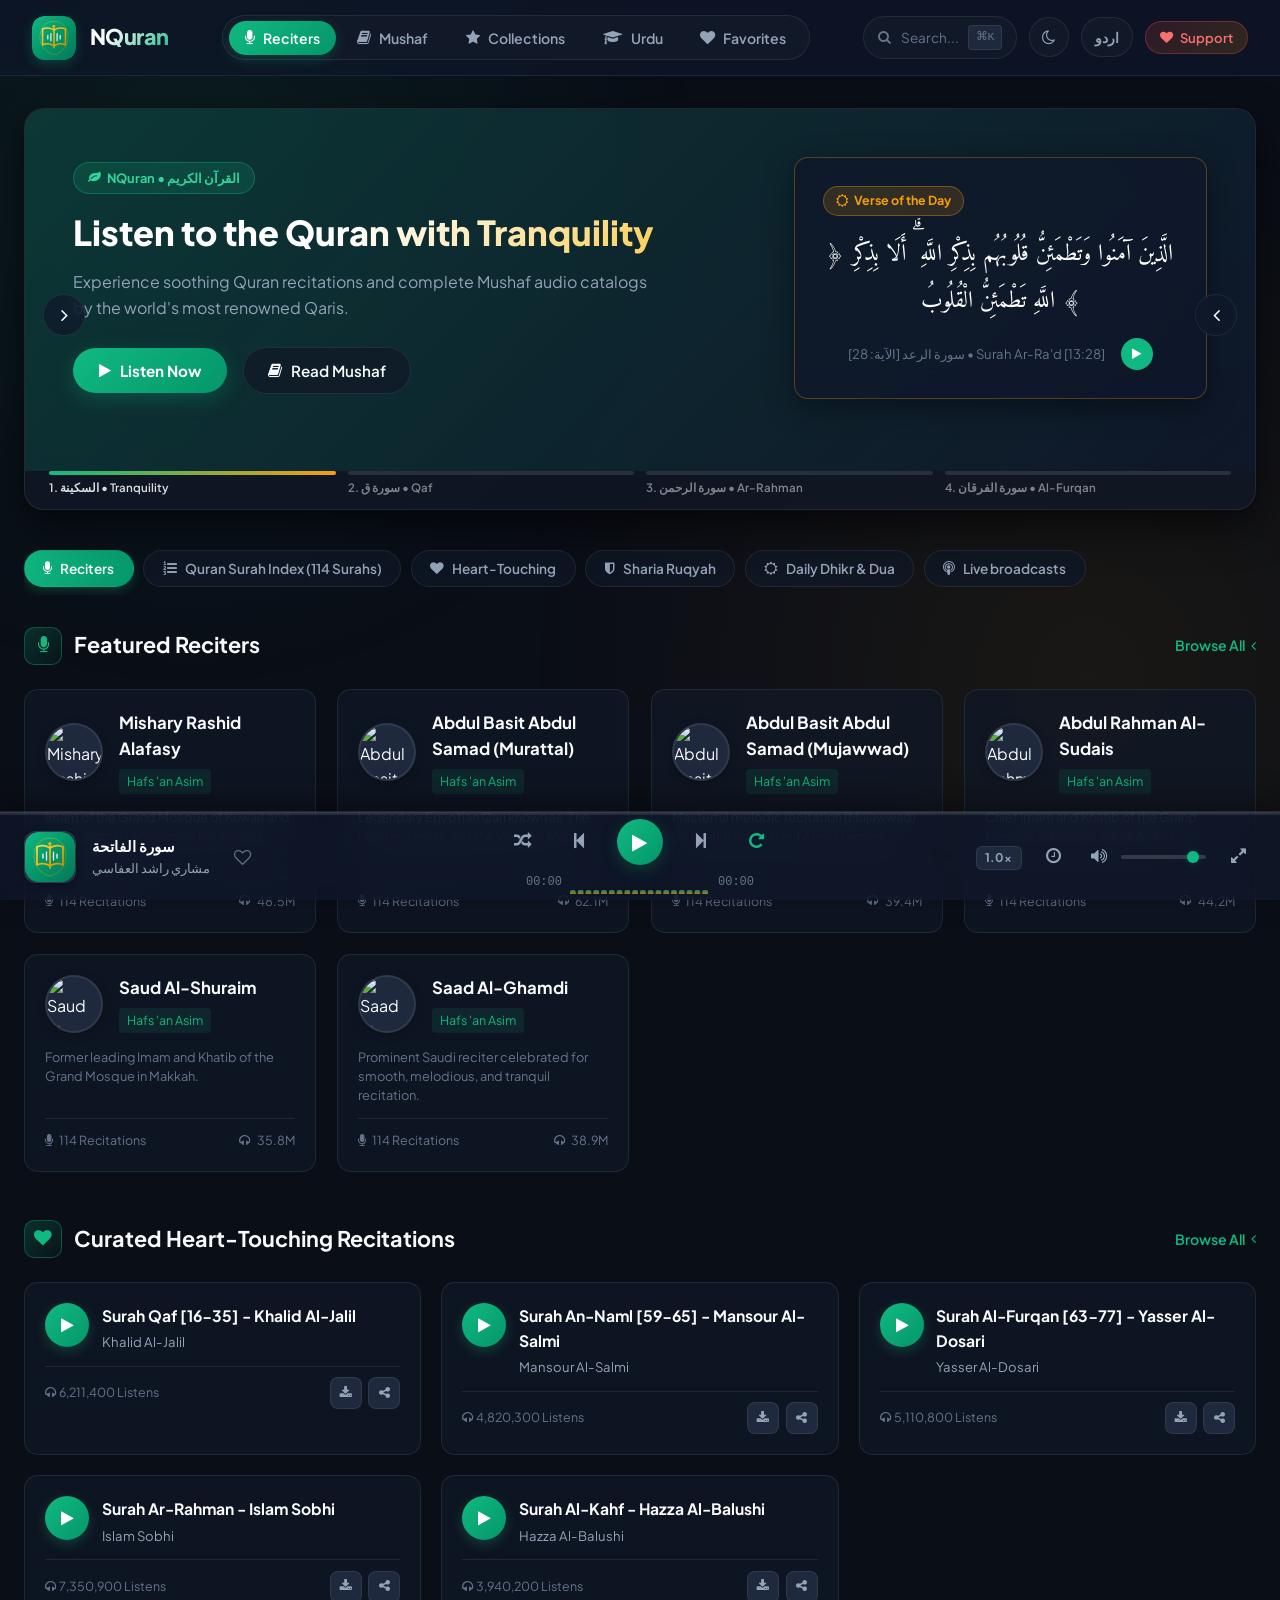
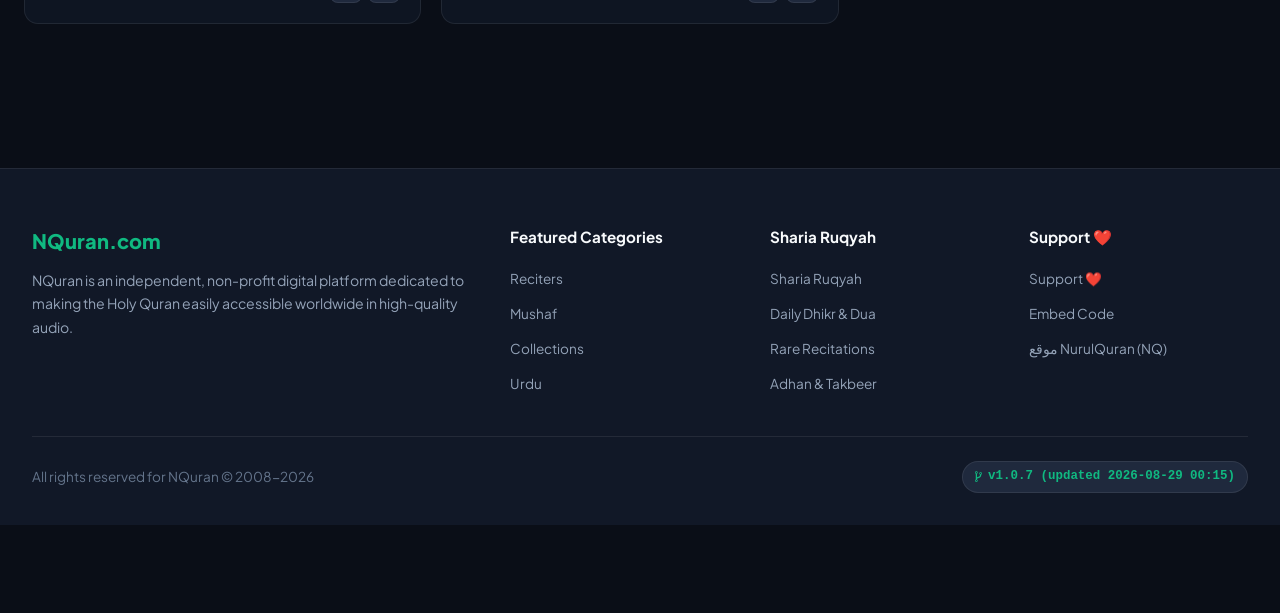
==== index.html @ f038ec8c "Add Urdu, French, and Norwegian language cycle" ====
<!DOCTYPE html>
<html lang="en" dir="ltr" data-theme="dark">
<head>
  <meta charset="UTF-8">
  <meta name="viewport" content="width=device-width, initial-scale=1.0">
  <title>NQuran | High-quality Quran recitations and Urdu Tafseer</title>
  <meta name="description" content="Listen to high-quality Quran recitations, browse an interactive Mushaf, and explore Urdu Quran and Tafseer lectures on NQuran.">
  <meta name="keywords" content="Quran, Quran recitation, Urdu Tafseer, Mushaf, Quran radio, ruqyah, NQuran">
  <link rel="icon" type="image/svg+xml" href="favicon.svg">
  <link rel="manifest" href="manifest.json">
  <meta name="theme-color" content="#059669">

  <!-- Google Fonts: Arabic & Latin Modern Typography -->
  <link rel="preconnect" href="https://fonts.googleapis.com">
  <link rel="preconnect" href="https://fonts.gstatic.com" crossorigin>
  <link href="https://fonts.googleapis.com/css2?family=Amiri:ital,wght@0,400;0,700;1,400&family=Cairo:wght@400;500;600;700;800;900&family=Plus+Jakarta+Sans:wght@400;500;600;700;800&family=Readex+Pro:wght@400;500;600;700&display=swap" rel="stylesheet">
  
  <!-- FontAwesome Icons -->
  <link rel="stylesheet" href="https://cdnjs.cloudflare.com/ajax/libs/font-awesome/4.7.0/css/font-awesome.min.css">

  <!-- Stylesheets -->
  <link rel="stylesheet" href="css/style.css">
  <link rel="stylesheet" href="css/player.css">
  <link rel="stylesheet" href="css/mushaf.css">
  <link rel="stylesheet" href="css/responsive.css">
</head>
<body>

  <!-- Subtle Islamic Glowing Background Accents -->
  <div class="bg-mesh-decor"></div>

  <!-- App Header -->
  <header class="app-header">
    <div class="header-brand" onclick="window.tvquranApp.switchView('home')">
      <img src="favicon.svg" alt="NQuran Logo" class="brand-logo-icon">
      <div class="brand-text">
        <h1>NQuran</h1>
      </div>
    </div>

    <!-- Main Navigation Tabs -->
    <nav class="header-nav">
      <button class="nav-tab-btn active" data-view-target="reciters">
        <i class="fa fa-microphone"></i> <span data-i18n="nav_reciters">القراء</span>
      </button>
      <button class="nav-tab-btn" data-view-target="surahs">
        <i class="fa fa-book"></i> <span data-i18n="nav_surahs">المصحف</span>
      </button>
      <button class="nav-tab-btn" data-view-target="collections">
        <i class="fa fa-star"></i> <span data-i18n="nav_collections">المختارات</span>
      </button>
      <button class="nav-tab-btn" data-view-target="urdu">
        <i class="fa fa-graduation-cap"></i> <span data-i18n="nav_urdu">أردو</span>
      </button>
      <button class="nav-tab-btn" data-view-target="favorites">
        <i class="fa fa-heart"></i> <span data-i18n="nav_favorites">المفضلة</span>
      </button>
    </nav>

    <!-- Header Action Controls -->
    <div class="header-actions">
      <div class="quick-search-bar" id="searchTriggerBtn">
        <i class="fa fa-search"></i>
        <span data-i18n="quick_search">بحث...</span>
        <span class="search-kbd">⌘K</span>
      </div>

      <!-- Theme Switcher Button -->
      <button class="action-icon-btn" onclick="window.tvquranApp.cycleTheme()" title="تغيير المظهر / Change Theme">
        <i class="fa fa-moon-o" id="themeIcon"></i>
      </button>

      <!-- Language Switcher Button -->
      <button class="action-icon-btn" onclick="window.tvquranApp.toggleLanguage()" title="Switch to اردو" style="width:auto; padding:0 0.8rem; border-radius: var(--radius-full); font-size:0.85rem; font-weight:700;">
        <span id="langBtnText">اردو</span>
      </button>

      <!-- Support Button -->
      <button class="btn-support-pill" data-open-support>
        <i class="fa fa-heart"></i> <span data-i18n="support_btn">ادعم</span>
      </button>
    </div>
  </header>

  <!-- Main Dynamic Application Container -->
  <main class="app-main">

    <!-- =========================================================================
         VIEW 1: HOME (الرئيسية)
         ========================================================================= -->
    <section id="view-home" class="view-section active">
      
      <!-- Hero Slider Carousel with 4 Slides & Progress Indicators -->
      <div class="hero-slider-container" id="heroSliderContainer">
        
        <!-- Slides Wrapper -->
        <div class="hero-slides-wrapper">
          
          <!-- Slide 1: Listen to the Quran with Tranquility (Default Welcome) -->
          <div class="hero-slide active" data-slide-index="0" style="background-image: linear-gradient(135deg, rgba(5, 150, 105, 0.25) 0%, rgba(15, 23, 42, 0.88) 100%), url('https://images.unsplash.com/photo-1506744038136-46273834b3fb?w=1600&auto=format&fit=crop&q=80');">
            <div class="hero-content">
              <div class="hero-slide-badge">
                <i class="fa fa-leaf"></i> <span>NQuran • القرآن الكريم</span>
              </div>
              <h2 data-i18n="hero_title">استمع إلى القرآن الكريم بسكينة</h2>
              <p data-i18n="hero_subtitle">
                تلاوات قرآنية خاشعة ومصاحف كاملة بأصوات نخبة من كبار قراء العالم الإسلامي بأعلى نقاوة وجودة صوتية.
              </p>
              <div class="hero-actions">
                <button class="btn-primary" onclick="window.tvquranPlayer.playSurah('alafasy', 1)">
                  <i class="fa fa-play"></i> <span data-i18n="listen_now">استمع الآن</span>
                </button>
                <button class="btn-secondary" onclick="window.tvquranApp.switchView('surahs')">
                  <i class="fa fa-book"></i> <span data-i18n="read_mushaf">تصفح المصحف</span>
                </button>
              </div>
            </div>

            <!-- Daily Ayah Card -->
            <div class="hero-daily-ayah">
              <div class="daily-badge">
                <i class="fa fa-sun-o"></i> <span data-i18n="daily_ayah_title">آية اليوم المباركة</span>
              </div>
              <p class="ayah-arabic-text">
                ﴿ الَّذِينَ آمَنُوا وَتَطْمَئِنُّ قُلُوبُهُم بِذِكْرِ اللَّهِ ۗ أَلَا بِذِكْرِ اللَّهِ تَطْمَئِنُّ الْقُلُوبُ ﴾
              </p>
              <div class="ayah-reference">
                <span>سورة الرعد [الآية: 28] • Surah Ar-Ra'd [13:28]</span>
                <button class="ayah-play-btn" onclick="window.tvquranPlayer.playSurah('ghamdi', 13)" title="استمع للسورة">
                  <i class="fa fa-play"></i>
                </button>
              </div>
            </div>
          </div>

          <!-- Slide 2: Famous Recitation 1 (Surah Qaf - Khalid Al-Jalil) -->
          <div class="hero-slide" data-slide-index="1" style="background-image: linear-gradient(135deg, rgba(6, 182, 212, 0.22) 0%, rgba(15, 23, 42, 0.9) 100%), url('https://images.unsplash.com/photo-1464822759023-fed622ff2c3b?w=1600&auto=format&fit=crop&q=80');">
            <div class="hero-content">
              <div class="hero-slide-badge" style="background: rgba(6, 182, 212, 0.15); color: #38bdf8; border-color: rgba(6, 182, 212, 0.35);">
                <i class="fa fa-fire"></i> <span>الأكثر استماعاً • Most Listened</span>
              </div>
              <h2>سورة ق [16-35] - الشيخ خالد الجليل</h2>
              <p>تلاوة خاشعة تأسر القلوب والأسماع بجودة صوتية نقية بصوت الشيخ خالد الجليل.</p>
              <div class="hero-actions">
                <button class="btn-primary" style="background: linear-gradient(135deg, #0284c7, #0369a1);" onclick="window.tvquranPlayer.playTrack(window.TVQURAN_DATA.collections[0].tracks[0])">
                  <i class="fa fa-play"></i> <span>تشغيل التلاوة (06:42)</span>
                </button>
                <button class="btn-secondary" onclick="window.tvquranApp.openReciterProfile('khalid-jalil')">
                  <i class="fa fa-user"></i> <span>تلاوات خالد الجليل</span>
                </button>
              </div>
            </div>

            <div class="hero-featured-card">
              <div class="featured-card-thumb">
                <img src="https://images.unsplash.com/photo-1473448912268-2022ce9509d8?w=400&auto=format&fit=crop&q=80" alt="Surah Qaf">
                <button class="featured-play-circle" onclick="window.tvquranPlayer.playTrack(window.TVQURAN_DATA.collections[0].tracks[0])">
                  <i class="fa fa-play"></i>
                </button>
              </div>
              <div class="featured-card-info">
                <h4>سورة ق [16-35]</h4>
                <p>الشيخ خالد بن فهد الجليل</p>
                <div class="featured-stats">
                  <span><i class="fa fa-headphones"></i> 6.2M استماع</span>
                  <span><i class="fa fa-clock-o"></i> 06:42</span>
                </div>
              </div>
            </div>
          </div>

          <!-- Slide 3: Famous Recitation 2 (Surah Ar-Rahman - Islam Sobhi) -->
          <div class="hero-slide" data-slide-index="2" style="background-image: linear-gradient(135deg, rgba(99, 102, 241, 0.22) 0%, rgba(15, 23, 42, 0.9) 100%), url('https://images.unsplash.com/photo-1470071459604-3b5ec3a7fe05?w=1600&auto=format&fit=crop&q=80');">
            <div class="hero-content">
              <div class="hero-slide-badge" style="background: rgba(99, 102, 241, 0.15); color: #818cf8; border-color: rgba(99, 102, 241, 0.35);">
                <i class="fa fa-diamond"></i> <span>تلاوة مهدئة للنفوس • Calming Masterpiece</span>
              </div>
              <h2>سورة الرحمن - القارئ إسلام صبحي</h2>
              <p>﴿ فَبِأَيِّ آلَاءِ رَبِّكُمَا تُكَذِّبَانِ ﴾ تلاوة هادئة رخيمة تجلب الطمأنينة والسكينة للقلب والروح.</p>
              <div class="hero-actions">
                <button class="btn-primary" style="background: linear-gradient(135deg, #6366f1, #4f46e5);" onclick="window.tvquranPlayer.playTrack(window.TVQURAN_DATA.collections[0].tracks[3])">
                  <i class="fa fa-play"></i> <span>تشغيل التلاوة (11:20)</span>
                </button>
                <button class="btn-secondary" onclick="window.tvquranApp.openReciterProfile('islam-sobhi')">
                  <i class="fa fa-user"></i> <span>تلاوات إسلام صبحي</span>
                </button>
              </div>
            </div>

            <div class="hero-featured-card">
              <div class="featured-card-thumb">
                <img src="https://images.unsplash.com/photo-1507525428034-b723cf961d3e?w=400&auto=format&fit=crop&q=80" alt="Surah Ar-Rahman">
                <button class="featured-play-circle" onclick="window.tvquranPlayer.playTrack(window.TVQURAN_DATA.collections[0].tracks[3])">
                  <i class="fa fa-play"></i>
                </button>
              </div>
              <div class="featured-card-info">
                <h4>سورة الرحمن كاملة</h4>
                <p>القارئ إسلام صبحي</p>
                <div class="featured-stats">
                  <span><i class="fa fa-headphones"></i> 7.3M استماع</span>
                  <span><i class="fa fa-clock-o"></i> 11:20</span>
                </div>
              </div>
            </div>
          </div>

          <!-- Slide 4: Famous Recitation 3 (Surah Al-Furqan - Yasser Al-Dosari) -->
          <div class="hero-slide" data-slide-index="3" style="background-image: linear-gradient(135deg, rgba(236, 72, 153, 0.22) 0%, rgba(15, 23, 42, 0.9) 100%), url('https://images.unsplash.com/photo-1534088568595-a066f410bcda?w=1600&auto=format&fit=crop&q=80');">
            <div class="hero-content">
              <div class="hero-slide-badge" style="background: rgba(236, 72, 153, 0.15); color: #f472b6; border-color: rgba(236, 72, 153, 0.35);">
                <i class="fa fa-star"></i> <span>صفات عباد الرحمن • Emotional Verses</span>
              </div>
              <h2>سورة الفرقان [63-77] - الشيخ ياسر الدوسري</h2>
              <p>﴿ وَعِبَادُ الرَّحْمَٰنِ الَّذِينَ يَمْشُونَ عَلَى الْأَرْضِ هَوْنًا ﴾ تلاوة حماسية خاشعة من إمام المسجد الحرام.</p>
              <div class="hero-actions">
                <button class="btn-primary" style="background: linear-gradient(135deg, #db2777, #be185d);" onclick="window.tvquranPlayer.playTrack(window.TVQURAN_DATA.collections[0].tracks[2])">
                  <i class="fa fa-play"></i> <span>تشغيل التلاوة (07:35)</span>
                </button>
                <button class="btn-secondary" onclick="window.tvquranApp.openReciterProfile('dosari')">
                  <i class="fa fa-user"></i> <span>تلاوات ياسر الدوسري</span>
                </button>
              </div>
            </div>

            <div class="hero-featured-card">
              <div class="featured-card-thumb">
                <img src="https://images.unsplash.com/photo-1509316975850-ff9c5deb0cd9?w=400&auto=format&fit=crop&q=80" alt="Surah Al-Furqan">
                <button class="featured-play-circle" onclick="window.tvquranPlayer.playTrack(window.TVQURAN_DATA.collections[0].tracks[2])">
                  <i class="fa fa-play"></i>
                </button>
              </div>
              <div class="featured-card-info">
                <h4>سورة الفرقان [63-77]</h4>
                <p>د. ياسر بن راشد الدوسري</p>
                <div class="featured-stats">
                  <span><i class="fa fa-headphones"></i> 5.1M استماع</span>
                  <span><i class="fa fa-clock-o"></i> 07:35</span>
                </div>
              </div>
            </div>
          </div>

        </div>

        <!-- Slider Arrow Navigation Controls -->
        <button class="slider-arrow-btn prev" id="sliderPrevBtn" aria-label="Previous Slide">
          <i class="fa fa-angle-right"></i>
        </button>
        <button class="slider-arrow-btn next" id="sliderNextBtn" aria-label="Next Slide">
          <i class="fa fa-angle-left"></i>
        </button>

        <!-- Stepped Slider Progress Bars with Labels -->
        <div class="slider-progress-bars" id="sliderProgressBars">
          <div class="slider-progress-segment active" data-slide="0">
            <div class="slider-progress-fill"></div>
            <span class="progress-label">1. السكينة • Tranquility</span>
          </div>
          <div class="slider-progress-segment" data-slide="1">
            <div class="slider-progress-fill"></div>
            <span class="progress-label">2. سورة ق • Qaf</span>
          </div>
          <div class="slider-progress-segment" data-slide="2">
            <div class="slider-progress-fill"></div>
            <span class="progress-label">3. سورة الرحمن • Ar-Rahman</span>
          </div>
          <div class="slider-progress-segment" data-slide="3">
            <div class="slider-progress-fill"></div>
            <span class="progress-label">4. سورة الفرقان • Al-Furqan</span>
          </div>
        </div>

      </div>

      <!-- Quick Category Navigation Pills -->
      <div class="category-filter-pills">
        <button class="pill-btn active" onclick="window.tvquranApp.switchView('reciters')">
          <i class="fa fa-microphone"></i> <span data-i18n="nav_reciters">جميع القراء</span>
        </button>
        <button class="pill-btn" onclick="window.tvquranApp.switchView('surahs')">
          <i class="fa fa-list-ol"></i> <span data-i18n="all_surahs_title">فهرس السور</span>
        </button>
        <button class="pill-btn" onclick="window.tvquranApp.switchView('collections'); window.tvquranApp.renderCollectionsGrid('beautiful');">
          <i class="fa fa-heart"></i> <span data-i18n="cat_beautiful">تلاوات خاشعة</span>
        </button>
        <button class="pill-btn" onclick="window.tvquranApp.switchView('collections'); window.tvquranApp.renderCollectionsGrid('ruqyah');">
          <i class="fa fa-shield"></i> <span data-i18n="cat_ruqyah">الرقية الشرعية</span>
        </button>
        <button class="pill-btn" onclick="window.tvquranApp.switchView('collections'); window.tvquranApp.renderCollectionsGrid('dhikr');">
          <i class="fa fa-sun-o"></i> <span data-i18n="cat_dhikr">الأذكار اليومية</span>
        </button>
        <button class="pill-btn" onclick="window.tvquranApp.switchView('live')">
          <i class="fa fa-podcast"></i> <span data-i18n="nav_live">البث المباشر</span>
        </button>
      </div>

      <!-- Section: Trending Reciters -->
      <div class="section-header">
        <div class="section-title">
          <div class="section-title-icon"><i class="fa fa-microphone"></i></div>
          <h3 data-i18n="trending_reciters">مشاهير القراء</h3>
        </div>
        <a class="section-more-link" onclick="window.tvquranApp.switchView('reciters')">
          <span data-i18n="browse_all">عرض الكل</span> <i class="fa fa-angle-left"></i>
        </a>
      </div>
      <div class="reciters-grid" id="homeTrendingReciters"></div>

      <!-- Section: Popular Emotional Recitations -->
      <div class="section-header">
        <div class="section-title">
          <div class="section-title-icon"><i class="fa fa-heart"></i></div>
          <h3 data-i18n="popular_recitations">تلاوات مختارة وخاشعة</h3>
        </div>
        <a class="section-more-link" onclick="window.tvquranApp.switchView('collections')">
          <span data-i18n="browse_all">عرض الكل</span> <i class="fa fa-angle-left"></i>
        </a>
      </div>
      <div class="tracks-grid" id="homePopularRecitations"></div>

    </section>

    <!-- =========================================================================
         VIEW 2: RECITERS (القراء)
         ========================================================================= -->
    <section id="view-reciters" class="view-section">
      <div class="section-header">
        <div class="section-title">
          <div class="section-title-icon"><i class="fa fa-microphone"></i></div>
          <h3 data-i18n="reciters_catalog">دليل القراء والمصاحف المرتلة</h3>
        </div>
      </div>

      <!-- Alphabetical & Riwayah Filters -->
      <div style="display: flex; gap: 1rem; align-items: center; margin-bottom: 2rem; flex-wrap: wrap;">
        <div class="category-filter-pills" style="margin-bottom: 0;">
          <button class="pill-btn active" onclick="window.tvquranApp.renderRecitersGrid('all')">الكل (All)</button>
          <button class="pill-btn" onclick="window.tvquranApp.renderRecitersGrid('A')">A - أ</button>
          <button class="pill-btn" onclick="window.tvquranApp.renderRecitersGrid('M')">M - م</button>
          <button class="pill-btn" onclick="window.tvquranApp.renderRecitersGrid('S')">S - س</button>
          <button class="pill-btn" onclick="window.tvquranApp.renderRecitersGrid('Y')">Y - ي</button>
          <button class="pill-btn" onclick="window.tvquranApp.renderRecitersGrid('K')">K - خ</button>
          <button class="pill-btn" onclick="window.tvquranApp.renderRecitersGrid('I')">I - إ</button>
          <button class="pill-btn" onclick="window.tvquranApp.renderRecitersGrid('H')">H - هـ</button>
        </div>

        <select class="mushaf-select" onchange="window.tvquranApp.renderRecitersGrid(null, this.value)" style="margin-inline-start: auto;">
          <option value="all">جميع الروايات (All Riwayaat)</option>
          <option value="Hafs">حفص عن عاصم (Hafs 'an Asim)</option>
          <option value="Warsh">ورش عن نافع (Warsh 'an Nafi')</option>
        </select>
      </div>

      <div class="reciters-grid" id="recitersCatalogGrid"></div>
    </section>

    <!-- =========================================================================
         VIEW 3: SURAHS & MUSHAF (المصحف والسور)
         ========================================================================= -->
    <section id="view-surahs" class="view-section">
      
      <!-- Interactive Digital Mushaf Reader Component -->
      <div class="mushaf-reader-container" id="mushafReaderContainer">
        <div class="mushaf-toolbar">
          <div class="mushaf-surah-selector-wrap">
            <i class="fa fa-book" style="color: var(--accent-gold); font-size: 1.2rem;"></i>
            <select class="mushaf-select" id="mushafSurahSelect"></select>
          </div>

          <div class="mushaf-controls-group">
            <button class="btn-icon-sm" id="btnMushafFontPlus" title="تكبير الخط"><i class="fa fa-plus"></i></button>
            <button class="btn-icon-sm" id="btnMushafFontMinus" title="تصغير الخط"><i class="fa fa-minus"></i></button>
            <button class="btn-secondary" style="padding: 0.4rem 1rem; font-size: 0.85rem;" onclick="window.tvquranApp.playSurahWithCurrentReciter(window.tvquranMushaf.currentSurahId)">
              <i class="fa fa-play"></i> <span data-i18n="listen_now">استمع للسورة</span>
            </button>
          </div>
        </div>

        <!-- Surah Heading Ornament -->
        <div class="mushaf-surah-header-ornament">
          <div class="ornament-frame">
            <h2 class="ornament-surah-name" id="mushafOrnamentSurahName">سُورَةُ الفَاتِحَةِ</h2>
          </div>
          <div class="bismillah-text">بِسْمِ اللَّهِ الرَّحْمَٰنِ الرَّحِيمِ</div>
        </div>

        <!-- Verses List -->
        <div class="mushaf-verses-wrapper" id="mushafVersesWrapper"></div>
      </div>

      <!-- Surah Index (114 Surahs) -->
      <div class="section-header">
        <div class="section-title">
          <div class="section-title-icon"><i class="fa fa-list-ol"></i></div>
          <h3 data-i18n="all_surahs_title">فهرس سور القرآن الكريم (114 سورة)</h3>
        </div>
      </div>

      <!-- Search Input for Surahs -->
      <div class="search-dialog-input-wrap" style="max-width: 500px; margin-bottom: 2rem;">
        <i class="fa fa-search" style="color: var(--text-muted);"></i>
        <input type="text" placeholder="ابحث باسم السورة أو رقمها..." data-i18n-placeholder="quick_search" oninput="window.tvquranApp.renderSurahsGrid(this.value)">
      </div>

      <div class="surahs-grid" id="allSurahsGrid"></div>
    </section>

    <!-- =========================================================================
         VIEW 4: COLLECTIONS (المختارات)
         ========================================================================= -->
    <section id="view-collections" class="view-section">
      <div class="section-header">
        <div class="section-title">
          <div class="section-title-icon"><i class="fa fa-star"></i></div>
          <h3 data-i18n="collections_title">المختارات القرآنية والتسجيلات النادرة</h3>
        </div>
      </div>

      <!-- Category Filter Pills -->
      <div class="category-filter-pills">
        <button class="pill-btn active" onclick="document.querySelectorAll('.pill-btn').forEach(b => b.classList.remove('active')); this.classList.add('active'); window.tvquranApp.renderCollectionsGrid('all');">
          <i class="fa fa-th-large"></i> <span data-i18n="cat_all">الكل</span>
        </button>
        <button class="pill-btn" onclick="document.querySelectorAll('.pill-btn').forEach(b => b.classList.remove('active')); this.classList.add('active'); window.tvquranApp.renderCollectionsGrid('beautiful');">
          <i class="fa fa-heart"></i> <span data-i18n="cat_beautiful">تلاوات خاشعة</span>
        </button>
        <button class="pill-btn" onclick="document.querySelectorAll('.pill-btn').forEach(b => b.classList.remove('active')); this.classList.add('active'); window.tvquranApp.renderCollectionsGrid('ruqyah');">
          <i class="fa fa-shield"></i> <span data-i18n="cat_ruqyah">الرقية الشرعية</span>
        </button>
        <button class="pill-btn" onclick="document.querySelectorAll('.pill-btn').forEach(b => b.classList.remove('active')); this.classList.add('active'); window.tvquranApp.renderCollectionsGrid('dhikr');">
          <i class="fa fa-sun-o"></i> <span data-i18n="cat_dhikr">الأذكار اليومية</span>
        </button>
        <button class="pill-btn" onclick="document.querySelectorAll('.pill-btn').forEach(b => b.classList.remove('active')); this.classList.add('active'); window.tvquranApp.renderCollectionsGrid('rare');">
          <i class="fa fa-history"></i> <span data-i18n="cat_rare">تلاوات نادرة</span>
        </button>
        <button class="pill-btn" onclick="document.querySelectorAll('.pill-btn').forEach(b => b.classList.remove('active')); this.classList.add('active'); window.tvquranApp.renderCollectionsGrid('duas');">
          <i class="fa fa-bell"></i> <span data-i18n="cat_adhan">الأذان والأدعية</span>
        </button>
      </div>

      <div class="tracks-grid" id="collectionsTracksGrid"></div>
    </section>

    <!-- =========================================================================
         VIEW 5: URDU LECTURES (محاضرات الأردية - عفت مقبول)
         ========================================================================= -->
    <section id="view-urdu" class="view-section">
      
      <!-- Speaker Hero / Featured Banner -->
      <div class="urdu-speaker-banner">
        <div class="urdu-speaker-info">
          <div class="urdu-badge">
            <i class="fa fa-graduation-cap"></i> <span>NQ-International • NurulQuran</span>
          </div>
          <h2 data-i18n="urdu_lectures_title">محاضرات وتفسير القرآن بالأردية</h2>
          <p data-i18n="urdu_lectures_subtitle">
            سلسلة المحاضرات والدروس الإيمانية وتفسير القرآن بالأردية للأستاذة عفت مقبول (مؤسسة نور القرآن - NQ International).
          </p>
          <div class="urdu-speaker-meta">
            <div class="speaker-tag"><i class="fa fa-user"></i> <span data-i18n="speaker_name">Ustadha Iffat Maqbool</span></div>
            <div class="speaker-tag"><i class="fa fa-headphones"></i> <span>10 Lectures</span></div>
            <div class="speaker-tag"><i class="fa fa-language"></i> <span>Urdu • اردو</span></div>
          </div>
          <div class="urdu-actions">
            <a href="https://www.nq-international.com" target="_blank" rel="noopener" class="btn-primary" style="text-decoration: none;">
              <i class="fa fa-external-link"></i> <span data-i18n="visit_nq">Visit nq-international.com</span>
            </a>
            <button class="btn-secondary" onclick="window.tvquranApp.playUrduLecture('urdu-1')">
              <i class="fa fa-play"></i> <span data-i18n="play_first_lecture">تشغيل الدرس الأول</span>
            </button>
          </div>
        </div>

        <!-- Speaker Nature Card -->
        <div class="urdu-featured-card">
          <div class="urdu-card-image">
            <img src="https://images.unsplash.com/photo-1506744038136-46273834b3fb?w=600&auto=format&fit=crop&q=80" alt="NurulQuran Urdu Lectures">
            <div class="urdu-card-overlay">
              <h4>نور القرآن الكريم</h4>
              <p>NurulQuran • NQ International</p>
            </div>
          </div>
          <div class="urdu-quote">
            <i class="fa fa-quote-right" style="color:var(--accent-gold); margin-bottom: 0.4rem; display:block;"></i>
            <p>«قُرْآنٌ يَهْدِي لِلَّتِي هِيَ أَقْوَمُ - القرآن حياة القلوب ونور الدروب»</p>
            <span>- الأستاذة عفت مقبول</span>
          </div>
        </div>
      </div>

      <!-- Top Ten Urdu Lectures Section Header -->
      <div class="section-header" style="margin-top: 2rem;">
        <div class="section-title">
          <div class="section-title-icon"><i class="fa fa-list-ol"></i></div>
          <h3 data-i18n="top_urdu_lectures">أفضل 10 محاضرات ودروس تفسير للأستاذة عفت مقبول</h3>
        </div>
        <a href="https://www.nq-international.com" target="_blank" rel="noopener" class="btn-secondary" style="font-size: 0.82rem; padding: 0.45rem 1rem; text-decoration: none; border-radius: var(--radius-full);">
          <i class="fa fa-globe"></i> <span>nq-international.com</span>
        </a>
      </div>

      <!-- Grid for Top 10 Lectures -->
      <div class="urdu-lectures-grid" id="urduLecturesGrid"></div>
    </section>

    <!-- =========================================================================
         VIEW 6: FAVORITES (المفضلة)
         ========================================================================= -->
    <section id="view-favorites" class="view-section">
      <div class="section-header">
        <div class="section-title">
          <div class="section-title-icon"><i class="fa fa-heart"></i></div>
          <h3 data-i18n="favorites_title">قائمتي المفضلة وسجل الاستماع</h3>
        </div>
      </div>
      <div class="tracks-grid" id="favoritesTracksGrid"></div>
    </section>

  </main>

  <!-- Mobile Bottom Navigation Bar -->
  <nav class="mobile-bottom-nav">
    <button class="mobile-nav-item active" data-view-target="home">
      <i class="fa fa-home"></i> <span data-i18n="nav_home">الرئيسية</span>
    </button>
    <button class="mobile-nav-item" data-view-target="reciters">
      <i class="fa fa-microphone"></i> <span data-i18n="nav_reciters">القراء</span>
    </button>
    <button class="mobile-nav-item" data-view-target="surahs">
      <i class="fa fa-book"></i> <span data-i18n="nav_surahs">المصحف</span>
    </button>
    <button class="mobile-nav-item" data-view-target="urdu">
      <i class="fa fa-graduation-cap"></i> <span data-i18n="nav_urdu">أردو</span>
    </button>
    <button class="mobile-nav-item" data-view-target="favorites">
      <i class="fa fa-heart"></i> <span data-i18n="nav_favorites">المفضلة</span>
    </button>
  </nav>

  <!-- =========================================================================
       PERSISTENT BOTTOM AUDIO PLAYER BAR
       ========================================================================= -->
  <footer class="app-player-bar" id="appPlayerBar">
    <!-- Top Scrubber Bar -->
    <div class="player-scrubber-container" id="playerScrubber">
      <div class="player-progress-bg">
        <div class="player-progress-buffered" id="playerProgressBuffered"></div>
        <div class="player-progress-fill" id="playerProgressFill"></div>
      </div>
      <div class="player-progress-thumb" id="playerProgressThumb"></div>
    </div>

    <!-- Inner 3-Column Layout -->
    <div class="player-inner-content">
      
      <!-- Left Column: Track Info -->
      <div class="player-track-meta">
        <div class="player-thumb-wrapper">
          <img src="favicon.svg" alt="Track Cover" class="player-thumb-img" id="playerThumb">
          <div class="playing-wave-overlay">
            <div class="wave-bar"></div>
            <div class="wave-bar"></div>
            <div class="wave-bar"></div>
          </div>
        </div>
        <div class="player-text-details">
          <div class="player-title" id="playerTitle">سورة الفاتحة</div>
          <div class="player-subtitle" id="playerSubtitle">مشاري راشد العفاسي</div>
        </div>
        <button class="player-fav-btn" id="playerFavBtn" title="إضافة للمفضلة">
          <i class="fa fa-heart-o"></i>
        </button>
      </div>

      <!-- Center Column: Controls & Visualizer -->
      <div class="player-controls-center">
        <div class="controls-buttons-row">
          <button class="control-btn btn-shuffle" id="btnShuffle" title="تشغيل عشوائي">
            <i class="fa fa-random"></i>
          </button>
          <button class="control-btn" id="btnPrev" title="السابق">
            <i class="fa fa-step-backward"></i>
          </button>
          <button class="btn-play-main" id="btnPlayMain" title="تشغيل / إيقاف">
            <i class="fa fa-play" id="btnPlayIcon"></i>
          </button>
          <button class="control-btn" id="btnNext" title="التالي">
            <i class="fa fa-step-forward"></i>
          </button>
          <button class="control-btn btn-repeat active" id="btnRepeat" title="تكرار">
            <i class="fa fa-repeat"></i>
          </button>
        </div>

        <div class="time-row">
          <span id="playerCurrentTime">00:00</span>
          <canvas class="player-canvas-visualizer" id="playerCanvas"></canvas>
          <span id="playerDurationTime">00:00</span>
        </div>
      </div>

      <!-- Right Column: Extras & Volume -->
      <div class="player-extra-right">
        <!-- Speed Dropdown -->
        <div class="speed-dropdown">
          <button class="speed-badge-btn" id="playerSpeedBtn">1.0x</button>
          <div class="speed-menu-popover" id="speedMenuPopover">
            <button class="speed-option-btn" data-rate="0.75">0.75x</button>
            <button class="speed-option-btn active" data-rate="1.0">1.0x</button>
            <button class="speed-option-btn" data-rate="1.25">1.25x</button>
            <button class="speed-option-btn" data-rate="1.5">1.5x</button>
          </div>
        </div>

        <!-- Sleep Timer Button -->
        <button class="control-btn" id="playerTimerBtn" title="مؤقت النوم">
          <i class="fa fa-clock-o"></i>
        </button>

        <!-- Volume Slider -->
        <div class="volume-wrapper">
          <button class="control-btn" id="playerVolumeBtn" style="width:28px;height:28px;">
            <i class="fa fa-volume-up"></i>
          </button>
          <input type="range" class="volume-slider" id="playerVolumeSlider" min="0" max="1" step="0.02" value="0.9">
        </div>

        <!-- Fullscreen Button -->
        <button class="control-btn" id="playerFullscreenBtn" title="عرض ملء الشاشة">
          <i class="fa fa-expand"></i>
        </button>
      </div>

    </div>
  </footer>

  <!-- =========================================================================
       FULLSCREEN IMMERSIVE AUDIO VIEW
       ========================================================================= -->
  <div class="fullscreen-player-modal" id="fullscreenPlayerModal">
    <div class="fullscreen-top-bar">
      <h4><i class="fa fa-headphones" style="color:var(--accent-emerald);"></i> NQuran Audio Player</h4>
      <button class="dialog-close-btn" id="fsCloseBtn"><i class="fa fa-times"></i></button>
    </div>

    <div class="fullscreen-center-art">
      <img src="favicon.svg" alt="Cover" class="fullscreen-album-cover" id="fsCover">
      <div class="fullscreen-surah-calligraphy" id="fsSurahName">سورة الفاتحة</div>
      <div class="fullscreen-reciter-name" id="fsReciterName">مشاري راشد العفاسي</div>
      
      <!-- Fullscreen Waveform Canvas -->
      <div class="fullscreen-waveform-box">
        <canvas id="fsCanvas"></canvas>
      </div>
    </div>

    <div class="fullscreen-bottom-controls">
      <!-- Fullscreen Scrubber -->
      <div class="player-scrubber-container" id="fsScrubber" style="position: relative; top: 0; width: 100%;">
        <div class="player-progress-bg">
          <div class="player-progress-fill" id="fsProgressFill"></div>
        </div>
      </div>

      <div style="display:flex; justify-content:space-between; font-size:0.85rem; color:var(--text-muted);">
        <span id="fsCurrentTime">00:00</span>
        <span id="fsDurationTime">00:00</span>
      </div>

      <div style="display:flex; justify-content:center; align-items:center; gap:2rem;">
        <button class="control-btn" onclick="window.tvquranPlayer.prevTrack()"><i class="fa fa-step-backward fa-lg"></i></button>
        <button class="btn-play-main" id="fsPlayBtn" style="width:58px;height:58px;font-size:1.5rem;"><i class="fa fa-play" id="fsPlayIcon"></i></button>
        <button class="control-btn" onclick="window.tvquranPlayer.nextTrack()"><i class="fa fa-step-forward fa-lg"></i></button>
      </div>
    </div>
  </div>

  <!-- =========================================================================
       APP FOOTER SECTION (With Semantic Versioning)
       ========================================================================= -->
  <footer class="app-footer">
    <div class="footer-grid">
      <div class="footer-brand">
        <h4>NQuran.com</h4>
        <p data-i18n="footer_about">
          موقع NQuran (nquran.com) هو منصة إسلامية رائدة غير ربحية تهدف إلى إيصال القرآن الكريم وتلاواته الخاشعة ودروس التفسير بالأردية والعربية إلى كل مسلم ومسلمة حول العالم بأحدث التقنيات وأعلى جودة.
        </p>
      </div>

      <div class="footer-column">
        <h5 data-i18n="quick_categories">الأقسام</h5>
        <ul>
          <li><a onclick="window.tvquranApp.switchView('reciters')" data-i18n="nav_reciters">دليل القراء</a></li>
          <li><a onclick="window.tvquranApp.switchView('surahs')" data-i18n="nav_surahs">المصحف</a></li>
          <li><a onclick="window.tvquranApp.switchView('collections')" data-i18n="nav_collections">المختارات</a></li>
          <li><a onclick="window.tvquranApp.switchView('urdu')" data-i18n="nav_urdu">أردو</a></li>
        </ul>
      </div>

      <div class="footer-column">
        <h5 data-i18n="cat_ruqyah">الرقية والأذكار</h5>
        <ul>
          <li><a onclick="window.tvquranApp.switchView('collections')" data-i18n="cat_ruqyah">الرقية الشرعية</a></li>
          <li><a onclick="window.tvquranApp.switchView('collections')" data-i18n="cat_dhikr">أذكار الصباح والمساء</a></li>
          <li><a onclick="window.tvquranApp.switchView('collections')" data-i18n="cat_rare">تسجيلات تاريخية</a></li>
          <li><a onclick="window.tvquranApp.switchView('collections')" data-i18n="cat_adhan">أذان الحرمين</a></li>
        </ul>
      </div>

      <div class="footer-column">
        <h5 data-i18n="support_us">عن الموقع</h5>
        <ul>
          <li><a data-open-support data-i18n="support_us">ادعم الموقع ❤️</a></li>
          <li><a onclick="window.tvquranApp.openShareModal({title_ar:'NQuran.com'})" data-i18n="embed_code">كود التضمين للناشرين</a></li>
          <li><a href="https://www.nq-international.com" target="_blank" rel="noopener">موقع NurulQuran (NQ)</a></li>
        </ul>
      </div>
    </div>

    <!-- Footer Bottom Row -->
    <div class="footer-bottom">
      <div class="footer-rights" data-i18n="footer_rights">
        جميع الحقوق محفوظة لموقع NQuran © 2008-2026
      </div>

      <!-- Version Indicator (Mandatory System Rule) -->
      <div class="footer-version-badge">
        <i class="fa fa-code-fork"></i>
        <span>v1.0.7 (updated 2026-08-29 00:15)</span>
      </div>
    </div>
  </footer>

  <!-- =========================================================================
       MODALS & DIALOGS (<dialog>)
       ========================================================================= -->

  <!-- 1. Global Search Modal (Ctrl+K) -->
  <dialog id="searchModal">
    <div class="dialog-box">
      <div class="dialog-header">
        <h3 data-i18n="modal_search_title">البحث الشامل في tvQuran</h3>
        <button class="dialog-close-btn"><i class="fa fa-times"></i></button>
      </div>
      <div class="search-dialog-input-wrap">
        <i class="fa fa-search"></i>
        <input type="text" id="globalSearchInput" placeholder="ابحث عن قارئ، سورة، أو تلاوة..." data-i18n-placeholder="search_placeholder">
      </div>
      <div class="search-results-list" id="globalSearchResults"></div>
    </div>
  </dialog>

  <!-- 2. Reciter Profile Modal -->
  <dialog id="reciterProfileModal">
    <div class="dialog-box" style="width: 680px;">
      <div class="dialog-header">
        <h3 id="reciterModalName">اسم القارئ</h3>
        <button class="dialog-close-btn"><i class="fa fa-times"></i></button>
      </div>
      <div style="display: flex; gap: 1.25rem; align-items: center; margin-bottom: 1.5rem;">
        <img id="reciterModalAvatar" src="favicon.svg" alt="Avatar" style="width: 72px; height: 72px; border-radius: 50%; object-fit: cover; border: 2px solid var(--border-glass-hover);">
        <div>
          <span class="reciter-riwayah" id="reciterModalRiwayah">حفص عن عاصم</span>
          <p id="reciterModalBio" style="font-size: 0.85rem; color: var(--text-secondary); margin-top: 0.4rem;"></p>
        </div>
      </div>
      <h4 style="font-size: 0.95rem; margin-bottom: 0.8rem; color: var(--accent-emerald);" data-i18n="reciter_surahs_heading">سور القرآن الكريم:</h4>
      <div class="search-results-list" id="reciterModalSurahsList" style="max-height: 300px;"></div>
    </div>
  </dialog>

  <!-- 3. Share & Embed Code Modal -->
  <dialog id="shareModal">
    <div class="dialog-box">
      <div class="dialog-header">
        <h3 data-i18n="modal_share_title">مشاركة التلاوة أو تضمينها</h3>
        <button class="dialog-close-btn"><i class="fa fa-times"></i></button>
      </div>
      <div style="margin-bottom: 1.5rem;">
        <label style="font-size: 0.82rem; color: var(--text-muted); display: block; margin-bottom: 0.4rem;">رابط الاستماع المباشر (Direct Link):</label>
        <div style="display: flex; gap: 0.5rem;">
          <input type="text" id="shareDirectUrlInput" class="mushaf-select" style="flex: 1;" readonly>
          <button class="btn-primary" onclick="window.tvquranApp.copyInputVal('shareDirectUrlInput')"><i class="fa fa-copy"></i></button>
        </div>
      </div>
      <div>
        <label style="font-size: 0.82rem; color: var(--text-muted); display: block; margin-bottom: 0.4rem;" data-i18n="embed_code">كود التضمين للمواقع والمدونات (Embed iFrame):</label>
        <div style="display: flex; gap: 0.5rem;">
          <textarea id="shareEmbedCodeInput" class="mushaf-select" style="flex: 1; height: 75px; resize: none;" readonly></textarea>
          <button class="btn-primary" onclick="window.tvquranApp.copyInputVal('shareEmbedCodeInput')"><i class="fa fa-copy"></i></button>
        </div>
      </div>
    </div>
  </dialog>

  <!-- 4. Sleep Timer Modal -->
  <dialog id="sleepTimerModal">
    <div class="dialog-box" style="max-width: 420px; text-align: center;">
      <div class="dialog-header">
        <h3 data-i18n="modal_timer_title">ضبط مؤقت النوم</h3>
        <button class="dialog-close-btn"><i class="fa fa-times"></i></button>
      </div>
      <p style="font-size: 0.88rem; color: var(--text-muted); margin-bottom: 1.5rem;">
        سيتم إيقاف التلاوة تلقائياً بعد انقضاء الوقت المحدد للمساعدة على النوم بسكينة.
      </p>
      <div style="display: grid; grid-template-columns: 1fr 1fr; gap: 0.75rem; margin-bottom: 1.5rem;">
        <button class="btn-secondary" onclick="window.tvquranPlayer.setSleepTimer(15); document.getElementById('sleepTimerModal').close();">15 دقيقة (15 min)</button>
        <button class="btn-secondary" onclick="window.tvquranPlayer.setSleepTimer(30); document.getElementById('sleepTimerModal').close();">30 دقيقة (30 min)</button>
        <button class="btn-secondary" onclick="window.tvquranPlayer.setSleepTimer(45); document.getElementById('sleepTimerModal').close();">45 دقيقة (45 min)</button>
        <button class="btn-secondary" onclick="window.tvquranPlayer.setSleepTimer(60); document.getElementById('sleepTimerModal').close();">60 دقيقة (60 min)</button>
      </div>
      <button class="pill-btn" style="width: 100%; justify-content: center; color: #ef4444; border-color: rgba(239, 68, 68, 0.3);" onclick="window.tvquranPlayer.setSleepTimer(0); document.getElementById('sleepTimerModal').close();">
        إلغاء المؤقت (Cancel Timer)
      </button>
    </div>
  </dialog>

  <!-- 5. Support Us Modal -->
  <dialog id="supportModal">
    <div class="dialog-box" style="text-align: center;">
      <div class="dialog-header">
        <h3 data-i18n="modal_support_title">المساهمة في دعم موقع القرآن الكريم</h3>
        <button class="dialog-close-btn"><i class="fa fa-times"></i></button>
      </div>
      <i class="fa fa-heart" style="font-size: 3rem; color: #ef4444; margin-bottom: 1rem;"></i>
      <p style="font-size: 0.95rem; color: var(--text-secondary); line-height: 1.8; margin-bottom: 1.5rem;">
        موقع تي في قرآن غير ربحي ويوفر خدماته مجاناً لملايين المسلمين. مساهمتك تدعم خوادم البث وتطوير المنصة ليبقى القرآن الكريم يُتلى ويُستمع إليه على مدار الساعة.
      </p>
      <div style="display: flex; gap: 1rem; justify-content: center;">
        <button class="btn-primary" onclick="alert('جزاكم الله خيراً وكتب أجركم!'); document.getElementById('supportModal').close();">
          <i class="fa fa-credit-card"></i> المساهمة الآن
        </button>
        <button class="btn-secondary" onclick="window.tvquranApp.openShareModal({title_ar:'tvQuran.com'}); document.getElementById('supportModal').close();">
          <i class="fa fa-share-alt"></i> نشر الموقع
        </button>
      </div>
    </div>
  </dialog>

  <!-- JavaScript Scripts -->
  <script src="js/data.js"></script>
  <script src="js/translations.js"></script>
  <script src="js/player.js"></script>
  <script src="js/mushaf.js"></script>
  <script src="js/app.js"></script>
</body>
</html>
---- css/style.css ----
/* ==========================================================================
   tvQuran.com Modern Interface Design System & Styles
   Themes: Velvet Dark (Default), Royal Emerald & Gold, Pure Noor (Light)
   ========================================================================== */

:root {
  /* Fonts */
  --font-arabic: 'Cairo', 'Readex Pro', 'Amiri', -apple-system, BlinkMacSystemFont, 'Segoe UI', sans-serif;
  --font-english: 'Plus Jakarta Sans', 'Inter', -apple-system, BlinkMacSystemFont, 'Segoe UI', sans-serif;
  --font-quran: 'Amiri', 'Scheherazade New', 'Traditional Arabic', serif;

  /* Theme: Velvet Dark (Default) */
  --bg-primary: #0a0e17;
  --bg-secondary: #111827;
  --bg-tertiary: #1f293d;
  --bg-card: rgba(17, 24, 39, 0.75);
  --bg-card-hover: rgba(31, 41, 61, 0.9);
  --bg-glass: rgba(15, 23, 42, 0.72);
  --border-glass: rgba(255, 255, 255, 0.08);
  --border-glass-hover: rgba(16, 185, 129, 0.35);

  --text-primary: #f8fafc;
  --text-secondary: #94a3b8;
  --text-muted: #64748b;
  --text-inverse: #0f172a;

  --accent-emerald: #10b981;
  --accent-emerald-light: #34d399;
  --accent-emerald-dark: #059669;
  --accent-emerald-glow: rgba(16, 185, 129, 0.25);

  --accent-gold: #f59e0b;
  --accent-gold-light: #fbbf24;
  --accent-gold-glow: rgba(245, 158, 11, 0.2);

  --shadow-sm: 0 2px 8px rgba(0, 0, 0, 0.3);
  --shadow-md: 0 8px 24px rgba(0, 0, 0, 0.4);
  --shadow-lg: 0 16px 40px rgba(0, 0, 0, 0.6);
  --shadow-glow: 0 0 25px var(--accent-emerald-glow);

  --radius-sm: 8px;
  --radius-md: 14px;
  --radius-lg: 20px;
  --radius-full: 9999px;

  --player-height: 88px;
  --header-height: 76px;
  --transition-fast: 0.2s cubic-bezier(0.4, 0, 0.2, 1);
  --transition-normal: 0.3s cubic-bezier(0.4, 0, 0.2, 1);
}

/* Theme: Royal Emerald & Gold */
[data-theme="emerald"] {
  --bg-primary: #061e18;
  --bg-secondary: #0a2d24;
  --bg-tertiary: #0f3d32;
  --bg-card: rgba(10, 45, 36, 0.8);
  --bg-card-hover: rgba(15, 61, 50, 0.95);
  --bg-glass: rgba(8, 38, 30, 0.8);
  --border-glass: rgba(212, 175, 55, 0.18);
  --border-glass-hover: rgba(245, 158, 11, 0.4);

  --text-primary: #fefce8;
  --text-secondary: #cbd5e1;
  --text-muted: #86a397;

  --accent-emerald: #10b981;
  --accent-gold: #eab308;
  --accent-gold-light: #fde047;
  --accent-gold-glow: rgba(234, 179, 8, 0.35);
  --shadow-glow: 0 0 25px rgba(234, 179, 8, 0.25);
}

/* Theme: Pure Noor (Light) */
[data-theme="light"] {
  --bg-primary: #f8fafc;
  --bg-secondary: #ffffff;
  --bg-tertiary: #f1f5f9;
  --bg-card: rgba(255, 255, 255, 0.85);
  --bg-card-hover: #ffffff;
  --bg-glass: rgba(255, 255, 255, 0.85);
  --border-glass: rgba(0, 0, 0, 0.08);
  --border-glass-hover: rgba(16, 185, 129, 0.4);

  --text-primary: #0f172a;
  --text-secondary: #475569;
  --text-muted: #94a3b8;
  --text-inverse: #ffffff;

  --accent-emerald: #059669;
  --accent-emerald-light: #10b981;
  --accent-emerald-dark: #047857;
  --accent-emerald-glow: rgba(5, 150, 105, 0.15);

  --accent-gold: #d97706;
  --accent-gold-light: #f59e0b;
  --accent-gold-glow: rgba(217, 119, 6, 0.15);

  --shadow-sm: 0 2px 8px rgba(0, 0, 0, 0.05);
  --shadow-md: 0 8px 24px rgba(0, 0, 0, 0.08);
  --shadow-lg: 0 16px 40px rgba(0, 0, 0, 0.12);
}

/* Base Resets */
*, *::before, *::after {
  box-sizing: border-box;
  margin: 0;
  padding: 0;
}

html {
  scroll-behavior: smooth;
  font-size: 16px;
  -webkit-tap-highlight-color: transparent;
}

body {
  font-family: var(--font-english);
  background-color: var(--bg-primary);
  color: var(--text-primary);
  line-height: 1.6;
  min-height: 100vh;
  overflow-x: hidden;
  padding-bottom: var(--player-height);
  transition: background-color var(--transition-normal), color var(--transition-normal);
}

body[dir="rtl"] {
  font-family: var(--font-arabic);
}

/* Custom Scrollbar */
::-webkit-scrollbar {
  width: 8px;
  height: 8px;
}
::-webkit-scrollbar-track {
  background: var(--bg-primary);
}
::-webkit-scrollbar-thumb {
  background: var(--bg-tertiary);
  border-radius: 4px;
}
::-webkit-scrollbar-thumb:hover {
  background: var(--accent-emerald-dark);
}

/* Typography Helpers */
.font-quran {
  font-family: var(--font-quran);
}

a {
  color: inherit;
  text-decoration: none;
}

button {
  cursor: pointer;
  border: none;
  background: none;
  font-family: inherit;
  color: inherit;
}

/* Islamic Geometric Subtle Background Mesh */
.bg-mesh-decor {
  position: fixed;
  top: 0;
  left: 0;
  width: 100vw;
  height: 100vh;
  pointer-events: none;
  z-index: 0;
  opacity: 0.35;
  background: 
    radial-gradient(circle at 15% 20%, var(--accent-emerald-glow) 0%, transparent 40%),
    radial-gradient(circle at 85% 75%, var(--accent-gold-glow) 0%, transparent 45%);
}

/* App Header */
.app-header {
  position: sticky;
  top: 0;
  z-index: 100;
  height: var(--header-height);
  background: var(--bg-glass);
  backdrop-filter: blur(18px);
  -webkit-backdrop-filter: blur(18px);
  border-bottom: 1px solid var(--border-glass);
  display: flex;
  align-items: center;
  justify-content: space-between;
  padding: 0 2rem;
  transition: all var(--transition-normal);
}

.header-brand {
  display: flex;
  align-items: center;
  gap: 0.85rem;
  cursor: pointer;
}

.brand-logo-icon {
  width: 44px;
  height: 44px;
  border-radius: 12px;
  box-shadow: 0 4px 12px var(--accent-emerald-glow);
  transition: transform var(--transition-fast);
}

.brand-logo-icon:hover {
  transform: scale(1.05) rotate(2deg);
}

.brand-text h1 {
  font-size: 1.35rem;
  font-weight: 800;
  letter-spacing: -0.5px;
  background: linear-gradient(135deg, var(--text-primary) 30%, var(--accent-emerald) 100%);
  -webkit-background-clip: text;
  -webkit-text-fill-color: transparent;
}

.brand-text span {
  font-size: 0.75rem;
  color: var(--text-muted);
  display: block;
  margin-top: -3px;
}

/* Nav Tabs */
.header-nav {
  display: flex;
  align-items: center;
  gap: 0.35rem;
  background: var(--bg-secondary);
  padding: 0.3rem 0.4rem;
  border-radius: var(--radius-full);
  border: 1px solid var(--border-glass);
}

.nav-tab-btn {
  display: flex;
  align-items: center;
  gap: 0.5rem;
  padding: 0.5rem 1rem;
  font-size: 0.88rem;
  font-weight: 600;
  border-radius: var(--radius-full);
  color: var(--text-secondary);
  transition: all var(--transition-fast);
}

.nav-tab-btn:hover {
  color: var(--text-primary);
  background: rgba(255, 255, 255, 0.05);
}

.nav-tab-btn.active {
  background: linear-gradient(135deg, var(--accent-emerald) 0%, var(--accent-emerald-dark) 100%);
  color: #ffffff;
  box-shadow: 0 4px 14px var(--accent-emerald-glow);
}

.nav-tab-btn i {
  font-size: 0.95rem;
}

/* Header Actions */
.header-actions {
  display: flex;
  align-items: center;
  gap: 0.75rem;
}

.quick-search-bar {
  display: flex;
  align-items: center;
  gap: 0.6rem;
  background: var(--bg-secondary);
  border: 1px solid var(--border-glass);
  padding: 0.5rem 0.9rem;
  border-radius: var(--radius-full);
  color: var(--text-muted);
  font-size: 0.85rem;
  cursor: pointer;
  transition: all var(--transition-fast);
}

.quick-search-bar:hover {
  border-color: var(--accent-emerald);
  color: var(--text-primary);
}

.search-kbd {
  background: var(--bg-tertiary);
  border: 1px solid var(--border-glass);
  padding: 0.15rem 0.4rem;
  border-radius: 4px;
  font-size: 0.72rem;
  font-family: monospace;
}

.action-icon-btn {
  width: 40px;
  height: 40px;
  border-radius: 50%;
  display: flex;
  align-items: center;
  justify-content: center;
  background: var(--bg-secondary);
  border: 1px solid var(--border-glass);
  color: var(--text-secondary);
  font-size: 1rem;
  transition: all var(--transition-fast);
}

.action-icon-btn:hover {
  color: var(--text-primary);
  border-color: var(--accent-emerald);
  background: var(--bg-tertiary);
  transform: translateY(-2px);
}

.btn-support-pill {
  display: flex;
  align-items: center;
  gap: 0.4rem;
  background: linear-gradient(135deg, rgba(239, 68, 68, 0.15), rgba(245, 158, 11, 0.15));
  border: 1px solid rgba(239, 68, 68, 0.35);
  color: #f87171;
  padding: 0.45rem 0.9rem;
  border-radius: var(--radius-full);
  font-size: 0.82rem;
  font-weight: 600;
  transition: all var(--transition-fast);
}

.btn-support-pill:hover {
  background: linear-gradient(135deg, #ef4444, #f59e0b);
  color: #ffffff;
  box-shadow: 0 4px 14px rgba(239, 68, 68, 0.3);
}

/* App Main Container */
.app-main {
  position: relative;
  z-index: 1;
  max-width: 1400px;
  margin: 0 auto;
  padding: 2rem 1.5rem;
}

/* View Containers (Single Page Switcher) */
.view-section {
  display: none;
  animation: fadeIn 0.35s cubic-bezier(0.16, 1, 0.3, 1) forwards;
}

.view-section.active {
  display: block;
}

@keyframes fadeIn {
  from {
    opacity: 0;
    transform: translateY(12px);
  }
  to {
    opacity: 1;
    transform: translateY(0);
  }
}

/* Hero Section & Interactive 4-Slide Carousel */
.hero-slider-container {
  position: relative;
  border-radius: var(--radius-lg);
  overflow: hidden;
  margin-bottom: 2.5rem;
  border: 1px solid var(--border-glass);
  box-shadow: var(--shadow-lg);
  background: var(--bg-card);
  min-height: 400px;
}

.hero-slides-wrapper {
  position: relative;
  width: 100%;
  min-height: 400px;
}

.hero-slide {
  position: absolute;
  inset: 0;
  opacity: 0;
  visibility: hidden;
  transition: opacity 0.6s cubic-bezier(0.4, 0, 0.2, 1), transform 0.6s cubic-bezier(0.4, 0, 0.2, 1);
  transform: scale(1.02);
  background-size: cover;
  background-position: center;
  padding: 3rem 3rem 4.5rem;
  display: grid;
  grid-template-columns: 1.25fr 0.75fr;
  gap: 2rem;
  align-items: center;
  z-index: 1;
}

.hero-slide.active {
  opacity: 1;
  visibility: visible;
  transform: scale(1);
  position: relative;
  z-index: 2;
}

.hero-slide-badge {
  display: inline-flex;
  align-items: center;
  gap: 0.4rem;
  background: rgba(16, 185, 129, 0.15);
  color: var(--accent-emerald-light);
  border: 1px solid rgba(16, 185, 129, 0.35);
  padding: 0.3rem 0.85rem;
  border-radius: var(--radius-full);
  font-size: 0.8rem;
  font-weight: 700;
  margin-bottom: 1rem;
}

.hero-content h2 {
  font-size: 2.15rem;
  font-weight: 800;
  line-height: 1.3;
  margin-bottom: 0.85rem;
  background: linear-gradient(135deg, #ffffff 40%, var(--accent-gold-light) 100%);
  -webkit-background-clip: text;
  -webkit-text-fill-color: transparent;
}

.hero-content p {
  color: var(--text-secondary);
  font-size: 1rem;
  margin-bottom: 1.6rem;
  max-width: 580px;
  line-height: 1.65;
}

/* Featured Card on Slides */
.hero-featured-card {
  background: rgba(15, 23, 42, 0.8);
  backdrop-filter: blur(16px);
  border: 1px solid rgba(255, 255, 255, 0.12);
  border-radius: var(--radius-md);
  padding: 1.25rem;
  display: flex;
  gap: 1.2rem;
  align-items: center;
  box-shadow: 0 10px 30px rgba(0, 0, 0, 0.45);
  position: relative;
}

.featured-card-thumb {
  position: relative;
  width: 90px;
  height: 90px;
  border-radius: 12px;
  overflow: hidden;
  flex-shrink: 0;
  border: 1px solid var(--border-glass);
}

.featured-card-thumb img {
  width: 100%;
  height: 100%;
  object-fit: cover;
}

.featured-play-circle {
  position: absolute;
  inset: 0;
  margin: auto;
  width: 40px;
  height: 40px;
  border-radius: 50%;
  background: rgba(16, 185, 129, 0.95);
  color: #ffffff;
  display: flex;
  align-items: center;
  justify-content: center;
  font-size: 0.95rem;
  box-shadow: 0 4px 12px rgba(0, 0, 0, 0.4);
  transition: transform var(--transition-fast);
}

.featured-play-circle:hover {
  transform: scale(1.15);
}

.featured-card-info h4 {
  font-size: 1.05rem;
  font-weight: 700;
  margin-bottom: 0.25rem;
}

.featured-card-info p {
  font-size: 0.82rem;
  color: var(--text-secondary);
  margin-bottom: 0.5rem;
}

.featured-stats {
  display: flex;
  gap: 0.75rem;
  font-size: 0.75rem;
  color: var(--text-muted);
}

.featured-stats span {
  display: flex;
  align-items: center;
  gap: 0.3rem;
}

/* Slider Arrow Navigation */
.slider-arrow-btn {
  position: absolute;
  top: calc(50% - 15px);
  width: 42px;
  height: 42px;
  border-radius: 50%;
  background: rgba(15, 23, 42, 0.75);
  backdrop-filter: blur(8px);
  border: 1px solid var(--border-glass);
  color: #ffffff;
  display: flex;
  align-items: center;
  justify-content: center;
  font-size: 1.25rem;
  z-index: 10;
  cursor: pointer;
  transition: all var(--transition-fast);
}

.slider-arrow-btn:hover {
  background: var(--accent-emerald);
  transform: scale(1.1);
  box-shadow: 0 4px 14px var(--accent-emerald-glow);
}

.slider-arrow-btn.prev {
  right: 18px;
}

.slider-arrow-btn.next {
  left: 18px;
}

body[dir="ltr"] .slider-arrow-btn.prev {
  left: 18px;
  right: auto;
}

body[dir="ltr"] .slider-arrow-btn.next {
  right: 18px;
  left: auto;
}

/* Stepped Slider Progress Bars with Labels */
.slider-progress-bars {
  position: absolute;
  bottom: 12px;
  left: 24px;
  right: 24px;
  display: grid;
  grid-template-columns: repeat(4, 1fr);
  gap: 0.75rem;
  z-index: 10;
}

.slider-progress-segment {
  cursor: pointer;
  display: flex;
  flex-direction: column;
  gap: 4px;
  opacity: 0.55;
  transition: opacity var(--transition-fast);
}

.slider-progress-segment:hover,
.slider-progress-segment.active {
  opacity: 1;
}

.slider-progress-fill {
  height: 4px;
  border-radius: 2px;
  background: rgba(255, 255, 255, 0.2);
  position: relative;
  overflow: hidden;
}

.slider-progress-segment.active .slider-progress-fill::after {
  content: '';
  position: absolute;
  top: 0;
  left: 0;
  height: 100%;
  width: 0%;
  background: linear-gradient(90deg, var(--accent-emerald) 0%, var(--accent-gold) 100%);
  animation: progressFillAnim 5.5s linear forwards;
}

.slider-progress-segment.completed .slider-progress-fill {
  background: var(--accent-emerald);
}

@keyframes progressFillAnim {
  0% { width: 0%; }
  100% { width: 100%; }
}

.progress-label {
  font-size: 0.72rem;
  font-weight: 600;
  color: rgba(255, 255, 255, 0.85);
  white-space: nowrap;
  overflow: hidden;
  text-overflow: ellipsis;
}

.hero-actions {
  display: flex;
  align-items: center;
  gap: 1rem;
  flex-wrap: wrap;
}

.btn-primary {
  display: inline-flex;
  align-items: center;
  gap: 0.6rem;
  background: linear-gradient(135deg, var(--accent-emerald) 0%, var(--accent-emerald-dark) 100%);
  color: #ffffff;
  padding: 0.8rem 1.6rem;
  border-radius: var(--radius-full);
  font-weight: 700;
  font-size: 0.95rem;
  box-shadow: 0 6px 20px var(--accent-emerald-glow);
  transition: all var(--transition-fast);
}

.btn-primary:hover {
  transform: translateY(-2px);
  box-shadow: 0 8px 25px var(--accent-emerald-glow);
}

.btn-secondary {
  display: inline-flex;
  align-items: center;
  gap: 0.6rem;
  background: var(--bg-card);
  border: 1px solid var(--border-glass);
  color: var(--text-primary);
  padding: 0.8rem 1.5rem;
  border-radius: var(--radius-full);
  font-weight: 600;
  font-size: 0.95rem;
  backdrop-filter: blur(12px);
  transition: all var(--transition-fast);
}

.btn-secondary:hover {
  border-color: var(--accent-emerald);
  background: var(--bg-tertiary);
  transform: translateY(-2px);
}

/* Daily Ayah Card in Hero */
.hero-daily-ayah {
  background: rgba(15, 23, 42, 0.75);
  backdrop-filter: blur(16px);
  border: 1px solid rgba(245, 158, 11, 0.3);
  border-radius: var(--radius-md);
  padding: 1.75rem;
  box-shadow: 0 8px 30px rgba(0, 0, 0, 0.4);
  position: relative;
}

.daily-badge {
  display: inline-flex;
  align-items: center;
  gap: 0.4rem;
  background: rgba(245, 158, 11, 0.15);
  color: var(--accent-gold);
  border: 1px solid rgba(245, 158, 11, 0.35);
  padding: 0.25rem 0.75rem;
  border-radius: var(--radius-full);
  font-size: 0.78rem;
  font-weight: 700;
  margin-bottom: 1rem;
}

.ayah-arabic-text {
  font-family: var(--font-quran);
  font-size: 1.45rem;
  line-height: 2;
  color: #ffffff;
  text-align: center;
  margin-bottom: 0.8rem;
}

.ayah-reference {
  font-size: 0.82rem;
  color: var(--text-muted);
  text-align: center;
  display: flex;
  align-items: center;
  justify-content: center;
  gap: 0.5rem;
}

.ayah-play-btn {
  display: flex;
  align-items: center;
  justify-content: center;
  width: 32px;
  height: 32px;
  border-radius: 50%;
  background: var(--accent-emerald);
  color: #ffffff;
  font-size: 0.75rem;
  margin-inline-start: 0.5rem;
  transition: transform var(--transition-fast);
}

.ayah-play-btn:hover {
  transform: scale(1.1);
}

/* Section Headers */
.section-header {
  display: flex;
  align-items: center;
  justify-content: space-between;
  margin-bottom: 1.5rem;
}

.section-title {
  display: flex;
  align-items: center;
  gap: 0.75rem;
}

.section-title-icon {
  width: 38px;
  height: 38px;
  border-radius: 10px;
  background: linear-gradient(135deg, rgba(16, 185, 129, 0.2), rgba(5, 150, 105, 0.05));
  border: 1px solid var(--border-glass-hover);
  display: flex;
  align-items: center;
  justify-content: center;
  color: var(--accent-emerald);
  font-size: 1.1rem;
}

.section-title h3 {
  font-size: 1.35rem;
  font-weight: 700;
}

.section-more-link {
  display: flex;
  align-items: center;
  gap: 0.4rem;
  color: var(--accent-emerald);
  font-size: 0.88rem;
  font-weight: 600;
  transition: gap var(--transition-fast);
}

.section-more-link:hover {
  text-decoration: underline;
  gap: 0.6rem;
}

/* Category Filter Pills */
.category-filter-pills {
  display: flex;
  align-items: center;
  gap: 0.6rem;
  overflow-x: auto;
  padding-bottom: 0.5rem;
  margin-bottom: 2rem;
  scrollbar-width: none;
}

.category-filter-pills::-webkit-scrollbar {
  display: none;
}

.pill-btn {
  white-space: nowrap;
  display: inline-flex;
  align-items: center;
  gap: 0.5rem;
  background: var(--bg-card);
  border: 1px solid var(--border-glass);
  padding: 0.55rem 1.15rem;
  border-radius: var(--radius-full);
  color: var(--text-secondary);
  font-size: 0.85rem;
  font-weight: 600;
  transition: all var(--transition-fast);
}

.pill-btn:hover {
  background: var(--bg-tertiary);
  color: var(--text-primary);
  border-color: var(--border-glass-hover);
}

.pill-btn.active {
  background: linear-gradient(135deg, var(--accent-emerald), var(--accent-emerald-dark));
  color: #ffffff;
  border-color: transparent;
  box-shadow: 0 4px 12px var(--accent-emerald-glow);
}

/* Grid Layouts */
.reciters-grid {
  display: grid;
  grid-template-columns: repeat(auto-fill, minmax(260px, 1fr));
  gap: 1.35rem;
  margin-bottom: 3rem;
}

.surahs-grid {
  display: grid;
  grid-template-columns: repeat(auto-fill, minmax(310px, 1fr));
  gap: 1.15rem;
  margin-bottom: 3rem;
}

.tracks-grid {
  display: grid;
  grid-template-columns: repeat(auto-fill, minmax(360px, 1fr));
  gap: 1.25rem;
  margin-bottom: 3rem;
}

.live-streams-grid {
  display: grid;
  grid-template-columns: repeat(auto-fit, minmax(320px, 1fr));
  gap: 1.5rem;
  margin-bottom: 3rem;
}

/* Cards Design System */
.reciter-card {
  position: relative;
  background: var(--bg-card);
  backdrop-filter: blur(12px);
  border: 1px solid var(--border-glass);
  border-radius: var(--radius-md);
  padding: 1.25rem;
  display: flex;
  flex-direction: column;
  transition: all var(--transition-normal);
  cursor: pointer;
}

.reciter-card:hover {
  background: var(--bg-card-hover);
  border-color: var(--border-glass-hover);
  transform: translateY(-4px);
  box-shadow: var(--shadow-md);
}

.reciter-card-top {
  display: flex;
  align-items: center;
  gap: 1rem;
  margin-bottom: 0.9rem;
}

.reciter-avatar {
  width: 58px;
  height: 58px;
  border-radius: 50%;
  object-fit: cover;
  border: 2px solid var(--border-glass);
  box-shadow: var(--shadow-sm);
  background: var(--bg-tertiary);
}

.reciter-info h4 {
  font-size: 1.05rem;
  font-weight: 700;
  margin-bottom: 0.2rem;
}

.reciter-riwayah {
  font-size: 0.78rem;
  color: var(--accent-emerald);
  display: inline-block;
  background: rgba(16, 185, 129, 0.1);
  padding: 0.15rem 0.5rem;
  border-radius: 4px;
}

.reciter-stats {
  display: flex;
  align-items: center;
  justify-content: space-between;
  font-size: 0.78rem;
  color: var(--text-muted);
  border-top: 1px solid var(--border-glass);
  padding-top: 0.75rem;
  margin-top: auto;
}

.reciter-stats span {
  display: flex;
  align-items: center;
  gap: 0.35rem;
}

/* Surah Card */
.surah-card {
  background: var(--bg-card);
  backdrop-filter: blur(12px);
  border: 1px solid var(--border-glass);
  border-radius: var(--radius-md);
  padding: 1.1rem 1.25rem;
  display: flex;
  align-items: center;
  justify-content: space-between;
  transition: all var(--transition-fast);
}

.surah-card:hover {
  background: var(--bg-card-hover);
  border-color: var(--border-glass-hover);
  transform: translateY(-3px);
  box-shadow: var(--shadow-sm);
}

.surah-left {
  display: flex;
  align-items: center;
  gap: 1rem;
}

.surah-number-badge {
  width: 42px;
  height: 42px;
  border-radius: 12px;
  background: var(--bg-tertiary);
  border: 1px solid var(--border-glass);
  display: flex;
  align-items: center;
  justify-content: center;
  font-weight: 700;
  font-size: 0.95rem;
  color: var(--accent-emerald);
}

.surah-title-meta h4 {
  font-size: 1rem;
  font-weight: 700;
}

.surah-title-meta p {
  font-size: 0.78rem;
  color: var(--text-muted);
}

.surah-right {
  display: flex;
  flex-direction: column;
  align-items: flex-end;
  gap: 0.4rem;
}

.surah-arabic-title {
  font-family: var(--font-quran);
  font-size: 1.4rem;
  color: var(--text-primary);
}

.surah-actions {
  display: flex;
  align-items: center;
  gap: 0.4rem;
}

.btn-icon-sm {
  width: 32px;
  height: 32px;
  border-radius: 8px;
  display: flex;
  align-items: center;
  justify-content: center;
  background: var(--bg-tertiary);
  border: 1px solid var(--border-glass);
  font-size: 0.8rem;
  color: var(--text-secondary);
  transition: all var(--transition-fast);
}

.btn-icon-sm:hover {
  background: var(--accent-emerald);
  color: #ffffff;
  border-color: transparent;
}

/* Track Card (Collection Item) */
.track-card {
  background: var(--bg-card);
  backdrop-filter: blur(12px);
  border: 1px solid var(--border-glass);
  border-radius: var(--radius-md);
  padding: 1.25rem;
  display: flex;
  flex-direction: column;
  gap: 0.85rem;
  transition: all var(--transition-normal);
}

.track-card:hover {
  background: var(--bg-card-hover);
  border-color: var(--border-glass-hover);
  transform: translateY(-3px);
  box-shadow: var(--shadow-md);
}

.track-top {
  display: flex;
  align-items: flex-start;
  justify-content: space-between;
  gap: 0.8rem;
}

.track-play-trigger {
  width: 44px;
  height: 44px;
  border-radius: 50%;
  background: linear-gradient(135deg, var(--accent-emerald), var(--accent-emerald-dark));
  color: #ffffff;
  display: flex;
  align-items: center;
  justify-content: center;
  font-size: 1rem;
  flex-shrink: 0;
  box-shadow: 0 4px 12px var(--accent-emerald-glow);
  transition: transform var(--transition-fast);
}

.track-play-trigger:hover {
  transform: scale(1.08);
}

.track-details h4 {
  font-size: 0.98rem;
  font-weight: 700;
  margin-bottom: 0.2rem;
}

.track-reciter {
  font-size: 0.82rem;
  color: var(--text-secondary);
}

.track-footer {
  display: flex;
  align-items: center;
  justify-content: space-between;
  font-size: 0.78rem;
  color: var(--text-muted);
  border-top: 1px solid var(--border-glass);
  padding-top: 0.65rem;
}

.track-actions-bar {
  display: flex;
  align-items: center;
  gap: 0.4rem;
}

/* Live Stream Video/Radio Card */
.live-stream-card {
  background: var(--bg-card);
  border: 1px solid var(--border-glass);
  border-radius: var(--radius-md);
  overflow: hidden;
  box-shadow: var(--shadow-md);
  transition: all var(--transition-normal);
}

.live-stream-card:hover {
  border-color: var(--accent-gold);
  transform: translateY(-4px);
}

.live-media-wrapper {
  position: relative;
  width: 100%;
  height: 190px;
  background: #000;
}

.live-media-wrapper img, .live-media-wrapper iframe {
  width: 100%;
  height: 100%;
  object-fit: cover;
  border: none;
}

.live-badge-overlay {
  position: absolute;
  top: 12px;
  left: 12px;
  background: #ef4444;
  color: #ffffff;
  padding: 0.25rem 0.65rem;
  border-radius: var(--radius-full);
  font-size: 0.72rem;
  font-weight: 800;
  letter-spacing: 0.5px;
  display: flex;
  align-items: center;
  gap: 0.35rem;
  box-shadow: 0 2px 8px rgba(239, 68, 68, 0.5);
}

.live-badge-dot {
  width: 6px;
  height: 6px;
  background: #ffffff;
  border-radius: 50%;
  animation: pulseDot 1.4s infinite;
}

@keyframes pulseDot {
  0% { transform: scale(1); opacity: 1; }
  50% { transform: scale(1.5); opacity: 0.4; }
  100% { transform: scale(1); opacity: 1; }
}

/* ==========================================================================
   Urdu Lectures Section (Ustadha Iffat Maqbool - NQ International)
   ========================================================================== */
.urdu-speaker-banner {
  position: relative;
  border-radius: var(--radius-lg);
  overflow: hidden;
  background: linear-gradient(135deg, rgba(16, 185, 129, 0.18) 0%, rgba(15, 23, 42, 0.92) 100%),
              url('https://images.unsplash.com/photo-1506744038136-46273834b3fb?w=1600&auto=format&fit=crop&q=80') center/cover;
  border: 1px solid var(--border-glass);
  padding: 2.75rem 2.5rem;
  margin-bottom: 2.25rem;
  display: grid;
  grid-template-columns: 1.25fr 0.75fr;
  gap: 2rem;
  align-items: center;
  box-shadow: var(--shadow-lg);
}

.urdu-speaker-info h2 {
  font-size: 2.1rem;
  font-weight: 800;
  line-height: 1.3;
  margin-bottom: 0.85rem;
  background: linear-gradient(135deg, #ffffff 40%, var(--accent-gold-light) 100%);
  -webkit-background-clip: text;
  -webkit-text-fill-color: transparent;
}

.urdu-speaker-info p {
  color: var(--text-secondary);
  font-size: 0.98rem;
  margin-bottom: 1.3rem;
  line-height: 1.6;
}

.urdu-badge {
  display: inline-flex;
  align-items: center;
  gap: 0.4rem;
  background: rgba(245, 158, 11, 0.15);
  color: var(--accent-gold);
  border: 1px solid rgba(245, 158, 11, 0.35);
  padding: 0.3rem 0.85rem;
  border-radius: var(--radius-full);
  font-size: 0.8rem;
  font-weight: 700;
  margin-bottom: 0.9rem;
}

.urdu-speaker-meta {
  display: flex;
  gap: 0.75rem;
  flex-wrap: wrap;
  margin-bottom: 1.6rem;
}

.speaker-tag {
  display: inline-flex;
  align-items: center;
  gap: 0.4rem;
  background: rgba(255, 255, 255, 0.08);
  border: 1px solid var(--border-glass);
  padding: 0.35rem 0.75rem;
  border-radius: var(--radius-full);
  font-size: 0.78rem;
  font-weight: 600;
  color: var(--text-secondary);
}

.speaker-tag i {
  color: var(--accent-emerald);
}

.urdu-actions {
  display: flex;
  gap: 1rem;
  flex-wrap: wrap;
  align-items: center;
}

.urdu-featured-card {
  background: rgba(15, 23, 42, 0.85);
  backdrop-filter: blur(16px);
  border: 1px solid var(--border-glass-hover);
  border-radius: var(--radius-md);
  overflow: hidden;
  box-shadow: var(--shadow-md);
}

.urdu-card-image {
  position: relative;
  width: 100%;
  height: 160px;
}

.urdu-card-image img {
  width: 100%;
  height: 100%;
  object-fit: cover;
}

.urdu-card-overlay {
  position: absolute;
  inset: 0;
  background: linear-gradient(to top, rgba(15, 23, 42, 0.95) 0%, transparent 70%);
  display: flex;
  flex-direction: column;
  justify-content: flex-end;
  padding: 1rem;
}

.urdu-card-overlay h4 {
  font-size: 1.1rem;
  font-weight: 800;
  color: #ffffff;
}

.urdu-card-overlay p {
  font-size: 0.78rem;
  color: var(--accent-gold-light);
}

.urdu-quote {
  padding: 1rem 1.25rem;
  font-size: 0.85rem;
  color: var(--text-secondary);
  font-style: italic;
  line-height: 1.5;
}

.urdu-quote span {
  display: block;
  font-size: 0.78rem;
  color: var(--accent-emerald-light);
  font-style: normal;
  font-weight: 700;
  margin-top: 0.4rem;
}

/* Urdu Lectures Grid */
.urdu-lectures-grid {
  display: grid;
  grid-template-columns: repeat(auto-fill, minmax(320px, 1fr));
  gap: 1.5rem;
}

.urdu-lecture-card {
  background: var(--bg-card);
  border: 1px solid var(--border-glass);
  border-radius: var(--radius-md);
  overflow: hidden;
  display: flex;
  flex-direction: column;
  box-shadow: var(--shadow-sm);
  transition: all var(--transition-normal);
  position: relative;
}

.urdu-lecture-card:hover {
  border-color: var(--accent-emerald);
  transform: translateY(-4px);
  box-shadow: var(--shadow-md);
}

.urdu-lecture-thumb {
  position: relative;
  width: 100%;
  height: 160px;
  overflow: hidden;
  background: #000;
}

.urdu-lecture-thumb img {
  width: 100%;
  height: 100%;
  object-fit: cover;
  transition: transform var(--transition-normal);
}

.urdu-lecture-card:hover .urdu-lecture-thumb img {
  transform: scale(1.05);
}

.urdu-lecture-category {
  position: absolute;
  top: 10px;
  right: 10px;
  background: rgba(15, 23, 42, 0.85);
  backdrop-filter: blur(8px);
  color: var(--accent-gold);
  border: 1px solid rgba(245, 158, 11, 0.4);
  padding: 0.2rem 0.65rem;
  border-radius: var(--radius-full);
  font-size: 0.72rem;
  font-weight: 700;
  z-index: 2;
}

body[dir="ltr"] .urdu-lecture-category {
  right: auto;
  left: 10px;
}

.urdu-play-overlay {
  position: absolute;
  inset: 0;
  display: flex;
  align-items: center;
  justify-content: center;
  background: rgba(0, 0, 0, 0.35);
  opacity: 0;
  transition: opacity var(--transition-fast);
  cursor: pointer;
}

.urdu-lecture-card:hover .urdu-play-overlay {
  opacity: 1;
}

.urdu-play-btn-circle {
  width: 48px;
  height: 48px;
  border-radius: 50%;
  background: var(--accent-emerald);
  color: #ffffff;
  display: flex;
  align-items: center;
  justify-content: center;
  font-size: 1.15rem;
  box-shadow: 0 6px 18px var(--accent-emerald-glow);
  transition: transform var(--transition-fast);
}

.urdu-play-btn-circle:hover {
  transform: scale(1.15);
}

.urdu-lecture-body {
  padding: 1.25rem;
  flex: 1;
  display: flex;
  flex-direction: column;
  justify-content: space-between;
}

.urdu-lecture-body h4 {
  font-size: 1.05rem;
  font-weight: 700;
  margin-bottom: 0.35rem;
  line-height: 1.4;
  color: var(--text-primary);
}

.urdu-lecture-speaker {
  font-size: 0.82rem;
  color: var(--accent-emerald-light);
  font-weight: 600;
  margin-bottom: 0.6rem;
  display: flex;
  align-items: center;
  gap: 0.35rem;
}

.urdu-lecture-desc {
  font-size: 0.82rem;
  color: var(--text-secondary);
  line-height: 1.5;
  margin-bottom: 1rem;
  display: -webkit-box;
  -webkit-line-clamp: 2;
  -webkit-box-orient: vertical;
  overflow: hidden;
}

.urdu-lecture-footer {
  display: flex;
  align-items: center;
  justify-content: space-between;
  font-size: 0.78rem;
  color: var(--text-muted);
  border-top: 1px solid var(--border-glass);
  padding-top: 0.75rem;
  margin-top: auto;
}

.urdu-lecture-stats {
  display: flex;
  gap: 0.75rem;
  align-items: center;
}

.urdu-lecture-stats span {
  display: flex;
  align-items: center;
  gap: 0.25rem;
}

.urdu-lecture-actions {
  display: flex;
  gap: 0.4rem;
}

.live-card-body {
  padding: 1.25rem;
}

.live-card-body h4 {
  font-size: 1.05rem;
  font-weight: 700;
  margin-bottom: 0.3rem;
}

.live-card-body p {
  font-size: 0.82rem;
  color: var(--text-muted);
  margin-bottom: 1rem;
}

/* Modals & Dialogs (<dialog>) */
dialog {
  border: none;
  background: transparent;
  padding: 0;
  max-width: 90vw;
  margin: auto;
  outline: none;
}

dialog::backdrop {
  background: rgba(0, 0, 0, 0.75);
  backdrop-filter: blur(8px);
  -webkit-backdrop-filter: blur(8px);
}

.dialog-box {
  background: var(--bg-secondary);
  border: 1px solid var(--border-glass);
  border-radius: var(--radius-lg);
  padding: 2rem;
  width: 580px;
  max-width: 100%;
  box-shadow: var(--shadow-lg);
  color: var(--text-primary);
  position: relative;
}

.dialog-header {
  display: flex;
  align-items: center;
  justify-content: space-between;
  margin-bottom: 1.5rem;
}

.dialog-header h3 {
  font-size: 1.25rem;
  font-weight: 700;
}

.dialog-close-btn {
  width: 34px;
  height: 34px;
  border-radius: 50%;
  background: var(--bg-tertiary);
  display: flex;
  align-items: center;
  justify-content: center;
  color: var(--text-secondary);
  font-size: 1rem;
  transition: all var(--transition-fast);
}

.dialog-close-btn:hover {
  background: #ef4444;
  color: #ffffff;
}

/* Global Search Modal Input */
.search-dialog-input-wrap {
  display: flex;
  align-items: center;
  gap: 0.8rem;
  background: var(--bg-tertiary);
  border: 1px solid var(--border-glass);
  border-radius: var(--radius-md);
  padding: 0.8rem 1rem;
  margin-bottom: 1.5rem;
}

.search-dialog-input-wrap input {
  flex: 1;
  background: transparent;
  border: none;
  color: var(--text-primary);
  font-size: 1rem;
  outline: none;
}

.search-results-list {
  max-height: 380px;
  overflow-y: auto;
  display: flex;
  flex-direction: column;
  gap: 0.6rem;
}

.search-item {
  display: flex;
  align-items: center;
  justify-content: space-between;
  background: var(--bg-card);
  border: 1px solid var(--border-glass);
  padding: 0.75rem 1rem;
  border-radius: var(--radius-sm);
  cursor: pointer;
  transition: all var(--transition-fast);
}

.search-item:hover {
  border-color: var(--accent-emerald);
  background: var(--bg-card-hover);
}

/* App Footer */
.app-footer {
  background: var(--bg-secondary);
  border-top: 1px solid var(--border-glass);
  padding: 3.5rem 2rem 2rem;
  margin-top: 4rem;
  position: relative;
  z-index: 1;
}

.footer-grid {
  max-width: 1400px;
  margin: 0 auto;
  display: grid;
  grid-template-columns: 2fr 1fr 1fr 1fr;
  gap: 2.5rem;
  margin-bottom: 2.5rem;
}

.footer-brand h4 {
  font-size: 1.25rem;
  font-weight: 800;
  margin-bottom: 0.75rem;
  color: var(--accent-emerald);
}

.footer-brand p {
  color: var(--text-secondary);
  font-size: 0.88rem;
  line-height: 1.7;
}

.footer-column h5 {
  font-size: 0.95rem;
  font-weight: 700;
  margin-bottom: 1rem;
  color: var(--text-primary);
}

.footer-column ul {
  list-style: none;
  display: flex;
  flex-direction: column;
  gap: 0.6rem;
}

.footer-column li a {
  color: var(--text-secondary);
  font-size: 0.85rem;
  transition: color var(--transition-fast);
}

.footer-column li a:hover {
  color: var(--accent-emerald);
}

.footer-bottom {
  max-width: 1400px;
  margin: 0 auto;
  border-top: 1px solid var(--border-glass);
  padding-top: 1.5rem;
  display: flex;
  align-items: center;
  justify-content: space-between;
  flex-wrap: wrap;
  gap: 1rem;
}

.footer-rights {
  font-size: 0.85rem;
  color: var(--text-muted);
}

/* Footer Version Badge (Project Rule) */
.footer-version-badge {
  display: inline-flex;
  align-items: center;
  gap: 0.4rem;
  background: var(--bg-tertiary);
  border: 1px solid var(--border-glass);
  padding: 0.3rem 0.75rem;
  border-radius: var(--radius-full);
  font-size: 0.78rem;
  color: var(--accent-emerald);
  font-family: monospace;
  font-weight: 600;
}
---- css/player.css ----
/* ==========================================================================
   tvQuran.com Persistent Audio Player & Fullscreen Audio Engine Styles
   ========================================================================== */

/* Bottom Persistent Audio Bar */
.app-player-bar {
  position: fixed;
  bottom: 0;
  left: 0;
  right: 0;
  height: var(--player-height);
  background: var(--bg-glass);
  backdrop-filter: blur(24px);
  -webkit-backdrop-filter: blur(24px);
  border-top: 1px solid var(--border-glass);
  box-shadow: 0 -8px 32px rgba(0, 0, 0, 0.45);
  z-index: 990;
  display: flex;
  flex-direction: column;
  justify-content: space-between;
  padding: 0 1.5rem;
  transition: transform var(--transition-normal);
}

/* Scrubber Progress Bar at top of player bar */
.player-scrubber-container {
  position: absolute;
  top: -6px;
  left: 0;
  right: 0;
  height: 12px;
  cursor: pointer;
  display: flex;
  align-items: center;
  z-index: 10;
}

.player-progress-bg {
  position: absolute;
  left: 0;
  right: 0;
  height: 4px;
  background: rgba(255, 255, 255, 0.1);
  transition: height var(--transition-fast);
}

.player-scrubber-container:hover .player-progress-bg {
  height: 6px;
}

.player-progress-buffered {
  position: absolute;
  left: 0;
  height: 100%;
  width: 0%;
  background: rgba(255, 255, 255, 0.2);
  pointer-events: none;
}

.player-progress-fill {
  position: absolute;
  left: 0;
  height: 100%;
  width: 0%;
  background: linear-gradient(90deg, var(--accent-emerald) 0%, var(--accent-gold) 100%);
  pointer-events: none;
}

.player-progress-thumb {
  position: absolute;
  top: 50%;
  width: 14px;
  height: 14px;
  border-radius: 50%;
  background: #ffffff;
  box-shadow: 0 0 10px var(--accent-emerald-glow);
  transform: translate(-50%, -50%) scale(0);
  transition: transform var(--transition-fast);
  pointer-events: none;
}

.player-scrubber-container:hover .player-progress-thumb {
  transform: translate(-50%, -50%) scale(1);
}

/* Main 3-Column Player Layout */
.player-inner-content {
  height: 100%;
  display: grid;
  grid-template-columns: 1.2fr 2fr 1.2fr;
  align-items: center;
  gap: 1.5rem;
}

/* Left: Track Meta */
.player-track-meta {
  display: flex;
  align-items: center;
  gap: 1rem;
  min-width: 0;
}

.player-thumb-wrapper {
  position: relative;
  width: 52px;
  height: 52px;
  border-radius: 12px;
  overflow: hidden;
  border: 1px solid var(--border-glass);
  flex-shrink: 0;
  box-shadow: var(--shadow-sm);
  background: var(--bg-tertiary);
}

.player-thumb-img {
  width: 100%;
  height: 100%;
  object-fit: cover;
}

.playing-wave-overlay {
  position: absolute;
  inset: 0;
  background: rgba(0, 0, 0, 0.45);
  display: none;
  align-items: center;
  justify-content: center;
  gap: 3px;
}

.app-player-bar.is-playing .playing-wave-overlay {
  display: flex;
}

.wave-bar {
  width: 3px;
  height: 14px;
  background: var(--accent-emerald-light);
  border-radius: 2px;
  animation: waveAnim 1s ease-in-out infinite alternate;
}
.wave-bar:nth-child(1) { animation-delay: 0.1s; height: 10px; }
.wave-bar:nth-child(2) { animation-delay: 0.3s; height: 18px; }
.wave-bar:nth-child(3) { animation-delay: 0.2s; height: 12px; }

@keyframes waveAnim {
  0% { transform: scaleY(0.4); }
  100% { transform: scaleY(1.2); }
}

.player-text-details {
  min-width: 0;
}

.player-title {
  font-size: 0.95rem;
  font-weight: 700;
  white-space: nowrap;
  overflow: hidden;
  text-overflow: ellipsis;
  color: var(--text-primary);
}

.player-subtitle {
  font-size: 0.8rem;
  color: var(--text-secondary);
  white-space: nowrap;
  overflow: hidden;
  text-overflow: ellipsis;
}

.player-fav-btn {
  font-size: 1.1rem;
  color: var(--text-muted);
  transition: all var(--transition-fast);
  margin-inline-start: 0.5rem;
}

.player-fav-btn:hover, .player-fav-btn.active {
  color: #ef4444;
  transform: scale(1.15);
}

/* Center: Controls & Timers */
.player-controls-center {
  display: flex;
  flex-direction: column;
  align-items: center;
  justify-content: center;
  gap: 0.35rem;
}

.controls-buttons-row {
  display: flex;
  align-items: center;
  gap: 1.25rem;
}

.control-btn {
  font-size: 1.1rem;
  color: var(--text-secondary);
  transition: all var(--transition-fast);
  display: flex;
  align-items: center;
  justify-content: center;
  width: 36px;
  height: 36px;
  border-radius: 50%;
}

.control-btn:hover {
  color: var(--text-primary);
  background: var(--bg-tertiary);
}

.control-btn.active {
  color: var(--accent-emerald);
}

.btn-play-main {
  width: 46px;
  height: 46px;
  border-radius: 50%;
  background: linear-gradient(135deg, var(--accent-emerald) 0%, var(--accent-emerald-dark) 100%);
  color: #ffffff;
  font-size: 1.2rem;
  box-shadow: 0 4px 16px var(--accent-emerald-glow);
  transition: transform var(--transition-fast);
}

.btn-play-main:hover {
  transform: scale(1.08);
}

.time-row {
  display: flex;
  align-items: center;
  gap: 0.5rem;
  font-size: 0.75rem;
  color: var(--text-muted);
  font-family: monospace;
}

/* Waveform Canvas Overlay in player */
.player-canvas-visualizer {
  height: 24px;
  width: 140px;
  opacity: 0.7;
}

/* Right: Volume & Extra Utilities */
.player-extra-right {
  display: flex;
  align-items: center;
  justify-content: flex-end;
  gap: 0.85rem;
}

.speed-badge-btn {
  background: var(--bg-tertiary);
  border: 1px solid var(--border-glass);
  padding: 0.2rem 0.55rem;
  border-radius: 6px;
  font-size: 0.75rem;
  font-weight: 700;
  color: var(--text-secondary);
  transition: all var(--transition-fast);
}

.speed-badge-btn:hover {
  border-color: var(--accent-emerald);
  color: var(--text-primary);
}

.volume-wrapper {
  display: flex;
  align-items: center;
  gap: 0.5rem;
}

.volume-slider {
  -webkit-appearance: none;
  appearance: none;
  width: 85px;
  height: 4px;
  border-radius: 2px;
  background: rgba(255, 255, 255, 0.15);
  outline: none;
  cursor: pointer;
}

.volume-slider::-webkit-slider-thumb {
  -webkit-appearance: none;
  appearance: none;
  width: 12px;
  height: 12px;
  border-radius: 50%;
  background: var(--accent-emerald);
  box-shadow: 0 0 6px var(--accent-emerald-glow);
  cursor: pointer;
}

/* Fullscreen Immersive Audio View Modal */
.fullscreen-player-modal {
  position: fixed;
  inset: 0;
  background: radial-gradient(circle at 50% 30%, #112922 0%, #060a10 85%);
  z-index: 1000;
  display: none;
  flex-direction: column;
  padding: 2.5rem 3rem;
  animation: fadeIn 0.4s ease forwards;
}

.fullscreen-player-modal.active {
  display: flex;
}

.fullscreen-top-bar {
  display: flex;
  align-items: center;
  justify-content: space-between;
}

.fullscreen-top-bar h4 {
  font-size: 1rem;
  color: var(--text-secondary);
  font-weight: 600;
}

.fullscreen-center-art {
  flex: 1;
  display: flex;
  flex-direction: column;
  align-items: center;
  justify-content: center;
  text-align: center;
  gap: 1.5rem;
}

.fullscreen-album-cover {
  width: 240px;
  height: 240px;
  border-radius: 28px;
  object-fit: cover;
  box-shadow: 0 20px 50px rgba(0, 0, 0, 0.7), 0 0 40px var(--accent-emerald-glow);
  border: 2px solid var(--border-glass-hover);
}

.fullscreen-surah-calligraphy {
  font-family: var(--font-quran);
  font-size: 2.5rem;
  color: var(--accent-gold);
  text-shadow: 0 0 20px var(--accent-gold-glow);
}

.fullscreen-reciter-name {
  font-size: 1.25rem;
  color: var(--text-primary);
  font-weight: 700;
}

.fullscreen-waveform-box {
  width: 100%;
  max-width: 650px;
  height: 60px;
}

.fullscreen-waveform-box canvas {
  width: 100%;
  height: 100%;
}

.fullscreen-bottom-controls {
  max-width: 650px;
  margin: 0 auto;
  width: 100%;
  display: flex;
  flex-direction: column;
  gap: 1.5rem;
}

/* Speed Dropdown Menu */
.speed-dropdown {
  position: relative;
}

.speed-menu-popover {
  position: absolute;
  bottom: calc(100% + 10px);
  right: 0;
  background: var(--bg-secondary);
  border: 1px solid var(--border-glass);
  border-radius: var(--radius-sm);
  padding: 0.4rem;
  display: none;
  flex-direction: column;
  gap: 0.2rem;
  box-shadow: var(--shadow-md);
  z-index: 1000;
}

.speed-menu-popover.active {
  display: flex;
}

.speed-option-btn {
  padding: 0.35rem 0.8rem;
  font-size: 0.82rem;
  color: var(--text-secondary);
  border-radius: 4px;
  text-align: center;
  transition: all var(--transition-fast);
}

.speed-option-btn:hover, .speed-option-btn.active {
  background: var(--accent-emerald);
  color: #ffffff;
}
---- css/mushaf.css ----
/* ==========================================================================
   tvQuran.com Interactive Digital Mushaf & Quran Reader Styles
   ========================================================================== */

.mushaf-reader-container {
  background: var(--bg-card);
  border: 1px solid var(--border-glass);
  border-radius: var(--radius-lg);
  padding: 2.5rem;
  box-shadow: var(--shadow-md);
  margin-bottom: 3rem;
  position: relative;
}

.mushaf-toolbar {
  display: flex;
  align-items: center;
  justify-content: space-between;
  border-bottom: 1px solid var(--border-glass);
  padding-bottom: 1.25rem;
  margin-bottom: 2rem;
  flex-wrap: wrap;
  gap: 1rem;
}

.mushaf-surah-selector-wrap {
  display: flex;
  align-items: center;
  gap: 0.85rem;
}

.mushaf-select {
  background: var(--bg-tertiary);
  border: 1px solid var(--border-glass);
  color: var(--text-primary);
  padding: 0.55rem 1rem;
  border-radius: var(--radius-sm);
  font-size: 0.9rem;
  outline: none;
  font-family: inherit;
}

.mushaf-controls-group {
  display: flex;
  align-items: center;
  gap: 0.5rem;
}

.mushaf-surah-header-ornament {
  text-align: center;
  margin: 2rem 0;
  position: relative;
}

.ornament-frame {
  display: inline-block;
  border: 2px solid var(--accent-gold);
  border-radius: var(--radius-md);
  padding: 0.85rem 3rem;
  background: linear-gradient(135deg, rgba(245, 158, 11, 0.08) 0%, rgba(16, 185, 129, 0.08) 100%);
  box-shadow: 0 0 20px var(--accent-gold-glow);
}

.ornament-surah-name {
  font-family: var(--font-quran);
  font-size: 2rem;
  color: var(--accent-gold-light);
}

.bismillah-text {
  font-family: var(--font-quran);
  font-size: 1.8rem;
  color: var(--text-primary);
  text-align: center;
  margin: 1.5rem 0 2.5rem;
  line-height: 2.2;
}

/* Verses List / Continuous Reading Layout */
.mushaf-verses-wrapper {
  display: flex;
  flex-direction: column;
  gap: 1.5rem;
  max-width: 900px;
  margin: 0 auto;
}

.verse-block {
  background: var(--bg-secondary);
  border: 1px solid var(--border-glass);
  border-radius: var(--radius-md);
  padding: 1.5rem 1.8rem;
  transition: all var(--transition-fast);
  position: relative;
}

.verse-block:hover {
  border-color: var(--accent-emerald);
  background: var(--bg-card-hover);
}

.verse-block.active-playing {
  border-color: var(--accent-gold);
  background: linear-gradient(135deg, rgba(16, 185, 129, 0.12), rgba(245, 158, 11, 0.08));
  box-shadow: 0 0 25px var(--accent-emerald-glow);
}

.verse-top-bar {
  display: flex;
  align-items: center;
  justify-content: space-between;
  margin-bottom: 1rem;
  font-size: 0.8rem;
  color: var(--text-muted);
}

.verse-number-pill {
  display: inline-flex;
  align-items: center;
  justify-content: center;
  width: 30px;
  height: 30px;
  border-radius: 50%;
  border: 1px solid var(--accent-gold);
  color: var(--accent-gold);
  font-weight: 700;
  font-size: 0.85rem;
}

.verse-arabic-text {
  font-family: var(--font-quran);
  font-size: 1.75rem;
  line-height: 2.4;
  color: #ffffff;
  text-align: right;
  margin-bottom: 1rem;
  letter-spacing: 0.5px;
}

body[dir="ltr"] .verse-arabic-text {
  text-align: right;
}

.verse-translation-text {
  font-size: 0.95rem;
  color: var(--text-secondary);
  line-height: 1.7;
  border-top: 1px dashed var(--border-glass);
  padding-top: 0.85rem;
}

.verse-tafsir-drawer {
  margin-top: 1rem;
  background: var(--bg-tertiary);
  border-radius: var(--radius-sm);
  padding: 1rem 1.25rem;
  font-size: 0.88rem;
  color: var(--accent-emerald-light);
  line-height: 1.8;
  display: none;
}

.verse-tafsir-drawer.active {
  display: block;
}

.verse-actions-strip {
  display: flex;
  align-items: center;
  gap: 0.5rem;
}

.verse-action-btn {
  font-size: 0.78rem;
  color: var(--text-muted);
  background: var(--bg-tertiary);
  border: 1px solid var(--border-glass);
  padding: 0.25rem 0.6rem;
  border-radius: 6px;
  display: flex;
  align-items: center;
  gap: 0.35rem;
  transition: all var(--transition-fast);
}

.verse-action-btn:hover {
  color: var(--accent-emerald);
  border-color: var(--accent-emerald);
}
---- css/responsive.css ----
/* ==========================================================================
   tvQuran.com Mobile & Responsive Stylesheet
   ========================================================================== */

/* Mobile Bottom Navigation Bar (Visible on mobile/tablet) */
.mobile-bottom-nav {
  display: none;
  position: fixed;
  bottom: var(--player-height);
  left: 0;
  right: 0;
  height: 60px;
  background: var(--bg-glass);
  backdrop-filter: blur(20px);
  -webkit-backdrop-filter: blur(20px);
  border-top: 1px solid var(--border-glass);
  z-index: 980;
  justify-content: space-around;
  align-items: center;
  padding: 0 0.5rem;
}

.mobile-nav-item {
  display: flex;
  flex-direction: column;
  align-items: center;
  justify-content: center;
  gap: 3px;
  color: var(--text-muted);
  font-size: 0.72rem;
  font-weight: 600;
  padding: 0.3rem 0.6rem;
  border-radius: 8px;
  transition: all var(--transition-fast);
}

.mobile-nav-item i {
  font-size: 1.15rem;
}

.mobile-nav-item.active {
  color: var(--accent-emerald);
}

/* Tablet & Mobile Media Queries */
@media (max-width: 1024px) {
  .hero-slide {
    grid-template-columns: 1fr;
    padding: 2.25rem 2rem 4.5rem;
  }

  .urdu-speaker-banner {
    grid-template-columns: 1fr;
    padding: 2rem 1.75rem;
  }

  .footer-grid {
    grid-template-columns: 1fr 1fr;
    gap: 2rem;
  }

  .player-inner-content {
    grid-template-columns: 1fr 1.5fr;
  }

  .player-extra-right {
    display: none;
  }
}

@media (max-width: 768px) {
  :root {
    --player-height: 76px;
    --header-height: 64px;
  }

  body {
    padding-bottom: calc(var(--player-height) + 60px);
  }

  .mobile-bottom-nav {
    display: flex;
  }

  .app-header {
    padding: 0 1rem;
  }

  .header-nav {
    display: none;
  }

  .app-main {
    padding: 1.25rem 1rem;
  }

  .hero-slide {
    padding: 1.75rem 1.25rem 4rem;
    gap: 1.5rem;
  }

  .hero-content h2 {
    font-size: 1.5rem;
  }

  .hero-content p {
    font-size: 0.88rem;
    margin-bottom: 1.2rem;
  }

  .slider-arrow-btn {
    width: 34px;
    height: 34px;
    font-size: 1rem;
    top: calc(50% - 25px);
  }

  .slider-progress-bars {
    left: 12px;
    right: 12px;
    gap: 0.4rem;
    bottom: 8px;
  }

  .progress-label {
    display: none;
  }

  .hero-featured-card {
    padding: 1rem;
    gap: 0.85rem;
  }

  .featured-card-thumb {
    width: 70px;
    height: 70px;
  }

  .urdu-speaker-banner {
    padding: 1.5rem 1.25rem;
    margin-bottom: 1.75rem;
    gap: 1.5rem;
  }

  .urdu-speaker-info h2 {
    font-size: 1.45rem;
  }

  .urdu-lectures-grid {
    grid-template-columns: 1fr;
    gap: 1rem;
  }

  .hero-content p {
    font-size: 0.9rem;
  }

  .ayah-arabic-text {
    font-size: 1.2rem;
  }

  .reciters-grid, .surahs-grid, .tracks-grid, .live-streams-grid {
    grid-template-columns: 1fr;
  }

  .footer-grid {
    grid-template-columns: 1fr;
    gap: 1.75rem;
  }

  .footer-bottom {
    flex-direction: column;
    text-align: center;
  }

  /* Player Mobile Optimization */
  .player-inner-content {
    grid-template-columns: 1fr auto;
    gap: 0.8rem;
  }

  .player-canvas-visualizer {
    display: none;
  }

  .player-controls-center .controls-buttons-row {
    gap: 0.6rem;
  }

  .control-btn.btn-repeat, .control-btn.btn-shuffle, .time-row {
    display: none;
  }

  .fullscreen-player-modal {
    padding: 1.5rem;
  }

  .fullscreen-album-cover {
    width: 170px;
    height: 170px;
  }

  .fullscreen-surah-calligraphy {
    font-size: 1.85rem;
  }

  .mushaf-reader-container {
    padding: 1.25rem 1rem;
  }

  .verse-arabic-text {
    font-size: 1.35rem;
    line-height: 2.1;
  }

  .dialog-box {
    padding: 1.5rem 1.25rem;
  }
}
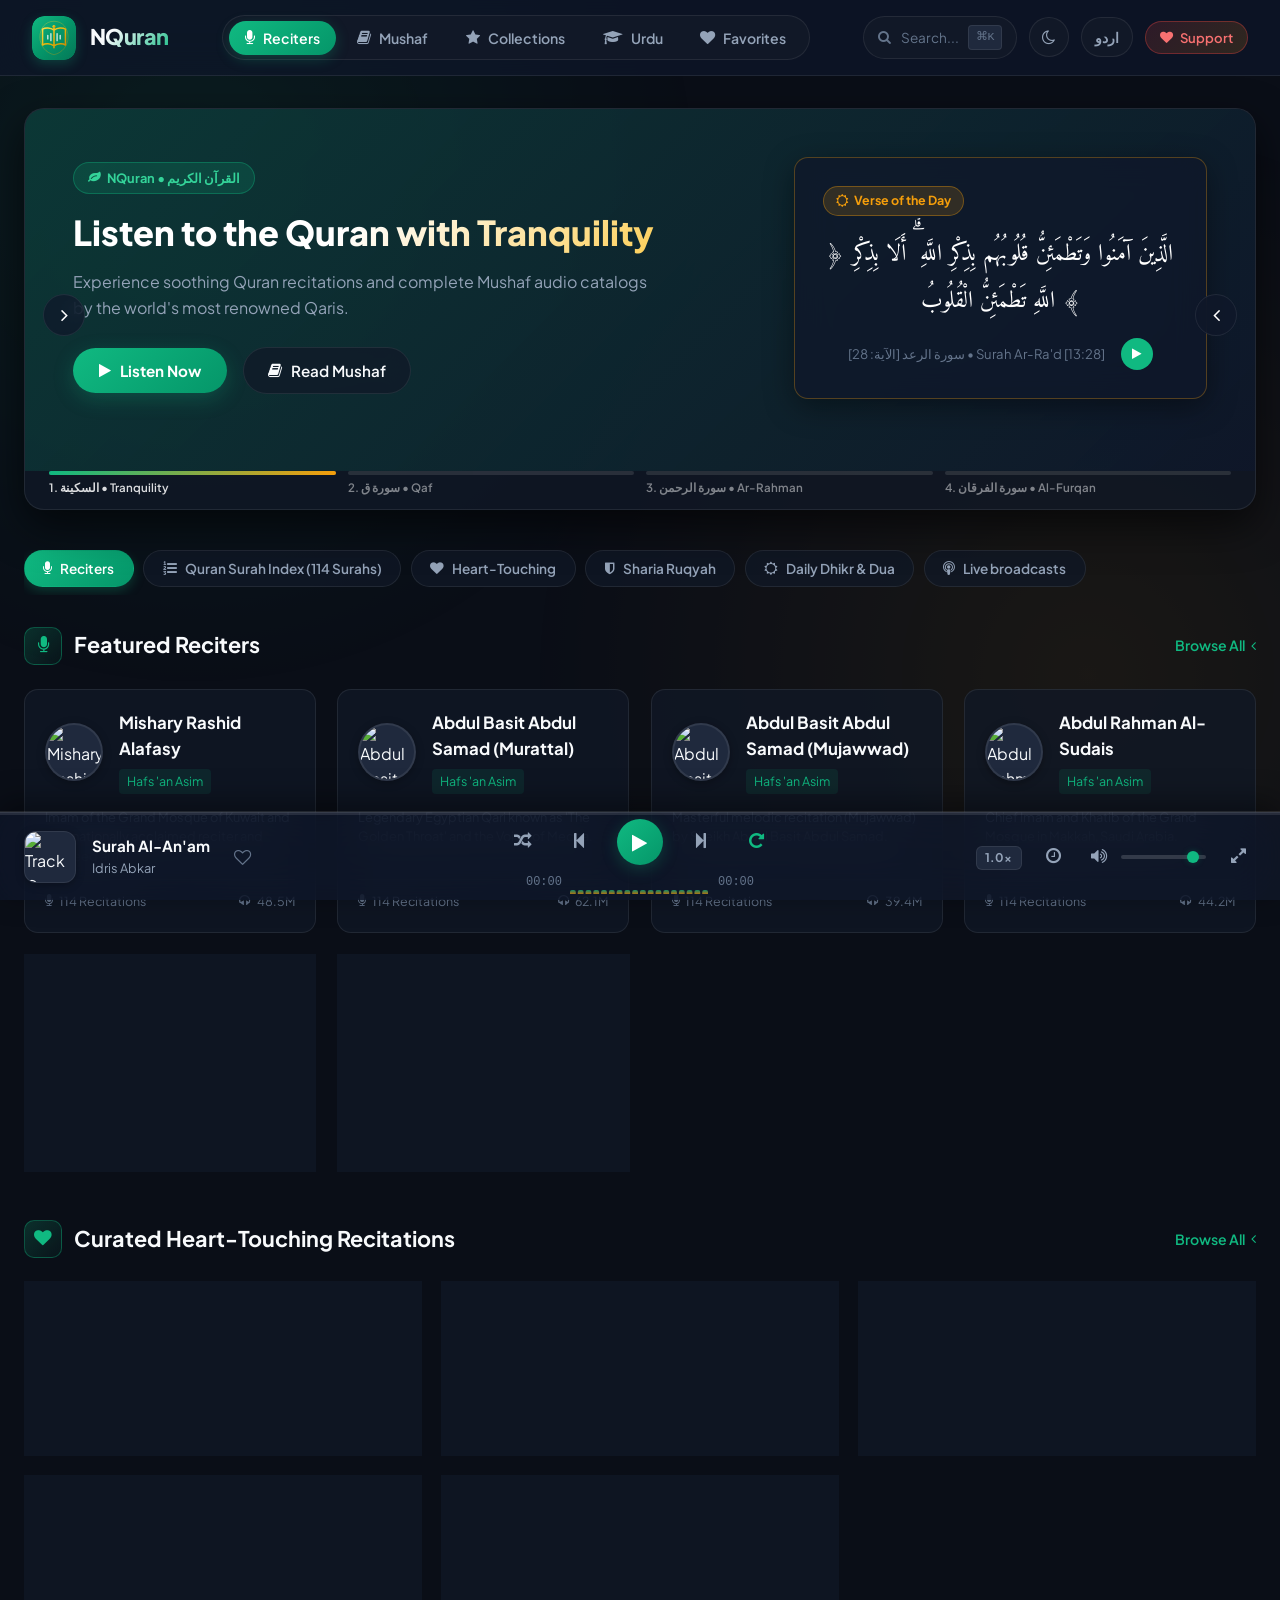
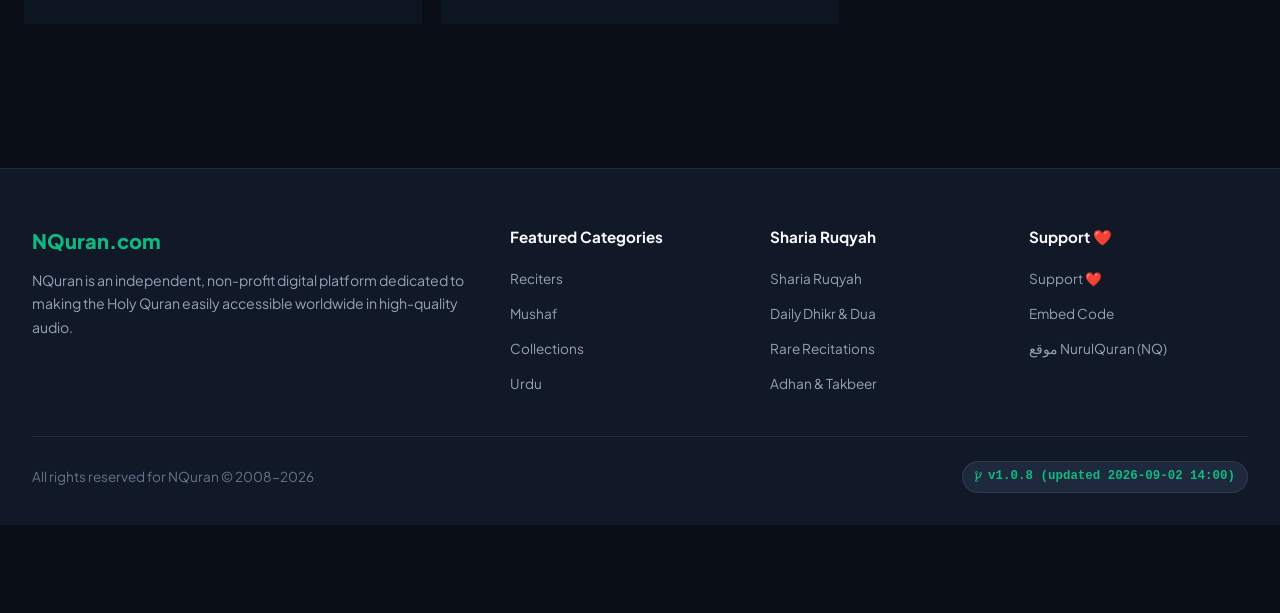
==== commit f58cc034: "feat: Auto-play Surah 6 by Idris Abkar on site load followed by random surahs v1.0.8" ====
--- a/index.html
+++ b/index.html
@@ -727,7 +727,7 @@
       <!-- Version Indicator (Mandatory System Rule) -->
       <div class="footer-version-badge">
         <i class="fa fa-code-fork"></i>
-        <span>v1.0.7 (updated 2026-08-29 00:15)</span>
+        <span>v1.0.8 (updated 2026-09-02 14:00)</span>
       </div>
     </div>
   </footer>
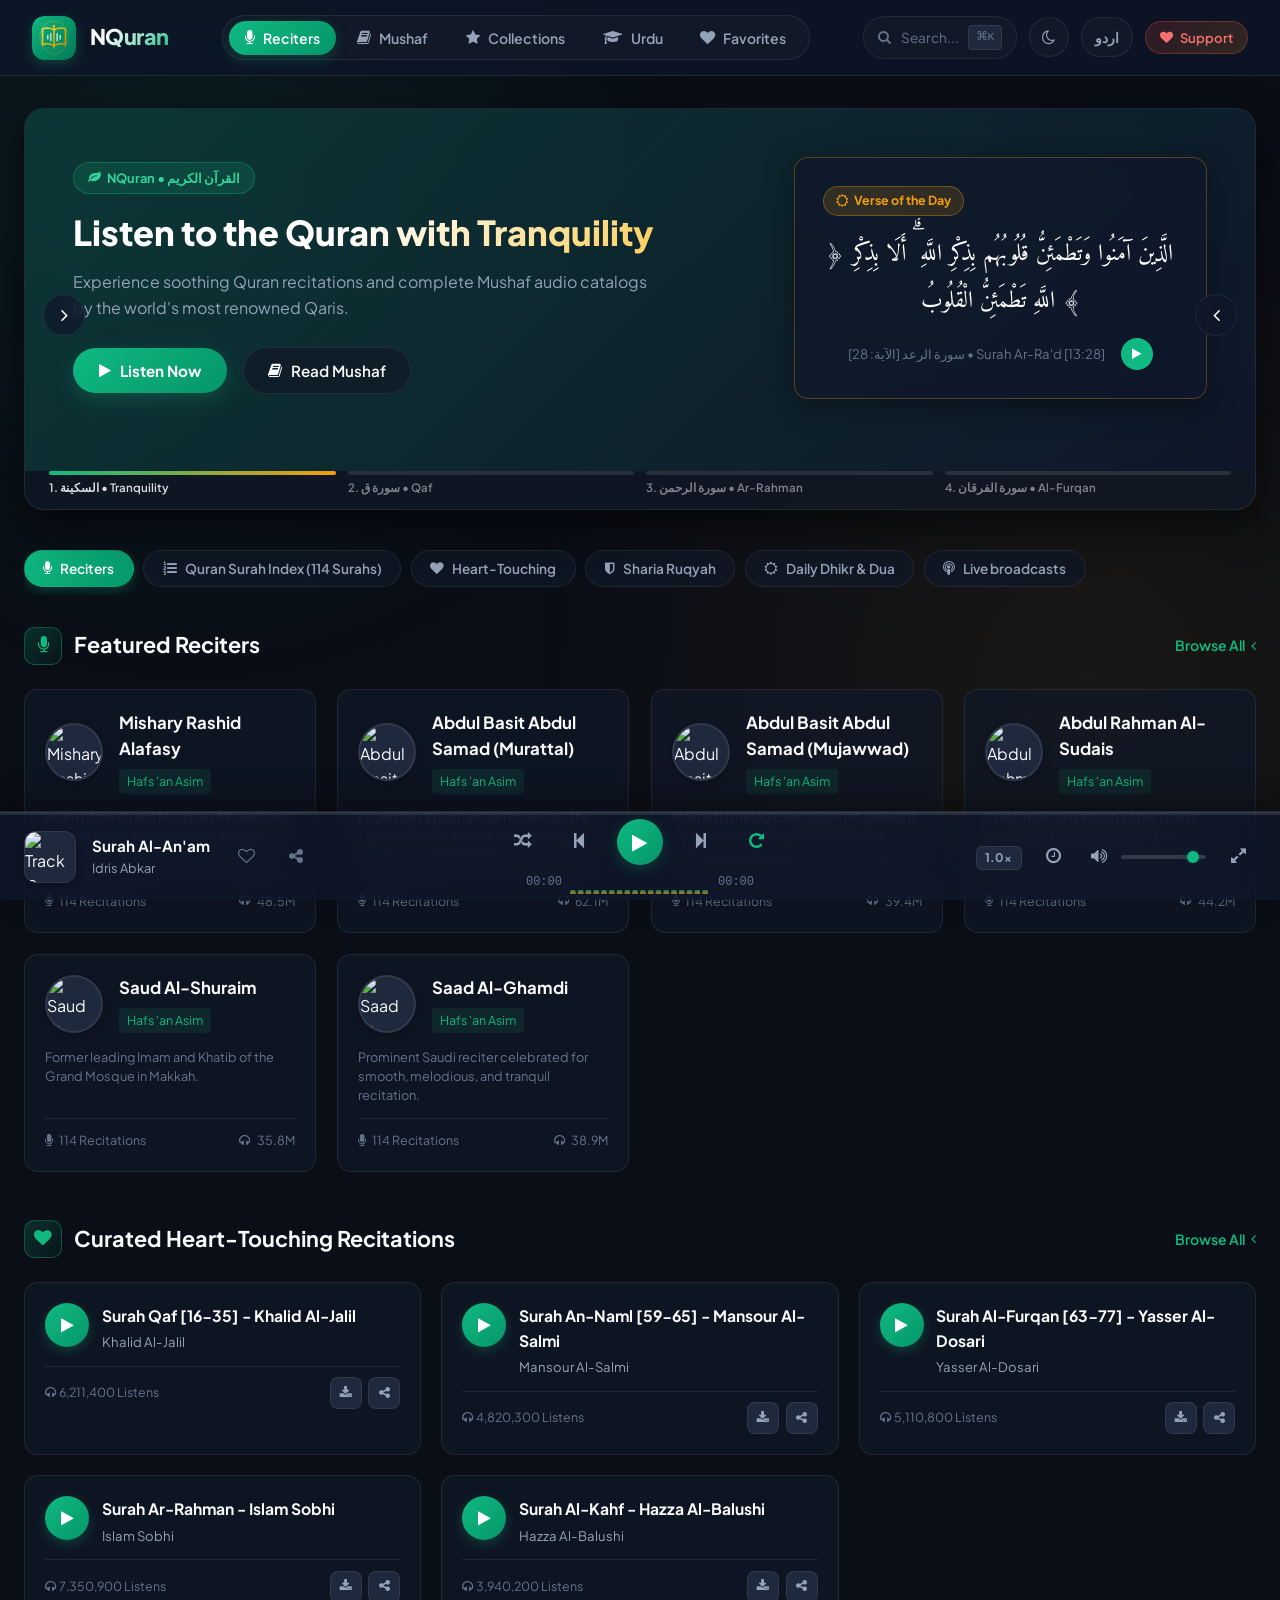
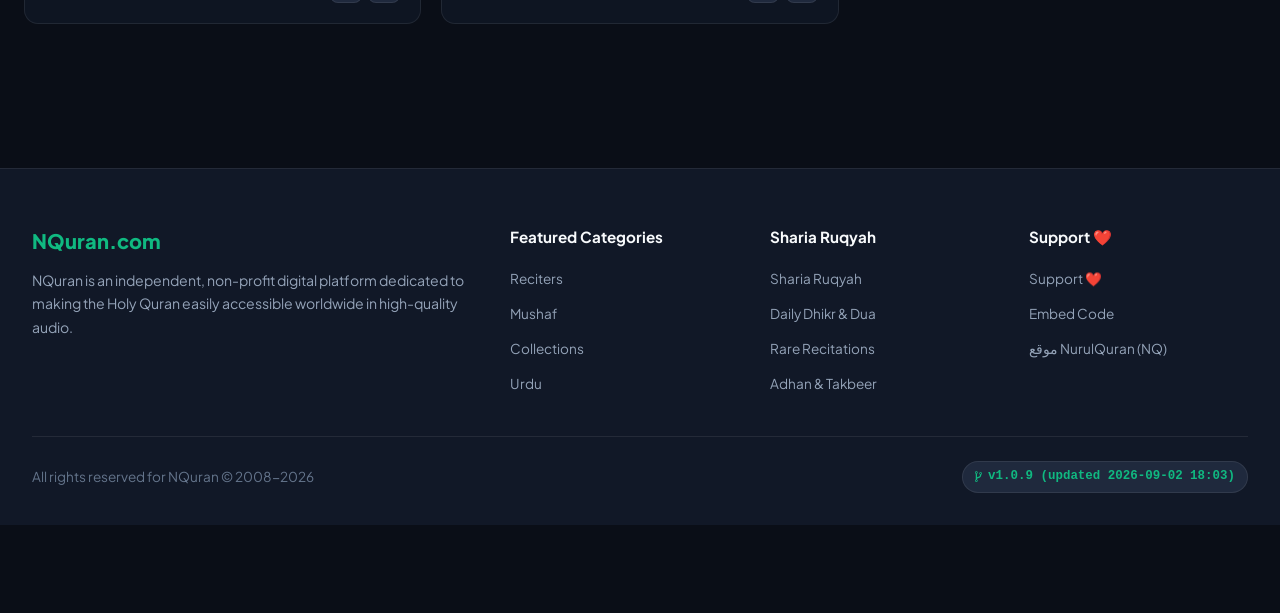
==== commit 73d407d3: "feat: Add share button and social sharing across all audio tracks v1.0.9" ====
--- a/index.html
+++ b/index.html
@@ -148,6 +148,9 @@
                 <button class="btn-secondary" onclick="window.tvquranApp.openReciterProfile('khalid-jalil')">
                   <i class="fa fa-user"></i> <span>تلاوات خالد الجليل</span>
                 </button>
+                <button class="btn-secondary" onclick="window.tvquranApp.openShareModal(window.TVQURAN_DATA.collections[0].tracks[0])" title="مشاركة التلاوة">
+                  <i class="fa fa-share-alt"></i>
+                </button>
               </div>
             </div>
 
@@ -184,6 +187,9 @@
                 <button class="btn-secondary" onclick="window.tvquranApp.openReciterProfile('islam-sobhi')">
                   <i class="fa fa-user"></i> <span>تلاوات إسلام صبحي</span>
                 </button>
+                <button class="btn-secondary" onclick="window.tvquranApp.openShareModal(window.TVQURAN_DATA.collections[0].tracks[3])" title="مشاركة التلاوة">
+                  <i class="fa fa-share-alt"></i>
+                </button>
               </div>
             </div>
 
@@ -219,6 +225,9 @@
                 </button>
                 <button class="btn-secondary" onclick="window.tvquranApp.openReciterProfile('dosari')">
                   <i class="fa fa-user"></i> <span>تلاوات ياسر الدوسري</span>
+                </button>
+                <button class="btn-secondary" onclick="window.tvquranApp.openShareModal(window.TVQURAN_DATA.collections[0].tracks[2])" title="مشاركة التلاوة">
+                  <i class="fa fa-share-alt"></i>
                 </button>
               </div>
             </div>
@@ -373,6 +382,9 @@
             <button class="btn-icon-sm" id="btnMushafFontMinus" title="تصغير الخط"><i class="fa fa-minus"></i></button>
             <button class="btn-secondary" style="padding: 0.4rem 1rem; font-size: 0.85rem;" onclick="window.tvquranApp.playSurahWithCurrentReciter(window.tvquranMushaf.currentSurahId)">
               <i class="fa fa-play"></i> <span data-i18n="listen_now">استمع للسورة</span>
+            </button>
+            <button class="btn-icon-sm" onclick="window.tvquranApp.shareSurahWithCurrentReciter(window.tvquranMushaf.currentSurahId)" title="مشاركة السورة">
+              <i class="fa fa-share-alt"></i>
             </button>
           </div>
         </div>
@@ -571,6 +583,9 @@
         <button class="player-fav-btn" id="playerFavBtn" title="إضافة للمفضلة">
           <i class="fa fa-heart-o"></i>
         </button>
+        <button class="player-share-btn" id="playerShareBtn" onclick="window.tvquranApp.openShareModal()" title="مشاركة التلاوة">
+          <i class="fa fa-share-alt"></i>
+        </button>
       </div>
 
       <!-- Center Column: Controls & Visualizer -->
@@ -641,7 +656,10 @@
   <div class="fullscreen-player-modal" id="fullscreenPlayerModal">
     <div class="fullscreen-top-bar">
       <h4><i class="fa fa-headphones" style="color:var(--accent-emerald);"></i> NQuran Audio Player</h4>
-      <button class="dialog-close-btn" id="fsCloseBtn"><i class="fa fa-times"></i></button>
+      <div style="display:flex;gap:0.75rem;align-items:center;">
+        <button class="control-btn" onclick="window.tvquranApp.openShareModal()" title="مشاركة التلاوة"><i class="fa fa-share-alt"></i></button>
+        <button class="dialog-close-btn" id="fsCloseBtn"><i class="fa fa-times"></i></button>
+      </div>
     </div>
 
     <div class="fullscreen-center-art">
@@ -727,7 +745,7 @@
       <!-- Version Indicator (Mandatory System Rule) -->
       <div class="footer-version-badge">
         <i class="fa fa-code-fork"></i>
-        <span>v1.0.8 (updated 2026-09-02 14:00)</span>
+        <span>v1.0.9 (updated 2026-09-02 18:03)</span>
       </div>
     </div>
   </footer>
@@ -772,23 +790,44 @@
 
   <!-- 3. Share & Embed Code Modal -->
   <dialog id="shareModal">
-    <div class="dialog-box">
+    <div class="dialog-box" style="max-width: 500px;">
       <div class="dialog-header">
         <h3 data-i18n="modal_share_title">مشاركة التلاوة أو تضمينها</h3>
         <button class="dialog-close-btn"><i class="fa fa-times"></i></button>
       </div>
-      <div style="margin-bottom: 1.5rem;">
+      
+      <div id="shareModalTrackTitle" style="font-size: 0.95rem; font-weight: 700; color: var(--accent-emerald); margin-bottom: 1.25rem; padding: 0.6rem 0.85rem; background: rgba(16, 185, 129, 0.1); border-radius: var(--radius-sm); border: 1px solid rgba(16, 185, 129, 0.2);">
+        سورة الأنعام - إدريس أبكر
+      </div>
+
+      <!-- Quick Social Sharing Row -->
+      <div style="display: flex; gap: 0.6rem; margin-bottom: 1.4rem; flex-wrap: wrap;">
+        <button class="btn-secondary" style="flex: 1; justify-content: center; gap: 0.4rem; background: rgba(37, 211, 102, 0.15); border-color: rgba(37, 211, 102, 0.35); color: #25d366;" onclick="window.tvquranApp.shareToWhatsApp()">
+          <i class="fa fa-whatsapp"></i> <span>WhatsApp</span>
+        </button>
+        <button class="btn-secondary" style="flex: 1; justify-content: center; gap: 0.4rem; background: rgba(0, 136, 204, 0.15); border-color: rgba(0, 136, 204, 0.35); color: #0088cc;" onclick="window.tvquranApp.shareToTelegram()">
+          <i class="fa fa-telegram"></i> <span>Telegram</span>
+        </button>
+        <button class="btn-secondary" style="flex: 1; justify-content: center; gap: 0.4rem; background: rgba(29, 161, 242, 0.15); border-color: rgba(29, 161, 242, 0.35); color: #1da1f2;" onclick="window.tvquranApp.shareToTwitter()">
+          <i class="fa fa-twitter"></i> <span>X / Twitter</span>
+        </button>
+        <button class="btn-secondary" style="flex: 1; justify-content: center; gap: 0.4rem;" onclick="window.tvquranApp.shareNative()">
+          <i class="fa fa-share-alt"></i> <span data-i18n="share">مشاركة</span>
+        </button>
+      </div>
+
+      <div style="margin-bottom: 1.25rem;">
         <label style="font-size: 0.82rem; color: var(--text-muted); display: block; margin-bottom: 0.4rem;">رابط الاستماع المباشر (Direct Link):</label>
         <div style="display: flex; gap: 0.5rem;">
           <input type="text" id="shareDirectUrlInput" class="mushaf-select" style="flex: 1;" readonly>
-          <button class="btn-primary" onclick="window.tvquranApp.copyInputVal('shareDirectUrlInput')"><i class="fa fa-copy"></i></button>
+          <button class="btn-primary" onclick="window.tvquranApp.copyInputVal('shareDirectUrlInput')" title="نسخ الرابط"><i class="fa fa-copy"></i></button>
         </div>
       </div>
       <div>
         <label style="font-size: 0.82rem; color: var(--text-muted); display: block; margin-bottom: 0.4rem;" data-i18n="embed_code">كود التضمين للمواقع والمدونات (Embed iFrame):</label>
         <div style="display: flex; gap: 0.5rem;">
-          <textarea id="shareEmbedCodeInput" class="mushaf-select" style="flex: 1; height: 75px; resize: none;" readonly></textarea>
-          <button class="btn-primary" onclick="window.tvquranApp.copyInputVal('shareEmbedCodeInput')"><i class="fa fa-copy"></i></button>
+          <textarea id="shareEmbedCodeInput" class="mushaf-select" style="flex: 1; height: 70px; resize: none;" readonly></textarea>
+          <button class="btn-primary" onclick="window.tvquranApp.copyInputVal('shareEmbedCodeInput')" title="نسخ الكود"><i class="fa fa-copy"></i></button>
         </div>
       </div>
     </div>
--- a/css/player.css
+++ b/css/player.css
@@ -169,15 +169,28 @@
   text-overflow: ellipsis;
 }
 
-.player-fav-btn {
-  font-size: 1.1rem;
+.player-fav-btn, .player-share-btn {
+  font-size: 1.05rem;
   color: var(--text-muted);
   transition: all var(--transition-fast);
-  margin-inline-start: 0.5rem;
+  margin-inline-start: 0.4rem;
+  background: transparent;
+  border: none;
+  cursor: pointer;
+  padding: 0.35rem;
+  border-radius: 50%;
+  display: inline-flex;
+  align-items: center;
+  justify-content: center;
 }
 
 .player-fav-btn:hover, .player-fav-btn.active {
   color: #ef4444;
+  transform: scale(1.15);
+}
+
+.player-share-btn:hover {
+  color: var(--accent-emerald);
   transform: scale(1.15);
 }
 
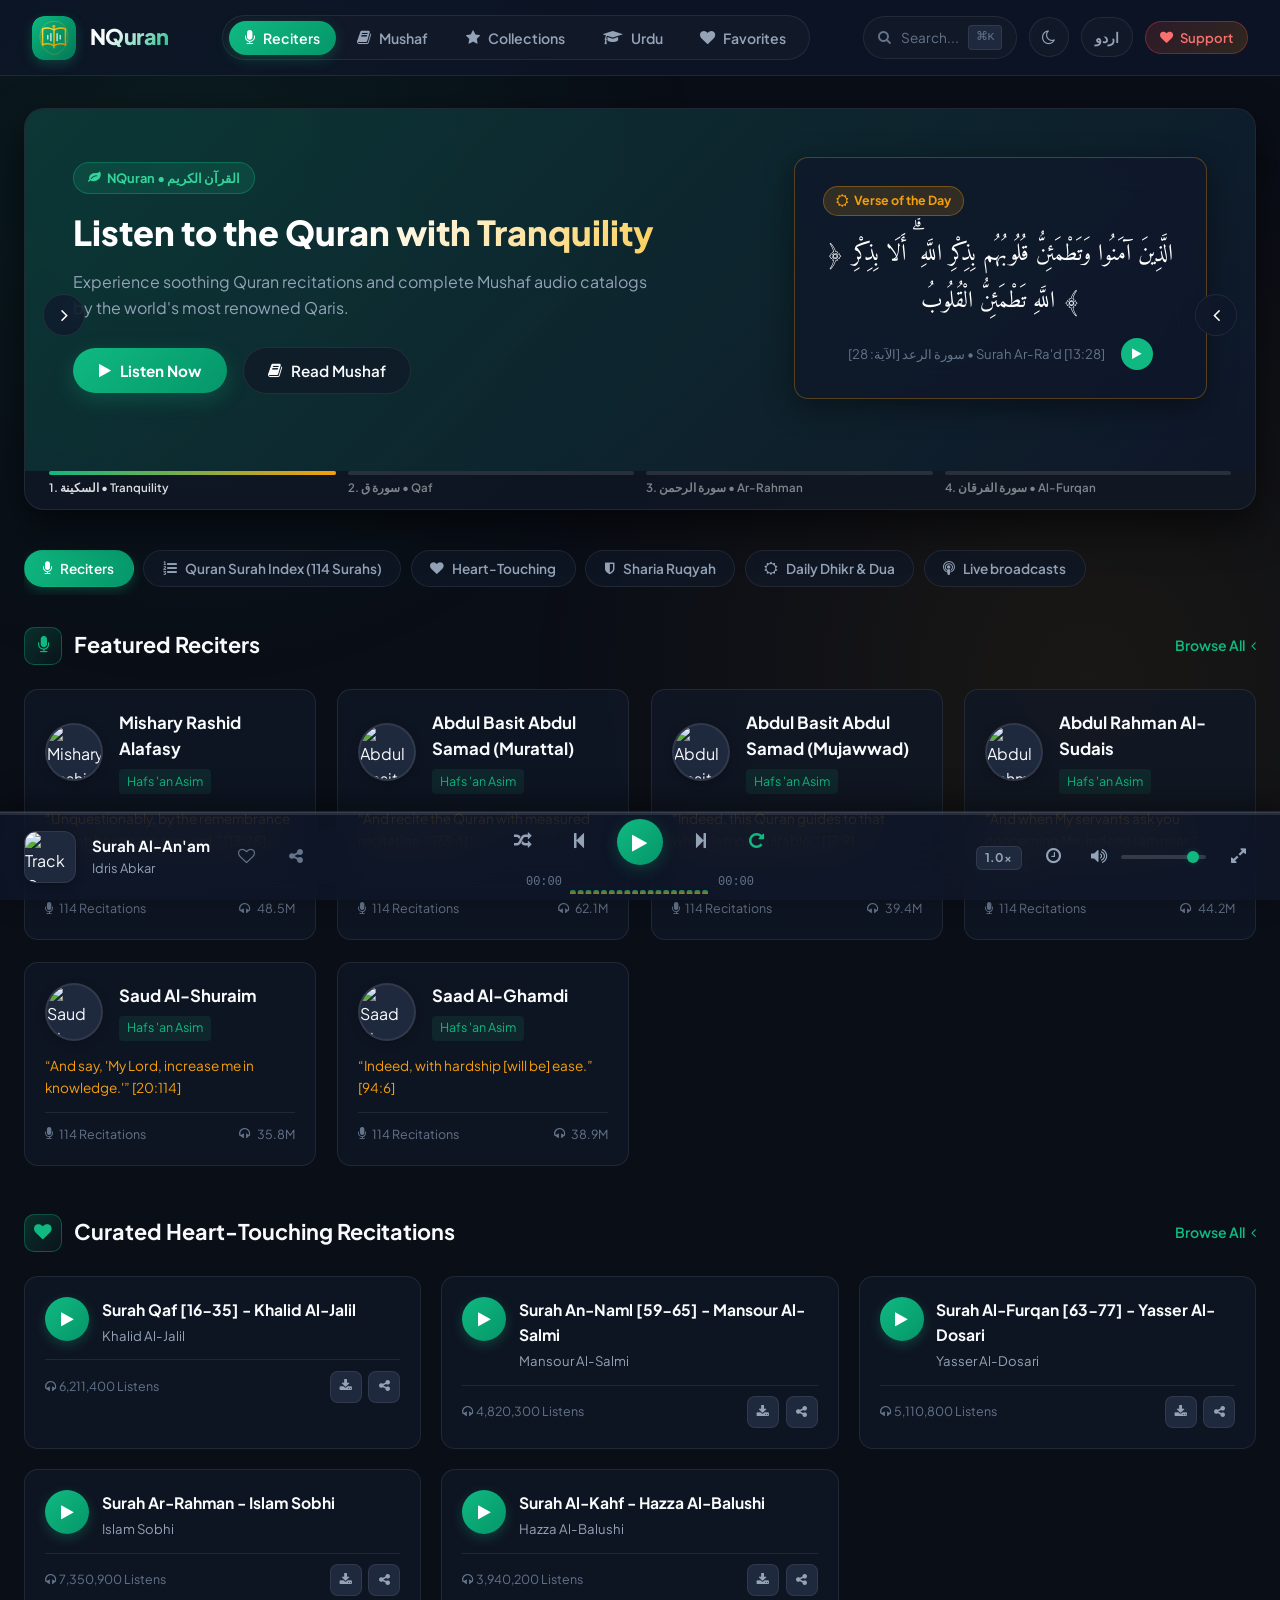
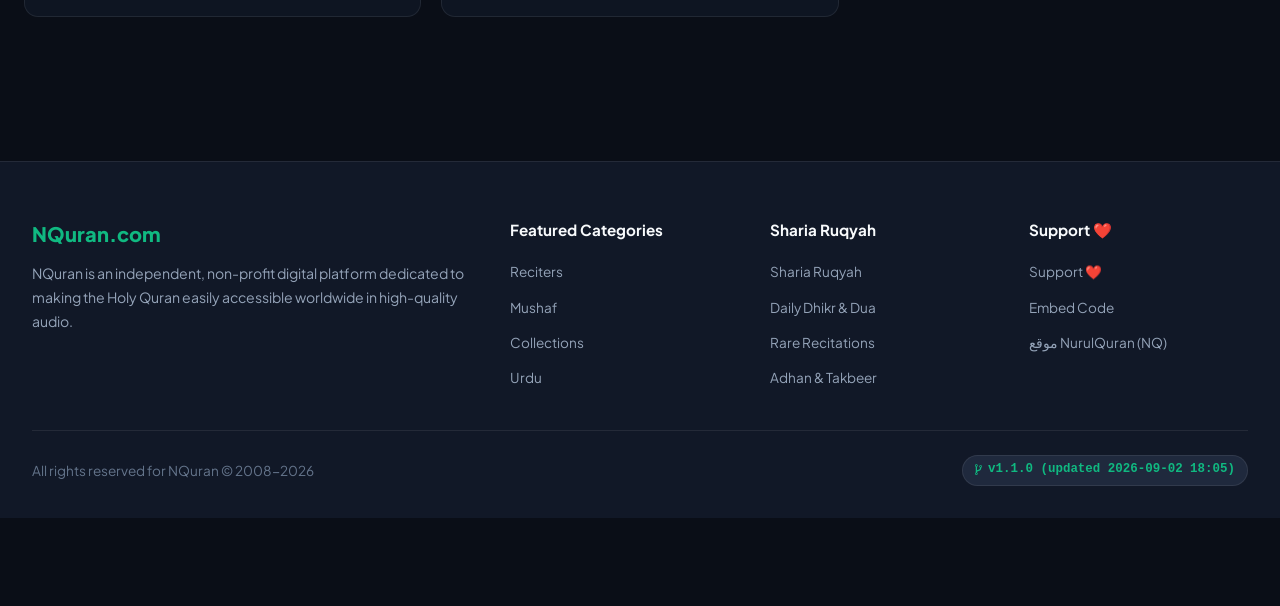
==== commit bc774489: "feat: Replace reciter bio descriptions with famous short Quranic ayahs v1.1.0" ====
--- a/index.html
+++ b/index.html
@@ -745,7 +745,7 @@
       <!-- Version Indicator (Mandatory System Rule) -->
       <div class="footer-version-badge">
         <i class="fa fa-code-fork"></i>
-        <span>v1.0.9 (updated 2026-09-02 18:03)</span>
+        <span>v1.1.0 (updated 2026-09-02 18:05)</span>
       </div>
     </div>
   </footer>
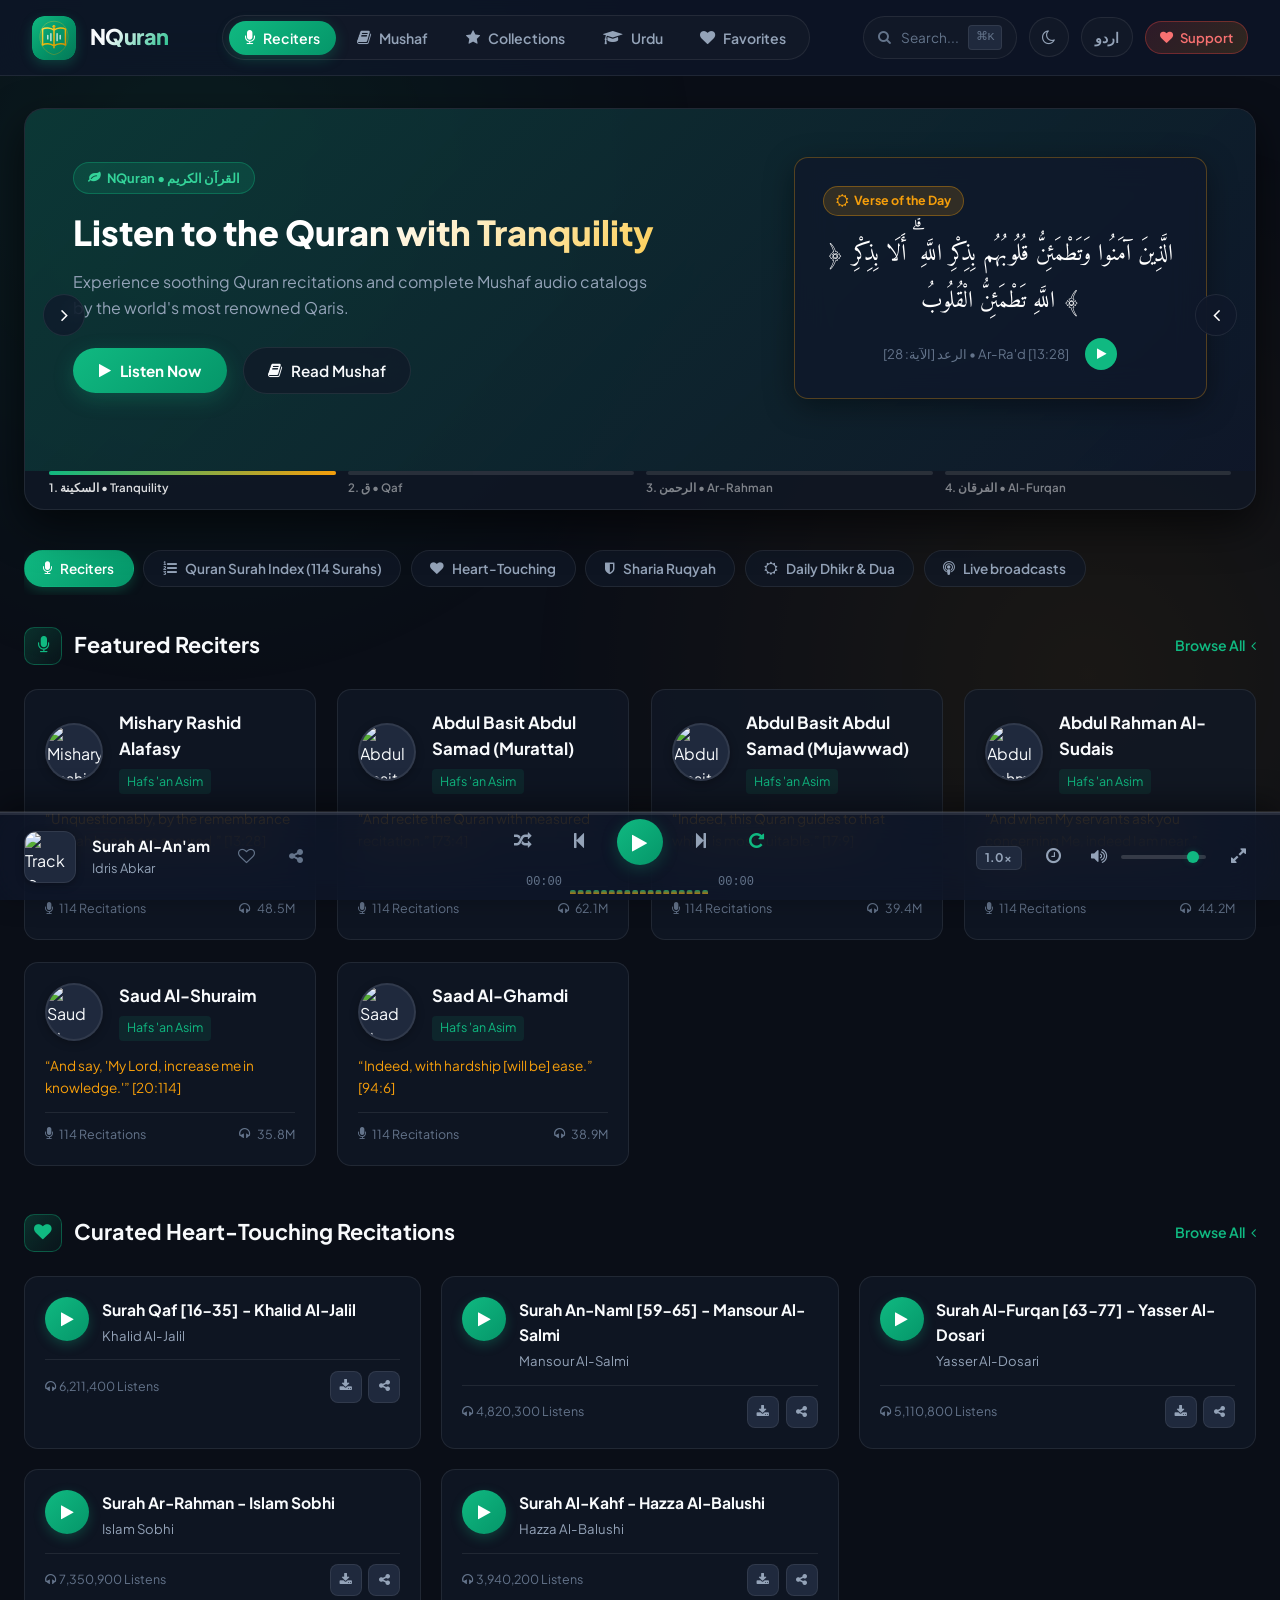
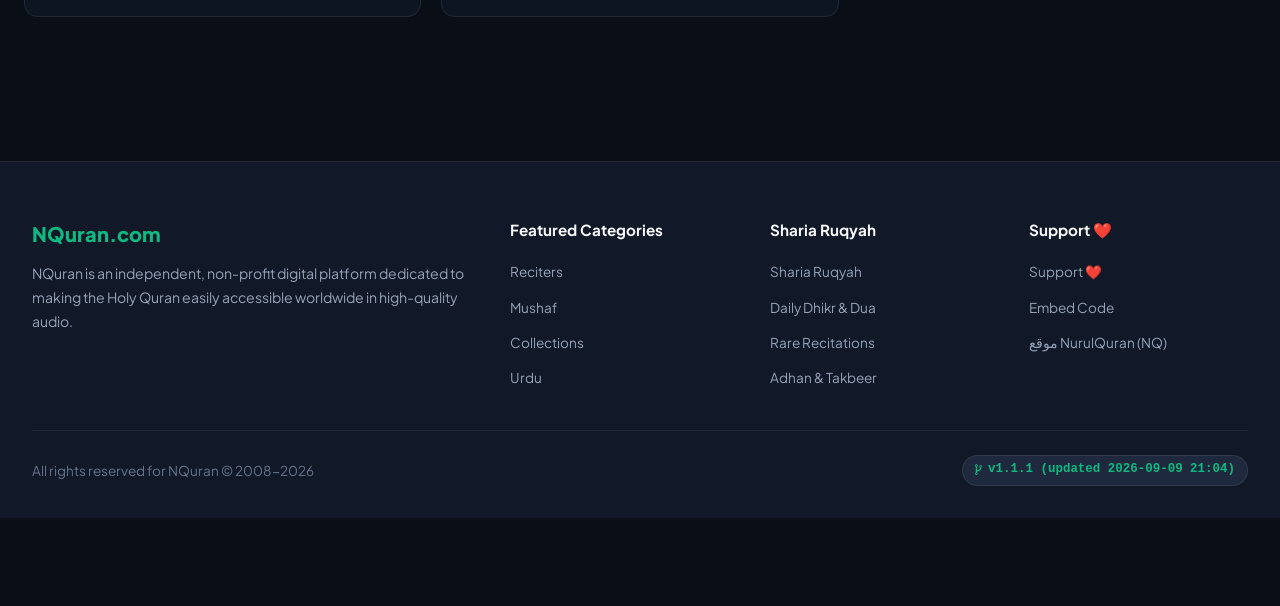
==== commit afc05764: "feat: Remove words of الشيخ and سورة everywhere v1.1.1" ====
--- a/index.html
+++ b/index.html
@@ -125,8 +125,8 @@
                 ﴿ الَّذِينَ آمَنُوا وَتَطْمَئِنُّ قُلُوبُهُم بِذِكْرِ اللَّهِ ۗ أَلَا بِذِكْرِ اللَّهِ تَطْمَئِنُّ الْقُلُوبُ ﴾
               </p>
               <div class="ayah-reference">
-                <span>سورة الرعد [الآية: 28] • Surah Ar-Ra'd [13:28]</span>
-                <button class="ayah-play-btn" onclick="window.tvquranPlayer.playSurah('ghamdi', 13)" title="استمع للسورة">
+                <span>الرعد [الآية: 28] • Ar-Ra'd [13:28]</span>
+                <button class="ayah-play-btn" onclick="window.tvquranPlayer.playSurah('ghamdi', 13)" title="استمع للتلاوة">
                   <i class="fa fa-play"></i>
                 </button>
               </div>
@@ -139,8 +139,8 @@
               <div class="hero-slide-badge" style="background: rgba(6, 182, 212, 0.15); color: #38bdf8; border-color: rgba(6, 182, 212, 0.35);">
                 <i class="fa fa-fire"></i> <span>الأكثر استماعاً • Most Listened</span>
               </div>
-              <h2>سورة ق [16-35] - الشيخ خالد الجليل</h2>
-              <p>تلاوة خاشعة تأسر القلوب والأسماع بجودة صوتية نقية بصوت الشيخ خالد الجليل.</p>
+              <h2>ق [16-35] - خالد الجليل</h2>
+              <p>تلاوة خاشعة تأسر القلوب والأسماع بجودة صوتية نقية بصوت خالد الجليل.</p>
               <div class="hero-actions">
                 <button class="btn-primary" style="background: linear-gradient(135deg, #0284c7, #0369a1);" onclick="window.tvquranPlayer.playTrack(window.TVQURAN_DATA.collections[0].tracks[0])">
                   <i class="fa fa-play"></i> <span>تشغيل التلاوة (06:42)</span>
@@ -156,14 +156,14 @@
 
             <div class="hero-featured-card">
               <div class="featured-card-thumb">
-                <img src="https://images.unsplash.com/photo-1473448912268-2022ce9509d8?w=400&auto=format&fit=crop&q=80" alt="Surah Qaf">
+                <img src="https://images.unsplash.com/photo-1473448912268-2022ce9509d8?w=400&auto=format&fit=crop&q=80" alt="Qaf">
                 <button class="featured-play-circle" onclick="window.tvquranPlayer.playTrack(window.TVQURAN_DATA.collections[0].tracks[0])">
                   <i class="fa fa-play"></i>
                 </button>
               </div>
               <div class="featured-card-info">
-                <h4>سورة ق [16-35]</h4>
-                <p>الشيخ خالد بن فهد الجليل</p>
+                <h4>ق [16-35]</h4>
+                <p>خالد بن فهد الجليل</p>
                 <div class="featured-stats">
                   <span><i class="fa fa-headphones"></i> 6.2M استماع</span>
                   <span><i class="fa fa-clock-o"></i> 06:42</span>
@@ -178,7 +178,7 @@
               <div class="hero-slide-badge" style="background: rgba(99, 102, 241, 0.15); color: #818cf8; border-color: rgba(99, 102, 241, 0.35);">
                 <i class="fa fa-diamond"></i> <span>تلاوة مهدئة للنفوس • Calming Masterpiece</span>
               </div>
-              <h2>سورة الرحمن - القارئ إسلام صبحي</h2>
+              <h2>الرحمن - إسلام صبحي</h2>
               <p>﴿ فَبِأَيِّ آلَاءِ رَبِّكُمَا تُكَذِّبَانِ ﴾ تلاوة هادئة رخيمة تجلب الطمأنينة والسكينة للقلب والروح.</p>
               <div class="hero-actions">
                 <button class="btn-primary" style="background: linear-gradient(135deg, #6366f1, #4f46e5);" onclick="window.tvquranPlayer.playTrack(window.TVQURAN_DATA.collections[0].tracks[3])">
@@ -195,14 +195,14 @@
 
             <div class="hero-featured-card">
               <div class="featured-card-thumb">
-                <img src="https://images.unsplash.com/photo-1507525428034-b723cf961d3e?w=400&auto=format&fit=crop&q=80" alt="Surah Ar-Rahman">
+                <img src="https://images.unsplash.com/photo-1507525428034-b723cf961d3e?w=400&auto=format&fit=crop&q=80" alt="Ar-Rahman">
                 <button class="featured-play-circle" onclick="window.tvquranPlayer.playTrack(window.TVQURAN_DATA.collections[0].tracks[3])">
                   <i class="fa fa-play"></i>
                 </button>
               </div>
               <div class="featured-card-info">
-                <h4>سورة الرحمن كاملة</h4>
-                <p>القارئ إسلام صبحي</p>
+                <h4>الرحمن كاملة</h4>
+                <p>إسلام صبحي</p>
                 <div class="featured-stats">
                   <span><i class="fa fa-headphones"></i> 7.3M استماع</span>
                   <span><i class="fa fa-clock-o"></i> 11:20</span>
@@ -217,7 +217,7 @@
               <div class="hero-slide-badge" style="background: rgba(236, 72, 153, 0.15); color: #f472b6; border-color: rgba(236, 72, 153, 0.35);">
                 <i class="fa fa-star"></i> <span>صفات عباد الرحمن • Emotional Verses</span>
               </div>
-              <h2>سورة الفرقان [63-77] - الشيخ ياسر الدوسري</h2>
+              <h2>الفرقان [63-77] - ياسر الدوسري</h2>
               <p>﴿ وَعِبَادُ الرَّحْمَٰنِ الَّذِينَ يَمْشُونَ عَلَى الْأَرْضِ هَوْنًا ﴾ تلاوة حماسية خاشعة من إمام المسجد الحرام.</p>
               <div class="hero-actions">
                 <button class="btn-primary" style="background: linear-gradient(135deg, #db2777, #be185d);" onclick="window.tvquranPlayer.playTrack(window.TVQURAN_DATA.collections[0].tracks[2])">
@@ -234,13 +234,13 @@
 
             <div class="hero-featured-card">
               <div class="featured-card-thumb">
-                <img src="https://images.unsplash.com/photo-1509316975850-ff9c5deb0cd9?w=400&auto=format&fit=crop&q=80" alt="Surah Al-Furqan">
+                <img src="https://images.unsplash.com/photo-1509316975850-ff9c5deb0cd9?w=400&auto=format&fit=crop&q=80" alt="Al-Furqan">
                 <button class="featured-play-circle" onclick="window.tvquranPlayer.playTrack(window.TVQURAN_DATA.collections[0].tracks[2])">
                   <i class="fa fa-play"></i>
                 </button>
               </div>
               <div class="featured-card-info">
-                <h4>سورة الفرقان [63-77]</h4>
+                <h4>الفرقان [63-77]</h4>
                 <p>د. ياسر بن راشد الدوسري</p>
                 <div class="featured-stats">
                   <span><i class="fa fa-headphones"></i> 5.1M استماع</span>
@@ -268,15 +268,15 @@
           </div>
           <div class="slider-progress-segment" data-slide="1">
             <div class="slider-progress-fill"></div>
-            <span class="progress-label">2. سورة ق • Qaf</span>
+            <span class="progress-label">2. ق • Qaf</span>
           </div>
           <div class="slider-progress-segment" data-slide="2">
             <div class="slider-progress-fill"></div>
-            <span class="progress-label">3. سورة الرحمن • Ar-Rahman</span>
+            <span class="progress-label">3. الرحمن • Ar-Rahman</span>
           </div>
           <div class="slider-progress-segment" data-slide="3">
             <div class="slider-progress-fill"></div>
-            <span class="progress-label">4. سورة الفرقان • Al-Furqan</span>
+            <span class="progress-label">4. الفرقان • Al-Furqan</span>
           </div>
         </div>
 
@@ -381,9 +381,9 @@
             <button class="btn-icon-sm" id="btnMushafFontPlus" title="تكبير الخط"><i class="fa fa-plus"></i></button>
             <button class="btn-icon-sm" id="btnMushafFontMinus" title="تصغير الخط"><i class="fa fa-minus"></i></button>
             <button class="btn-secondary" style="padding: 0.4rem 1rem; font-size: 0.85rem;" onclick="window.tvquranApp.playSurahWithCurrentReciter(window.tvquranMushaf.currentSurahId)">
-              <i class="fa fa-play"></i> <span data-i18n="listen_now">استمع للسورة</span>
+              <i class="fa fa-play"></i> <span data-i18n="listen_now">استمع الآن</span>
             </button>
-            <button class="btn-icon-sm" onclick="window.tvquranApp.shareSurahWithCurrentReciter(window.tvquranMushaf.currentSurahId)" title="مشاركة السورة">
+            <button class="btn-icon-sm" onclick="window.tvquranApp.shareSurahWithCurrentReciter(window.tvquranMushaf.currentSurahId)" title="مشاركة">
               <i class="fa fa-share-alt"></i>
             </button>
           </div>
@@ -392,7 +392,7 @@
         <!-- Surah Heading Ornament -->
         <div class="mushaf-surah-header-ornament">
           <div class="ornament-frame">
-            <h2 class="ornament-surah-name" id="mushafOrnamentSurahName">سُورَةُ الفَاتِحَةِ</h2>
+            <h2 class="ornament-surah-name" id="mushafOrnamentSurahName">الفَاتِحَةِ</h2>
           </div>
           <div class="bismillah-text">بِسْمِ اللَّهِ الرَّحْمَٰنِ الرَّحِيمِ</div>
         </div>
@@ -405,14 +405,14 @@
       <div class="section-header">
         <div class="section-title">
           <div class="section-title-icon"><i class="fa fa-list-ol"></i></div>
-          <h3 data-i18n="all_surahs_title">فهرس سور القرآن الكريم (114 سورة)</h3>
+          <h3 data-i18n="all_surahs_title">فهرس القرآن الكريم (114)</h3>
         </div>
       </div>
 
       <!-- Search Input for Surahs -->
       <div class="search-dialog-input-wrap" style="max-width: 500px; margin-bottom: 2rem;">
         <i class="fa fa-search" style="color: var(--text-muted);"></i>
-        <input type="text" placeholder="ابحث باسم السورة أو رقمها..." data-i18n-placeholder="quick_search" oninput="window.tvquranApp.renderSurahsGrid(this.value)">
+        <input type="text" placeholder="ابحث بالاسم أو الرقم..." data-i18n-placeholder="quick_search" oninput="window.tvquranApp.renderSurahsGrid(this.value)">
       </div>
 
       <div class="surahs-grid" id="allSurahsGrid"></div>
@@ -577,7 +577,7 @@
           </div>
         </div>
         <div class="player-text-details">
-          <div class="player-title" id="playerTitle">سورة الفاتحة</div>
+          <div class="player-title" id="playerTitle">الفاتحة</div>
           <div class="player-subtitle" id="playerSubtitle">مشاري راشد العفاسي</div>
         </div>
         <button class="player-fav-btn" id="playerFavBtn" title="إضافة للمفضلة">
@@ -664,7 +664,7 @@
 
     <div class="fullscreen-center-art">
       <img src="favicon.svg" alt="Cover" class="fullscreen-album-cover" id="fsCover">
-      <div class="fullscreen-surah-calligraphy" id="fsSurahName">سورة الفاتحة</div>
+      <div class="fullscreen-surah-calligraphy" id="fsSurahName">الفاتحة</div>
       <div class="fullscreen-reciter-name" id="fsReciterName">مشاري راشد العفاسي</div>
       
       <!-- Fullscreen Waveform Canvas -->
@@ -745,7 +745,7 @@
       <!-- Version Indicator (Mandatory System Rule) -->
       <div class="footer-version-badge">
         <i class="fa fa-code-fork"></i>
-        <span>v1.1.0 (updated 2026-09-02 18:05)</span>
+        <span>v1.1.1 (updated 2026-09-09 21:04)</span>
       </div>
     </div>
   </footer>
@@ -758,12 +758,12 @@
   <dialog id="searchModal">
     <div class="dialog-box">
       <div class="dialog-header">
-        <h3 data-i18n="modal_search_title">البحث الشامل في tvQuran</h3>
+        <h3 data-i18n="modal_search_title">البحث الشامل في NQuran</h3>
         <button class="dialog-close-btn"><i class="fa fa-times"></i></button>
       </div>
       <div class="search-dialog-input-wrap">
         <i class="fa fa-search"></i>
-        <input type="text" id="globalSearchInput" placeholder="ابحث عن قارئ، سورة، أو تلاوة..." data-i18n-placeholder="search_placeholder">
+        <input type="text" id="globalSearchInput" placeholder="ابحث عن قارئ أو تلاوة..." data-i18n-placeholder="search_placeholder">
       </div>
       <div class="search-results-list" id="globalSearchResults"></div>
     </div>
@@ -783,7 +783,7 @@
           <p id="reciterModalBio" style="font-size: 0.85rem; color: var(--text-secondary); margin-top: 0.4rem;"></p>
         </div>
       </div>
-      <h4 style="font-size: 0.95rem; margin-bottom: 0.8rem; color: var(--accent-emerald);" data-i18n="reciter_surahs_heading">سور القرآن الكريم:</h4>
+      <h4 style="font-size: 0.95rem; margin-bottom: 0.8rem; color: var(--accent-emerald);" data-i18n="reciter_surahs_heading">القرآن الكريم:</h4>
       <div class="search-results-list" id="reciterModalSurahsList" style="max-height: 300px;"></div>
     </div>
   </dialog>
@@ -797,7 +797,7 @@
       </div>
       
       <div id="shareModalTrackTitle" style="font-size: 0.95rem; font-weight: 700; color: var(--accent-emerald); margin-bottom: 1.25rem; padding: 0.6rem 0.85rem; background: rgba(16, 185, 129, 0.1); border-radius: var(--radius-sm); border: 1px solid rgba(16, 185, 129, 0.2);">
-        سورة الأنعام - إدريس أبكر
+        الأنعام - إدريس أبكر
       </div>
 
       <!-- Quick Social Sharing Row -->
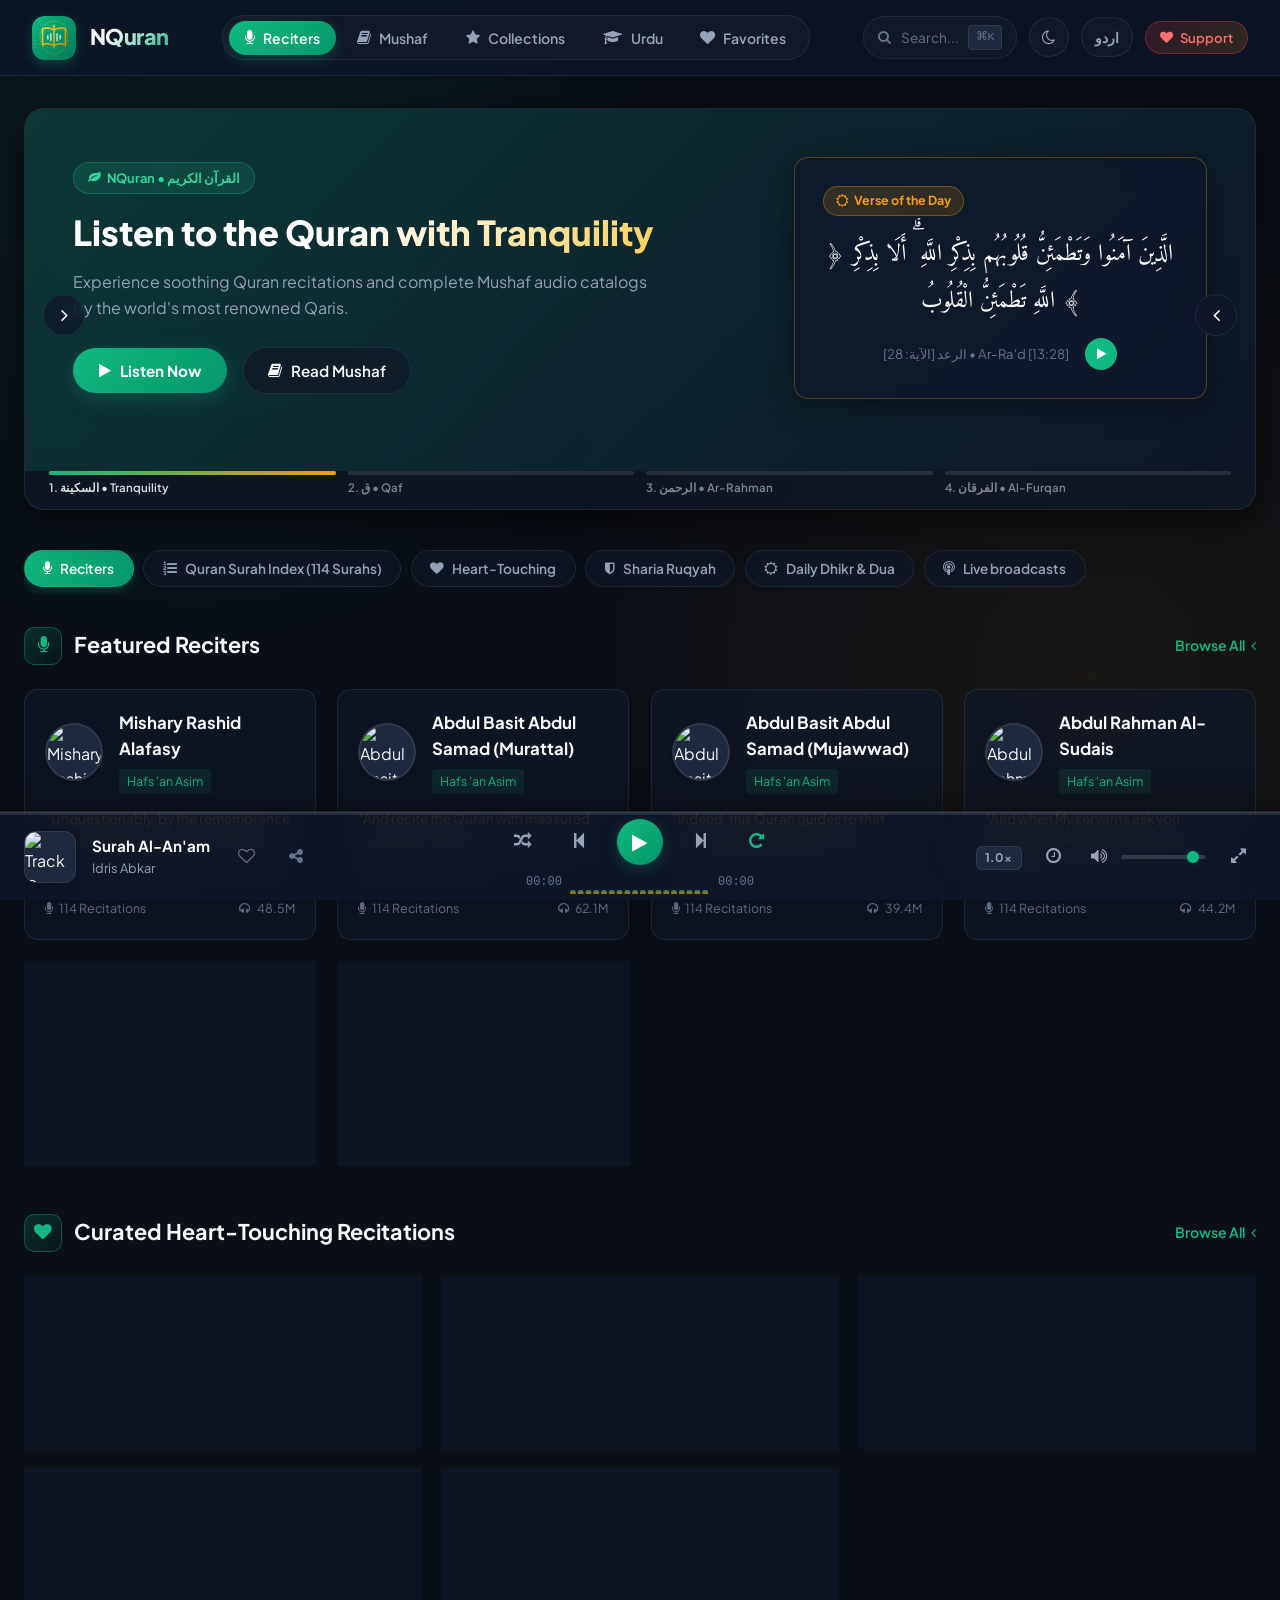
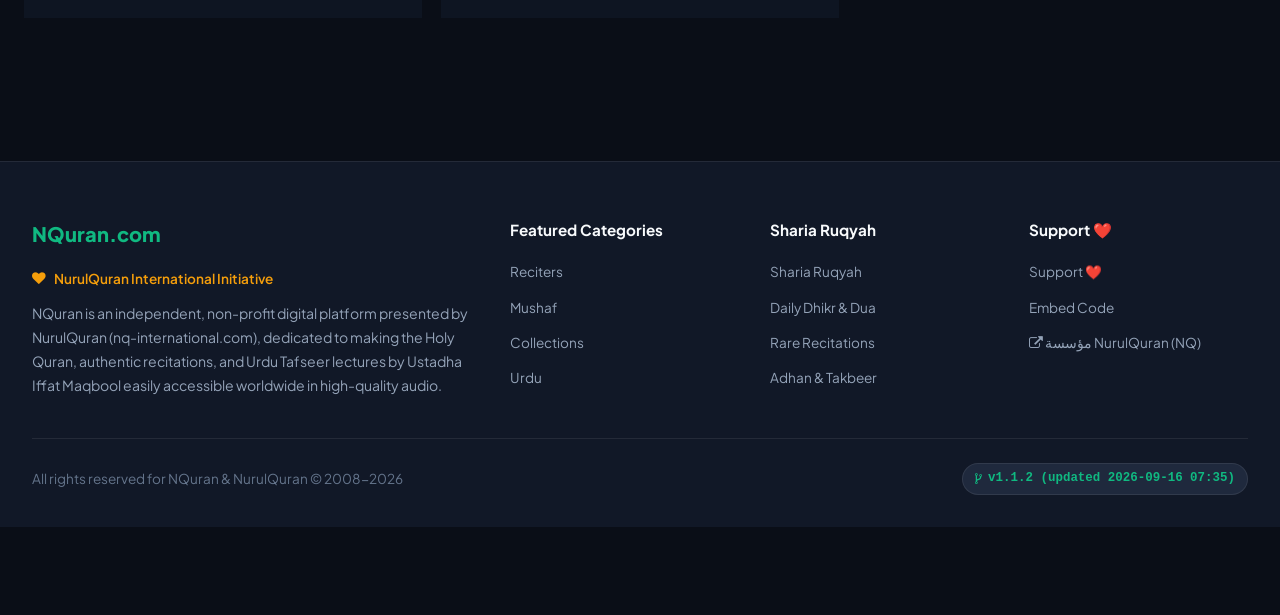
==== commit 8330324c: "feat: Mention NurulQuran in footer & bump to v1.1.2" ====
--- a/index.html
+++ b/index.html
@@ -701,8 +701,12 @@
     <div class="footer-grid">
       <div class="footer-brand">
         <h4>NQuran.com</h4>
+        <div style="margin: 0.35rem 0 0.8rem; display: inline-flex; align-items: center; gap: 0.5rem; font-size: 0.85rem; color: var(--accent-gold); font-weight: 600;">
+          <i class="fa fa-heart"></i>
+          <span>NurulQuran International Initiative</span>
+        </div>
         <p data-i18n="footer_about">
-          موقع NQuran (nquran.com) هو منصة إسلامية رائدة غير ربحية تهدف إلى إيصال القرآن الكريم وتلاواته الخاشعة ودروس التفسير بالأردية والعربية إلى كل مسلم ومسلمة حول العالم بأحدث التقنيات وأعلى جودة.
+          موقع NQuran (nquran.com) هو منصة إسلامية رائدة غير ربحية برعاية نور القرآن (NurulQuran) تهدف إلى إيصال القرآن الكريم وتلاواته الخاشعة ودروس التفسير بالأردية والعربية للأستاذة عفت مقبول إلى كل مسلم ومسلمة حول العالم بأحدث التقنيات وأعلى جودة.
         </p>
       </div>
 
@@ -731,7 +735,7 @@
         <ul>
           <li><a data-open-support data-i18n="support_us">ادعم الموقع ❤️</a></li>
           <li><a onclick="window.tvquranApp.openShareModal({title_ar:'NQuran.com'})" data-i18n="embed_code">كود التضمين للناشرين</a></li>
-          <li><a href="https://www.nq-international.com" target="_blank" rel="noopener">موقع NurulQuran (NQ)</a></li>
+          <li><a href="https://www.nq-international.com" target="_blank" rel="noopener"><i class="fa fa-external-link"></i> مؤسسة NurulQuran (NQ)</a></li>
         </ul>
       </div>
     </div>
@@ -739,13 +743,13 @@
     <!-- Footer Bottom Row -->
     <div class="footer-bottom">
       <div class="footer-rights" data-i18n="footer_rights">
-        جميع الحقوق محفوظة لموقع NQuran © 2008-2026
+        جميع الحقوق محفوظة لموقع NQuran ومؤسسة نور القرآن (NurulQuran) © 2008-2026
       </div>
 
       <!-- Version Indicator (Mandatory System Rule) -->
       <div class="footer-version-badge">
         <i class="fa fa-code-fork"></i>
-        <span>v1.1.1 (updated 2026-09-09 21:04)</span>
+        <span>v1.1.2 (updated 2026-09-16 07:35)</span>
       </div>
     </div>
   </footer>
@@ -864,13 +868,13 @@
       </div>
       <i class="fa fa-heart" style="font-size: 3rem; color: #ef4444; margin-bottom: 1rem;"></i>
       <p style="font-size: 0.95rem; color: var(--text-secondary); line-height: 1.8; margin-bottom: 1.5rem;">
-        موقع تي في قرآن غير ربحي ويوفر خدماته مجاناً لملايين المسلمين. مساهمتك تدعم خوادم البث وتطوير المنصة ليبقى القرآن الكريم يُتلى ويُستمع إليه على مدار الساعة.
+        منصة NQuran برعاية نور القرآن (NurulQuran) غير ربحية وتوفر خدماتها مجاناً لملايين المسلمين. مساهمتك تدعم خوادم البث وتطوير المنصة ليبقى القرآن الكريم ويُتلى ويُستمع إليه على مدار الساعة.
       </p>
       <div style="display: flex; gap: 1rem; justify-content: center;">
         <button class="btn-primary" onclick="alert('جزاكم الله خيراً وكتب أجركم!'); document.getElementById('supportModal').close();">
           <i class="fa fa-credit-card"></i> المساهمة الآن
         </button>
-        <button class="btn-secondary" onclick="window.tvquranApp.openShareModal({title_ar:'tvQuran.com'}); document.getElementById('supportModal').close();">
+        <button class="btn-secondary" onclick="window.tvquranApp.openShareModal({title_ar:'NQuran.com'}); document.getElementById('supportModal').close();">
           <i class="fa fa-share-alt"></i> نشر الموقع
         </button>
       </div>
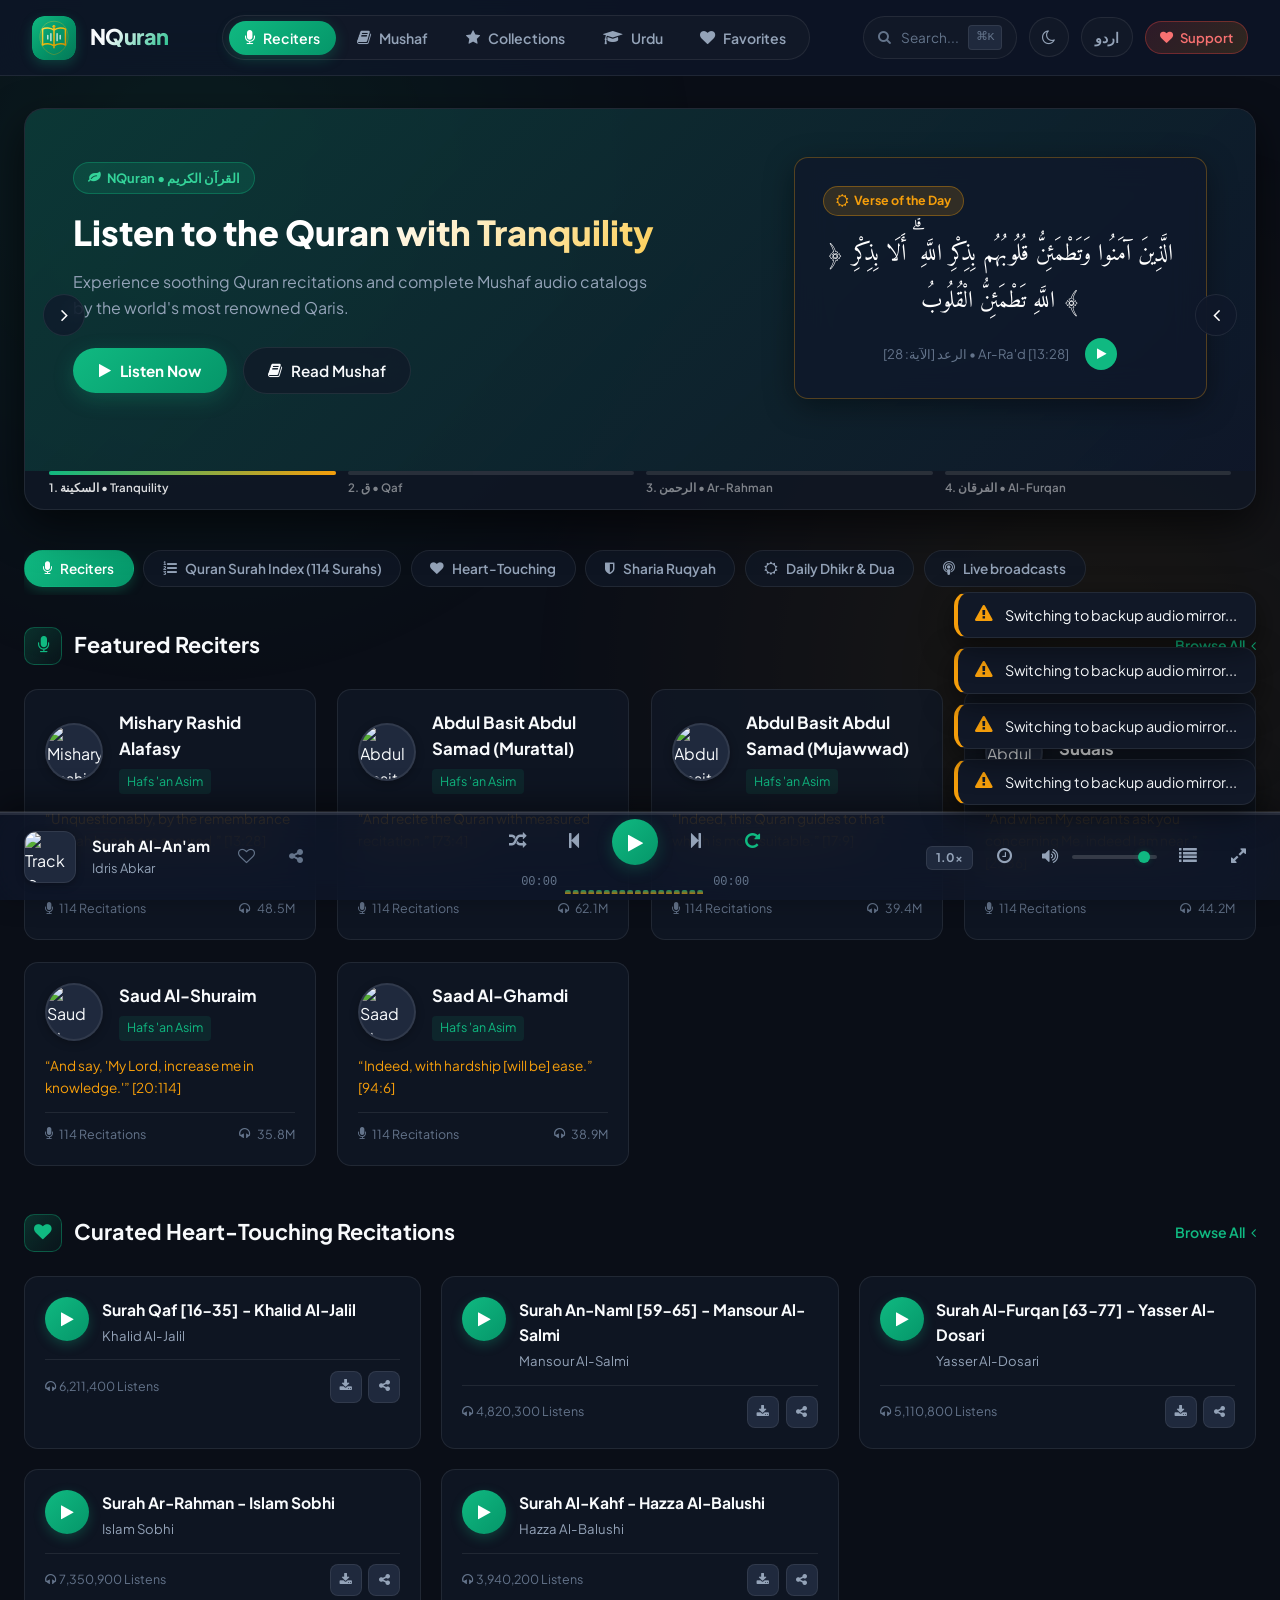
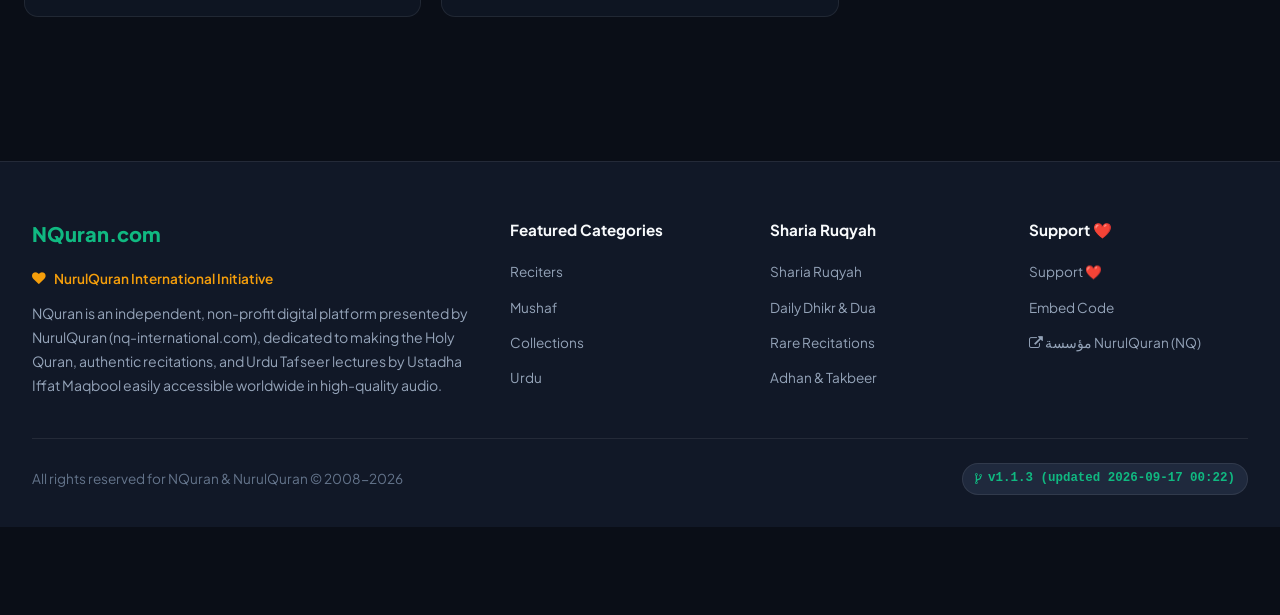
==== commit 33c315ba: "feat: Fix all 10 mistakes & implement all 10 improvements (v1.1.3)" ====
--- a/index.html
+++ b/index.html
@@ -514,6 +514,21 @@
 
       <!-- Grid for Top 10 Lectures -->
       <div class="urdu-lectures-grid" id="urduLecturesGrid"></div>
+
+      <!-- NurulQuran Academy & Courses Section -->
+      <div class="section-header" style="margin-top: 3.5rem;">
+        <div class="section-title">
+          <div class="section-title-icon"><i class="fa fa-graduation-cap"></i></div>
+          <h3 data-i18n="courses_title">معهد ودورات نور القرآن (NurulQuran Academy)</h3>
+        </div>
+        <a href="https://www.nq-international.com" target="_blank" rel="noopener" class="btn-secondary" style="font-size: 0.82rem; padding: 0.45rem 1rem; text-decoration: none; border-radius: var(--radius-full);">
+          <i class="fa fa-external-link"></i> <span>nq-international.com</span>
+        </a>
+      </div>
+      <p style="color:var(--text-secondary); font-size:0.92rem; line-height:1.7; margin-bottom:1.5rem;" data-i18n="courses_subtitle">
+        استكشف برامج ودورات تعليم القرآن الكريم والتجويد وفهم اللغة العربية والدبلومات المعتمدة من مؤسسة نور القرآن الدولية.
+      </p>
+      <div class="courses-grid" id="coursesGridContainer"></div>
     </section>
 
     <!-- =========================================================================
@@ -641,6 +656,11 @@
           <input type="range" class="volume-slider" id="playerVolumeSlider" min="0" max="1" step="0.02" value="0.9">
         </div>
 
+        <!-- Queue / Up Next Button -->
+        <button class="control-btn" id="playerQueueBtn" title="قائمة التشغيل / Up Next">
+          <i class="fa fa-list"></i>
+        </button>
+
         <!-- Fullscreen Button -->
         <button class="control-btn" id="playerFullscreenBtn" title="عرض ملء الشاشة">
           <i class="fa fa-expand"></i>
@@ -649,6 +669,18 @@
 
     </div>
   </footer>
+
+  <!-- Up Next Queue Drawer -->
+  <div class="queue-drawer" id="queueDrawer">
+    <div class="queue-header">
+      <h4><i class="fa fa-list" style="color:var(--accent-emerald);"></i> <span data-i18n="queue_title">اگلی تلاوتیں (قطار)</span></h4>
+      <div class="queue-actions">
+        <button class="btn-icon-sm" id="btnClearQueue" title="Clear Queue"><i class="fa fa-trash-o"></i></button>
+        <button class="btn-icon-sm" onclick="window.tvquranPlayer.toggleQueueDrawer()"><i class="fa fa-times"></i></button>
+      </div>
+    </div>
+    <div class="queue-items-list" id="queueItemsList"></div>
+  </div>
 
   <!-- =========================================================================
        FULLSCREEN IMMERSIVE AUDIO VIEW
@@ -749,7 +781,7 @@
       <!-- Version Indicator (Mandatory System Rule) -->
       <div class="footer-version-badge">
         <i class="fa fa-code-fork"></i>
-        <span>v1.1.2 (updated 2026-09-16 07:35)</span>
+        <span>v1.1.3 (updated 2026-09-17 00:22)</span>
       </div>
     </div>
   </footer>
@@ -871,7 +903,7 @@
         منصة NQuran برعاية نور القرآن (NurulQuran) غير ربحية وتوفر خدماتها مجاناً لملايين المسلمين. مساهمتك تدعم خوادم البث وتطوير المنصة ليبقى القرآن الكريم ويُتلى ويُستمع إليه على مدار الساعة.
       </p>
       <div style="display: flex; gap: 1rem; justify-content: center;">
-        <button class="btn-primary" onclick="alert('جزاكم الله خيراً وكتب أجركم!'); document.getElementById('supportModal').close();">
+        <button class="btn-primary" onclick="window.tvquranApp.showToast('جزاكم الله خيراً وكتب أجركم!', 'favorite'); document.getElementById('supportModal').close();">
           <i class="fa fa-credit-card"></i> المساهمة الآن
         </button>
         <button class="btn-secondary" onclick="window.tvquranApp.openShareModal({title_ar:'NQuran.com'}); document.getElementById('supportModal').close();">
@@ -880,6 +912,9 @@
       </div>
     </div>
   </dialog>
+
+  <!-- Toast Notification Floating Container -->
+  <div id="toast-container" class="toast-container" aria-live="polite"></div>
 
   <!-- JavaScript Scripts -->
   <script src="js/data.js"></script>
--- a/css/style.css
+++ b/css/style.css
@@ -1662,3 +1662,350 @@
   font-family: monospace;
   font-weight: 600;
 }
+
+/* =========================================================================
+   TOAST NOTIFICATION SYSTEM (Non-blocking alerts)
+   ========================================================================= */
+.toast-container {
+  position: fixed;
+  bottom: 95px;
+  right: 24px;
+  display: flex;
+  flex-direction: column-reverse;
+  gap: 0.6rem;
+  z-index: 99999;
+  pointer-events: none;
+  max-width: 380px;
+}
+
+body[dir="rtl"] .toast-container {
+  right: auto;
+  left: 24px;
+}
+
+.toast {
+  pointer-events: auto;
+  background: var(--bg-secondary);
+  color: var(--text-primary);
+  border: 1px solid var(--border-glass);
+  border-left: 4px solid var(--accent-emerald);
+  padding: 0.75rem 1.1rem;
+  border-radius: var(--radius-md);
+  box-shadow: 0 10px 30px rgba(0, 0, 0, 0.5);
+  display: flex;
+  align-items: center;
+  gap: 0.75rem;
+  font-size: 0.9rem;
+  opacity: 0;
+  transform: translateY(12px) scale(0.96);
+  transition: opacity 0.25s ease, transform 0.25s ease;
+  backdrop-filter: blur(16px);
+  -webkit-backdrop-filter: blur(16px);
+}
+
+body[dir="rtl"] .toast {
+  border-left: 1px solid var(--border-glass);
+  border-right: 4px solid var(--accent-emerald);
+}
+
+.toast.toast-favorite {
+  border-left-color: #ef4444;
+}
+body[dir="rtl"] .toast.toast-favorite {
+  border-right-color: #ef4444;
+}
+
+.toast.toast-warning {
+  border-left-color: var(--accent-gold);
+}
+body[dir="rtl"] .toast.toast-warning {
+  border-right-color: var(--accent-gold);
+}
+
+.toast.show {
+  opacity: 1;
+  transform: translateY(0) scale(1);
+}
+
+.toast-icon {
+  font-size: 1.1rem;
+  color: var(--accent-emerald);
+  flex-shrink: 0;
+}
+.toast-favorite .toast-icon {
+  color: #ef4444;
+}
+.toast-warning .toast-icon {
+  color: var(--accent-gold);
+}
+
+.toast-content {
+  flex: 1;
+  line-height: 1.4;
+}
+
+.toast-action-btn {
+  background: rgba(255, 255, 255, 0.1);
+  border: none;
+  color: var(--text-primary);
+  padding: 0.25rem 0.6rem;
+  border-radius: var(--radius-sm);
+  font-size: 0.8rem;
+  cursor: pointer;
+  margin-inline-start: 0.5rem;
+  transition: background var(--transition-fast);
+}
+.toast-action-btn:hover {
+  background: var(--accent-emerald);
+  color: #000;
+}
+
+/* =========================================================================
+   QUEUE DRAWER ("Up Next" Playlist Panel)
+   ========================================================================= */
+.queue-drawer {
+  position: fixed;
+  bottom: 84px;
+  right: 24px;
+  width: 360px;
+  max-height: 480px;
+  background: var(--bg-card);
+  border: 1px solid var(--border-glass);
+  border-radius: var(--radius-lg);
+  box-shadow: 0 16px 40px rgba(0, 0, 0, 0.6);
+  z-index: 1000;
+  display: flex;
+  flex-direction: column;
+  backdrop-filter: blur(20px);
+  -webkit-backdrop-filter: blur(20px);
+  opacity: 0;
+  transform: translateY(16px) scale(0.98);
+  pointer-events: none;
+  transition: opacity 0.25s ease, transform 0.25s ease;
+}
+
+body[dir="rtl"] .queue-drawer {
+  right: auto;
+  left: 24px;
+}
+
+.queue-drawer.active {
+  opacity: 1;
+  transform: translateY(0) scale(1);
+  pointer-events: auto;
+}
+
+.queue-header {
+  display: flex;
+  align-items: center;
+  justify-content: space-between;
+  padding: 1rem 1.25rem;
+  border-bottom: 1px solid var(--border-glass);
+}
+
+.queue-header h4 {
+  font-size: 0.95rem;
+  font-weight: 700;
+  display: flex;
+  align-items: center;
+  gap: 0.5rem;
+}
+
+.queue-actions {
+  display: flex;
+  align-items: center;
+  gap: 0.5rem;
+}
+
+.queue-items-list {
+  flex: 1;
+  overflow-y: auto;
+  padding: 0.5rem;
+  display: flex;
+  flex-direction: column;
+  gap: 0.35rem;
+  max-height: 380px;
+}
+
+.queue-item {
+  display: flex;
+  align-items: center;
+  gap: 0.75rem;
+  padding: 0.6rem 0.8rem;
+  border-radius: var(--radius-md);
+  background: transparent;
+  transition: background var(--transition-fast);
+  cursor: pointer;
+}
+
+.queue-item:hover {
+  background: rgba(255, 255, 255, 0.05);
+}
+
+.queue-item.current {
+  background: rgba(16, 185, 129, 0.12);
+  border: 1px solid rgba(16, 185, 129, 0.25);
+}
+
+.queue-item-thumb {
+  width: 38px;
+  height: 38px;
+  border-radius: var(--radius-sm);
+  object-fit: cover;
+  flex-shrink: 0;
+}
+
+.queue-item-meta {
+  flex: 1;
+  min-width: 0;
+}
+
+.queue-item-title {
+  font-size: 0.88rem;
+  font-weight: 600;
+  color: var(--text-primary);
+  white-space: nowrap;
+  overflow: hidden;
+  text-overflow: ellipsis;
+}
+
+.queue-item-subtitle {
+  font-size: 0.78rem;
+  color: var(--text-muted);
+  white-space: nowrap;
+  overflow: hidden;
+  text-overflow: ellipsis;
+}
+
+.queue-item-remove {
+  background: none;
+  border: none;
+  color: var(--text-muted);
+  cursor: pointer;
+  padding: 0.3rem;
+  border-radius: 50%;
+  transition: color var(--transition-fast);
+}
+
+.queue-item-remove:hover {
+  color: #ef4444;
+}
+
+/* =========================================================================
+   NURULQURAN ACADEMY & COURSES CARDS
+   ========================================================================= */
+.courses-grid {
+  display: grid;
+  grid-template-columns: repeat(auto-fill, minmax(280px, 1fr));
+  gap: 1.25rem;
+  margin-top: 1.25rem;
+}
+
+.course-card {
+  background: var(--bg-card);
+  border: 1px solid var(--border-glass);
+  border-radius: var(--radius-lg);
+  padding: 1.5rem;
+  display: flex;
+  flex-direction: column;
+  justify-content: space-between;
+  transition: transform var(--transition-base), box-shadow var(--transition-base), border-color var(--transition-base);
+  position: relative;
+  overflow: hidden;
+}
+
+.course-card::before {
+  content: '';
+  position: absolute;
+  top: 0;
+  left: 0;
+  right: 0;
+  height: 4px;
+  background: linear-gradient(90deg, var(--accent-emerald), var(--accent-gold));
+  opacity: 0;
+  transition: opacity var(--transition-base);
+}
+
+.course-card:hover {
+  transform: translateY(-4px);
+  border-color: rgba(16, 185, 129, 0.4);
+  box-shadow: 0 12px 30px rgba(0, 0, 0, 0.35);
+}
+
+.course-card:hover::before {
+  opacity: 1;
+}
+
+.course-icon-badge {
+  width: 48px;
+  height: 48px;
+  border-radius: var(--radius-md);
+  background: rgba(16, 185, 129, 0.12);
+  color: var(--accent-emerald);
+  display: inline-flex;
+  align-items: center;
+  justify-content: center;
+  font-size: 1.4rem;
+  margin-bottom: 1.25rem;
+}
+
+.course-card h4 {
+  font-size: 1.15rem;
+  font-weight: 700;
+  margin-bottom: 0.5rem;
+  color: var(--text-primary);
+}
+
+.course-card p {
+  font-size: 0.88rem;
+  color: var(--text-secondary);
+  line-height: 1.6;
+  margin-bottom: 1.25rem;
+}
+
+.course-link-btn {
+  display: inline-flex;
+  align-items: center;
+  gap: 0.5rem;
+  font-size: 0.85rem;
+  font-weight: 600;
+  color: var(--accent-emerald);
+  text-decoration: none;
+  padding: 0.5rem 0.85rem;
+  border-radius: var(--radius-full);
+  background: rgba(16, 185, 129, 0.08);
+  border: 1px solid rgba(16, 185, 129, 0.2);
+  width: fit-content;
+  transition: background var(--transition-fast), color var(--transition-fast);
+}
+
+.course-link-btn:hover {
+  background: var(--accent-emerald);
+  color: #000;
+}
+
+/* =========================================================================
+   SYNCHRONIZED MUSHAF GLOW & SKELETON LOADING
+   ========================================================================= */
+.verse-block.active-playing {
+  border-color: var(--accent-emerald) !important;
+  background: rgba(16, 185, 129, 0.06) !important;
+  box-shadow: 0 0 20px rgba(16, 185, 129, 0.25) !important;
+  transform: scale(1.01);
+  transition: border-color 0.3s, background 0.3s, box-shadow 0.3s, transform 0.2s;
+}
+
+.verse-skeleton {
+  background: linear-gradient(90deg, rgba(255,255,255,0.03) 25%, rgba(255,255,255,0.08) 50%, rgba(255,255,255,0.03) 75%);
+  background-size: 200% 100%;
+  animation: skeletonShimmer 1.5s infinite;
+  border-radius: var(--radius-md);
+  padding: 2rem;
+  margin-bottom: 1rem;
+  min-height: 120px;
+}
+
+@keyframes skeletonShimmer {
+  0% { background-position: 200% 0; }
+  100% { background-position: -200% 0; }
+}
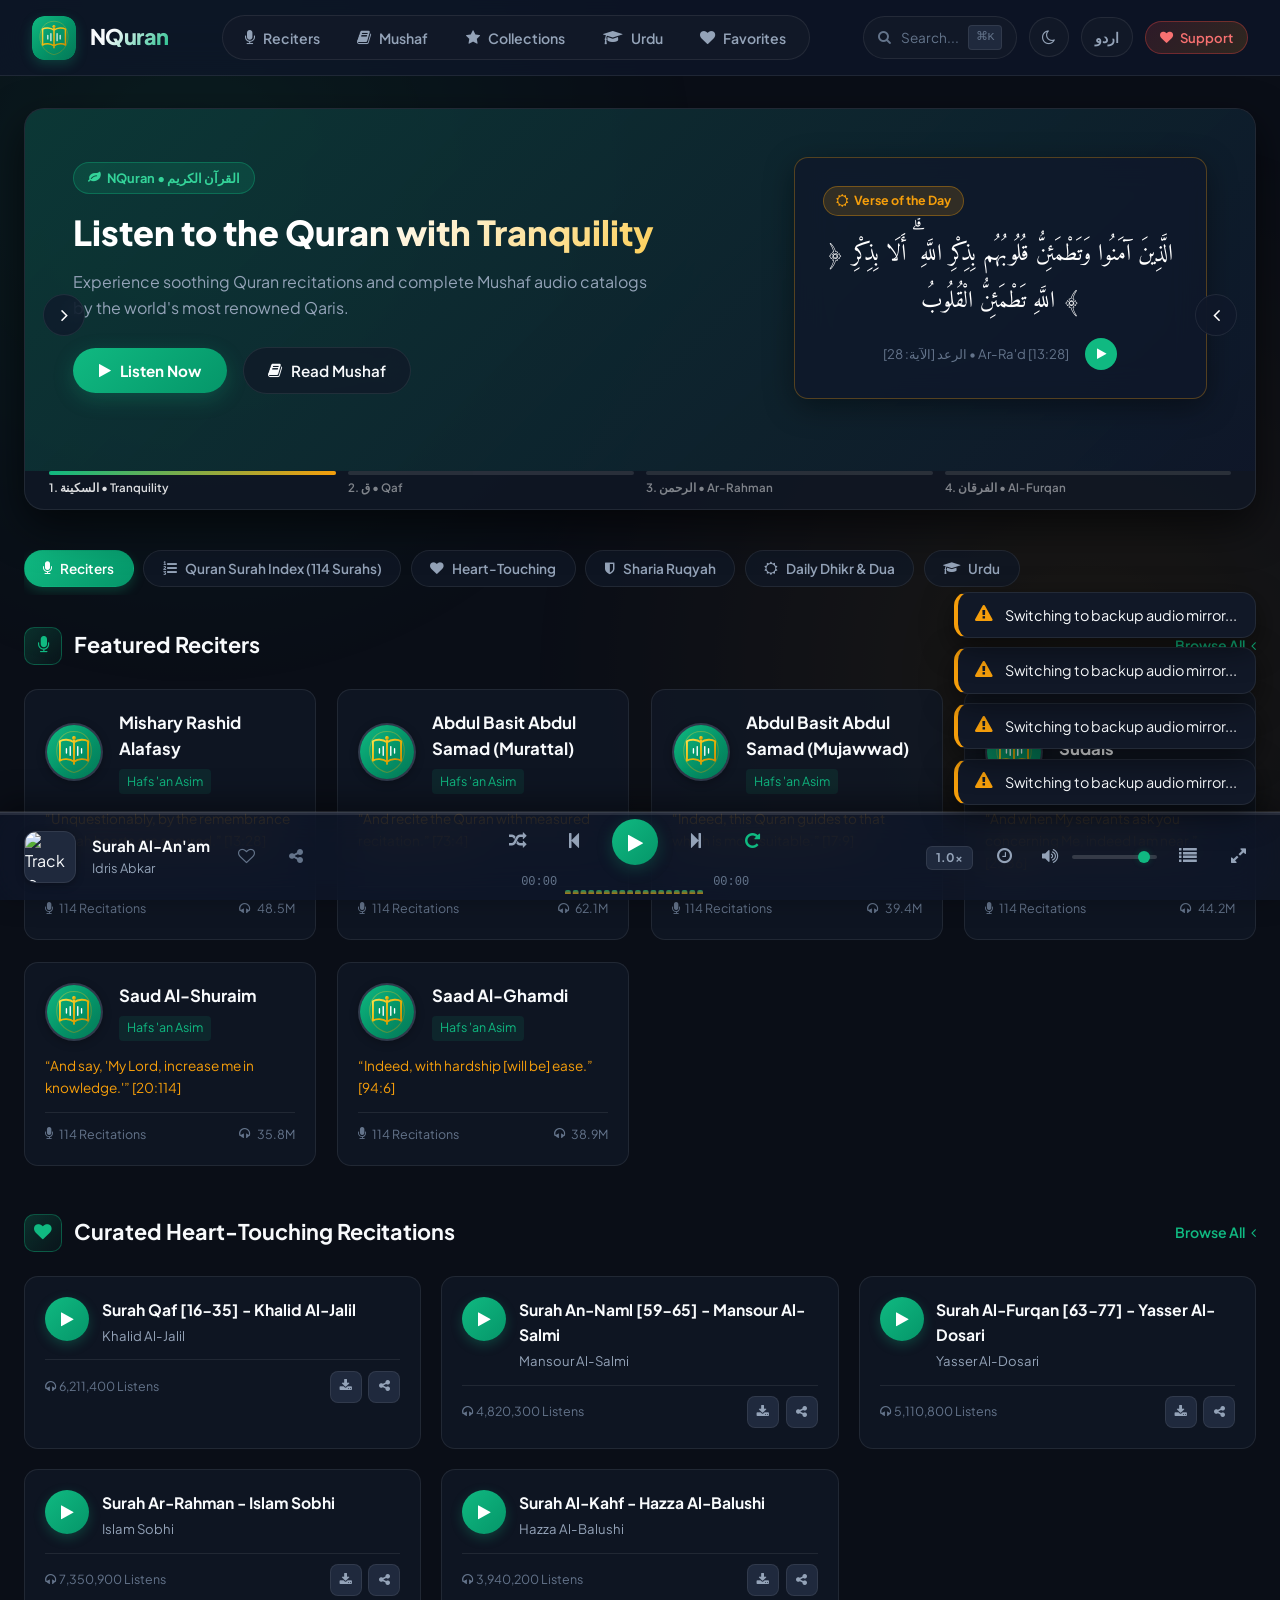
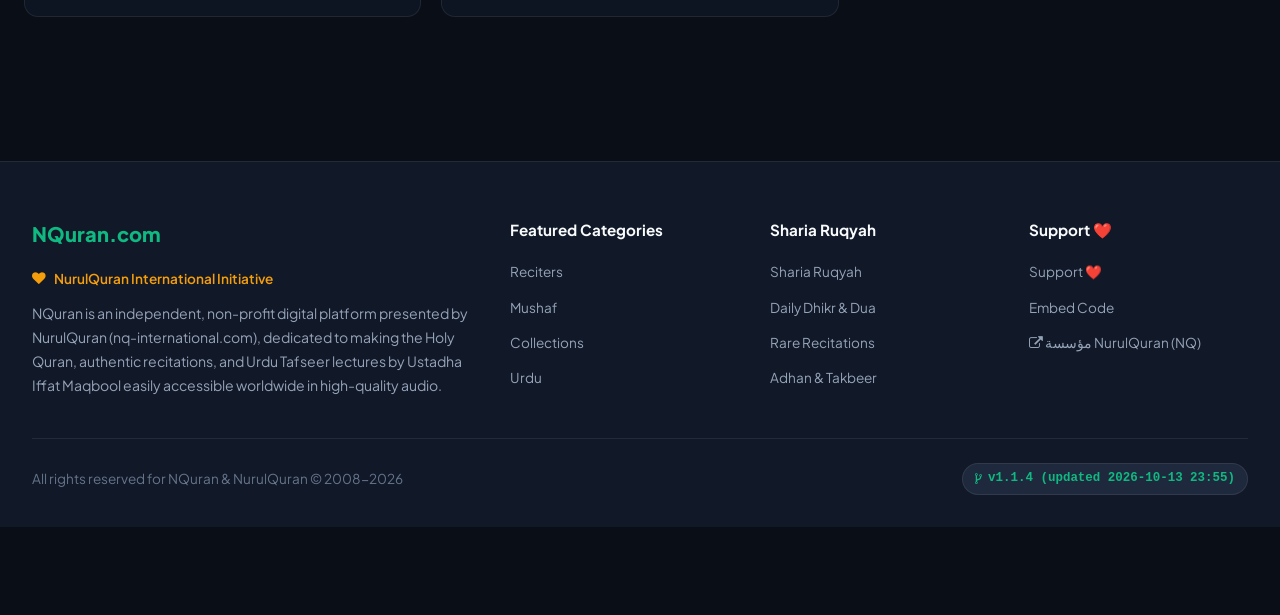
==== commit 2a0075b9: "fix: Resolve common mistakes, add safe storage & OpenGraph tags (v1.1.4)" ====
--- a/index.html
+++ b/index.html
@@ -10,6 +10,16 @@
   <link rel="manifest" href="manifest.json">
   <meta name="theme-color" content="#059669">
 
+  <!-- Social Media & Open Graph Meta Tags -->
+  <meta property="og:type" content="website">
+  <meta property="og:title" content="NQuran | High-Quality Quran Recitations & Urdu Tafseer">
+  <meta property="og:description" content="Listen to and download high-quality Holy Quran recitations and Urdu Tafseer lectures by Ustadha Iffat Maqbool (NurulQuran).">
+  <meta property="og:url" content="https://tvquran.pages.dev">
+  <meta property="og:image" content="https://tvquran.pages.dev/favicon.svg">
+  <meta name="twitter:card" content="summary">
+  <meta name="twitter:title" content="NQuran | Holy Quran & NurulQuran Lectures">
+  <meta name="twitter:description" content="Listen to world-renowned recitations and Urdu Tafseer lectures by Ustadha Iffat Maqbool.">
+
   <!-- Google Fonts: Arabic & Latin Modern Typography -->
   <link rel="preconnect" href="https://fonts.googleapis.com">
   <link rel="preconnect" href="https://fonts.gstatic.com" crossorigin>
@@ -40,7 +50,7 @@
 
     <!-- Main Navigation Tabs -->
     <nav class="header-nav">
-      <button class="nav-tab-btn active" data-view-target="reciters">
+      <button class="nav-tab-btn" data-view-target="reciters">
         <i class="fa fa-microphone"></i> <span data-i18n="nav_reciters">القراء</span>
       </button>
       <button class="nav-tab-btn" data-view-target="surahs">
@@ -299,8 +309,8 @@
         <button class="pill-btn" onclick="window.tvquranApp.switchView('collections'); window.tvquranApp.renderCollectionsGrid('dhikr');">
           <i class="fa fa-sun-o"></i> <span data-i18n="cat_dhikr">الأذكار اليومية</span>
         </button>
-        <button class="pill-btn" onclick="window.tvquranApp.switchView('live')">
-          <i class="fa fa-podcast"></i> <span data-i18n="nav_live">البث المباشر</span>
+        <button class="pill-btn" onclick="window.tvquranApp.switchView('urdu')">
+          <i class="fa fa-graduation-cap"></i> <span data-i18n="nav_urdu">أردو</span>
         </button>
       </div>
 
@@ -781,7 +791,7 @@
       <!-- Version Indicator (Mandatory System Rule) -->
       <div class="footer-version-badge">
         <i class="fa fa-code-fork"></i>
-        <span>v1.1.3 (updated 2026-09-17 00:22)</span>
+        <span>v1.1.4 (updated 2026-10-13 23:55)</span>
       </div>
     </div>
   </footer>
